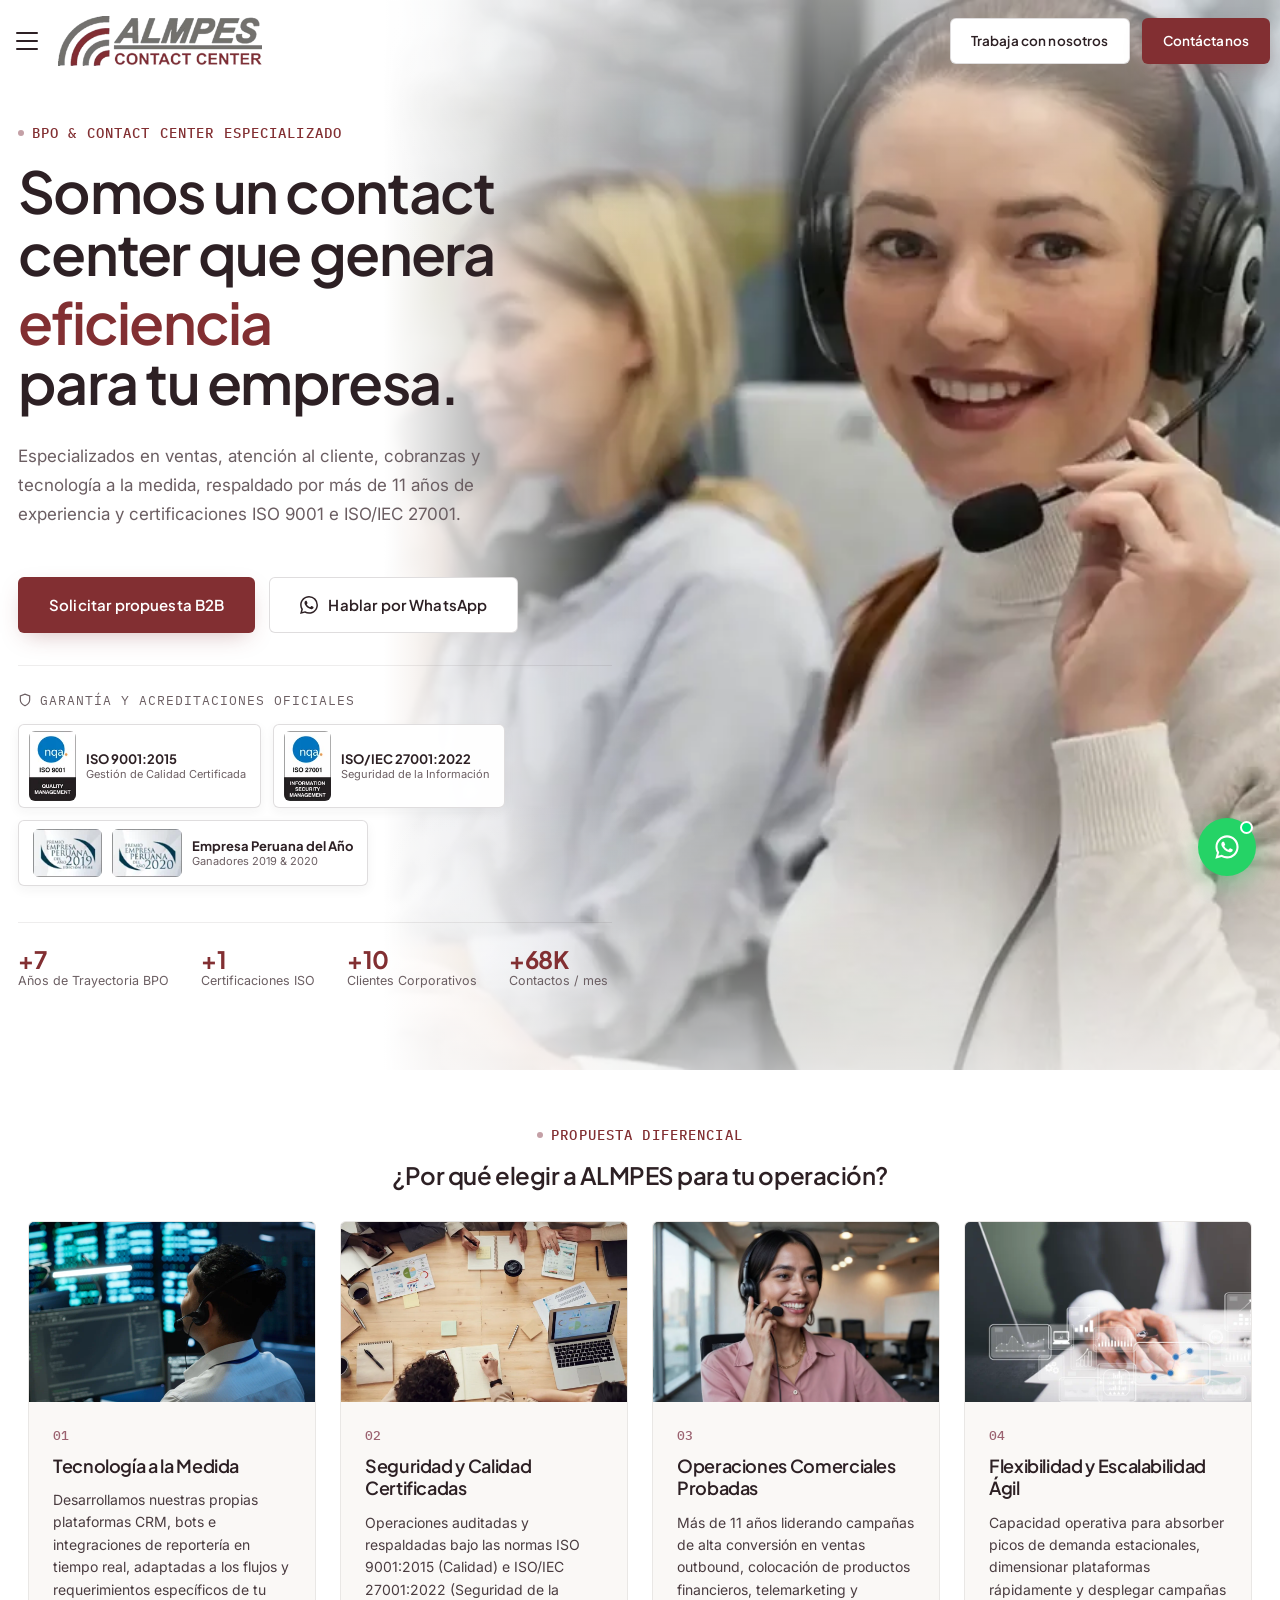
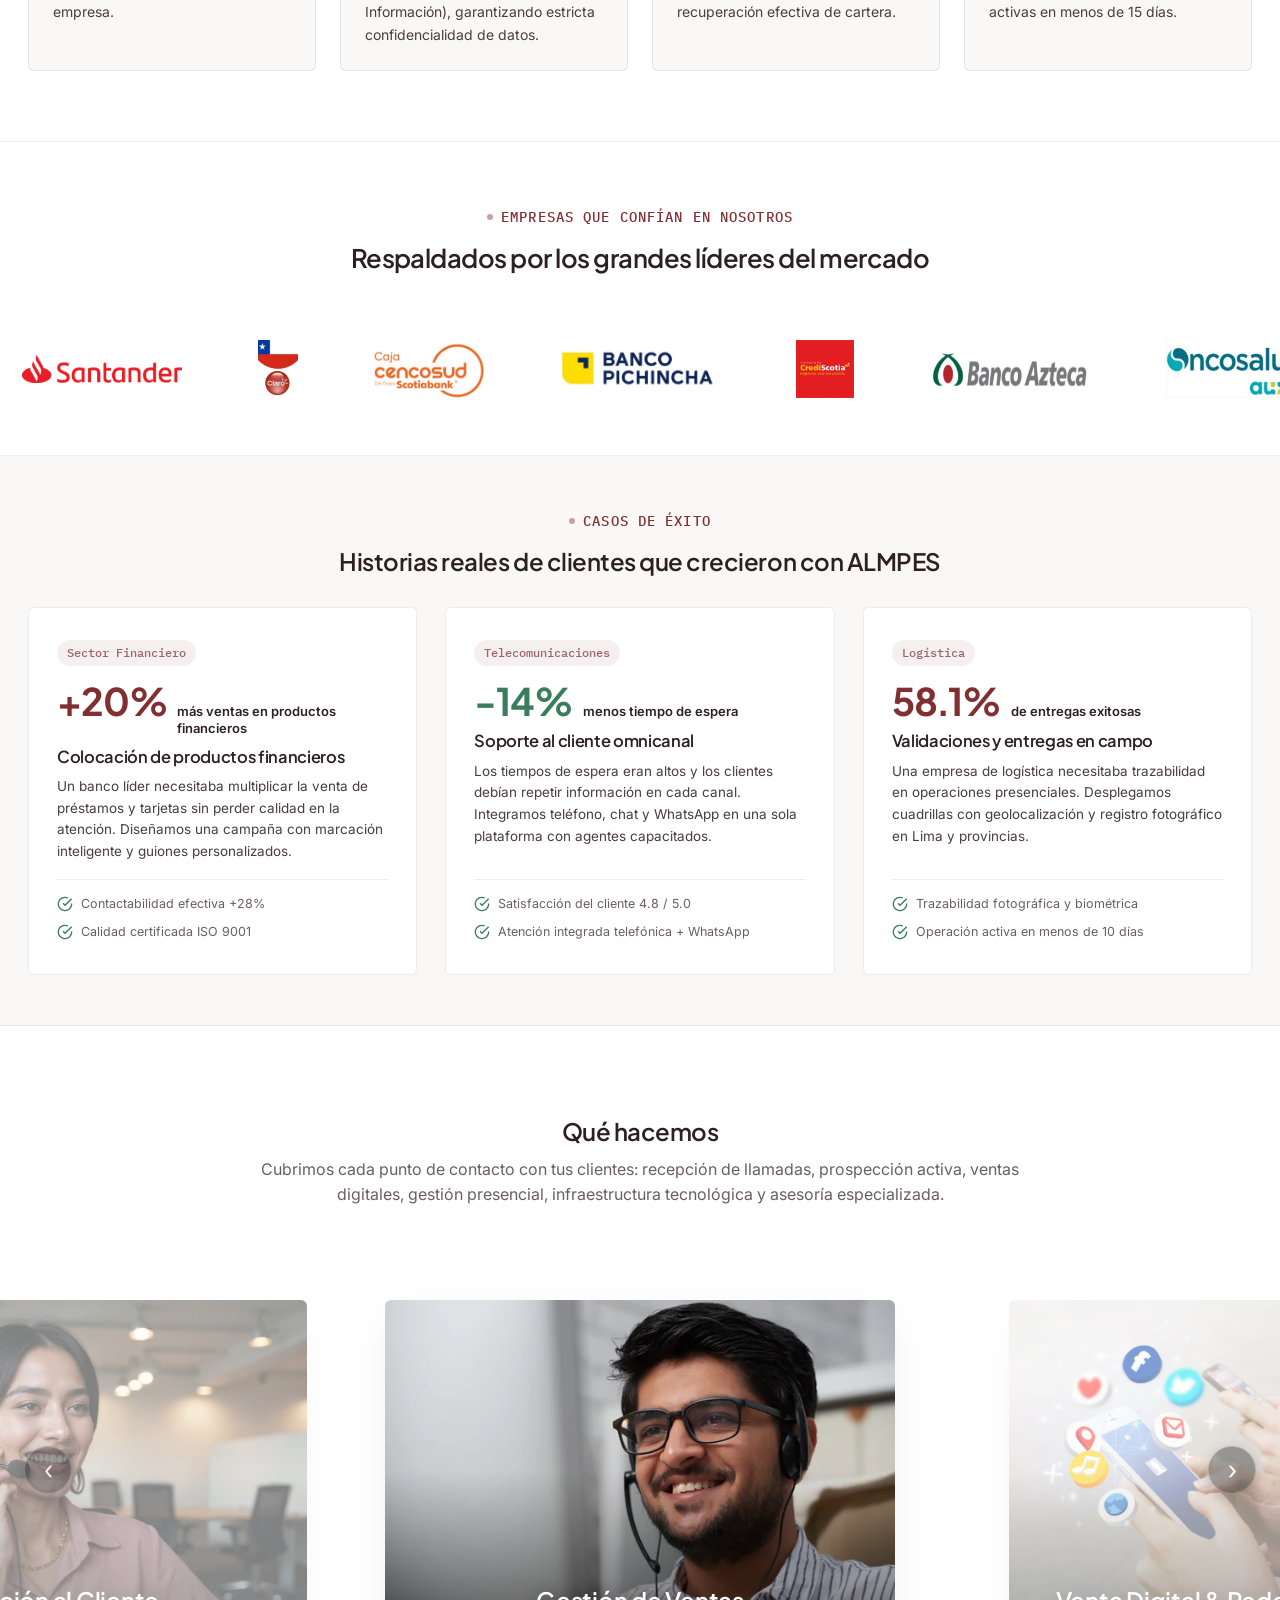
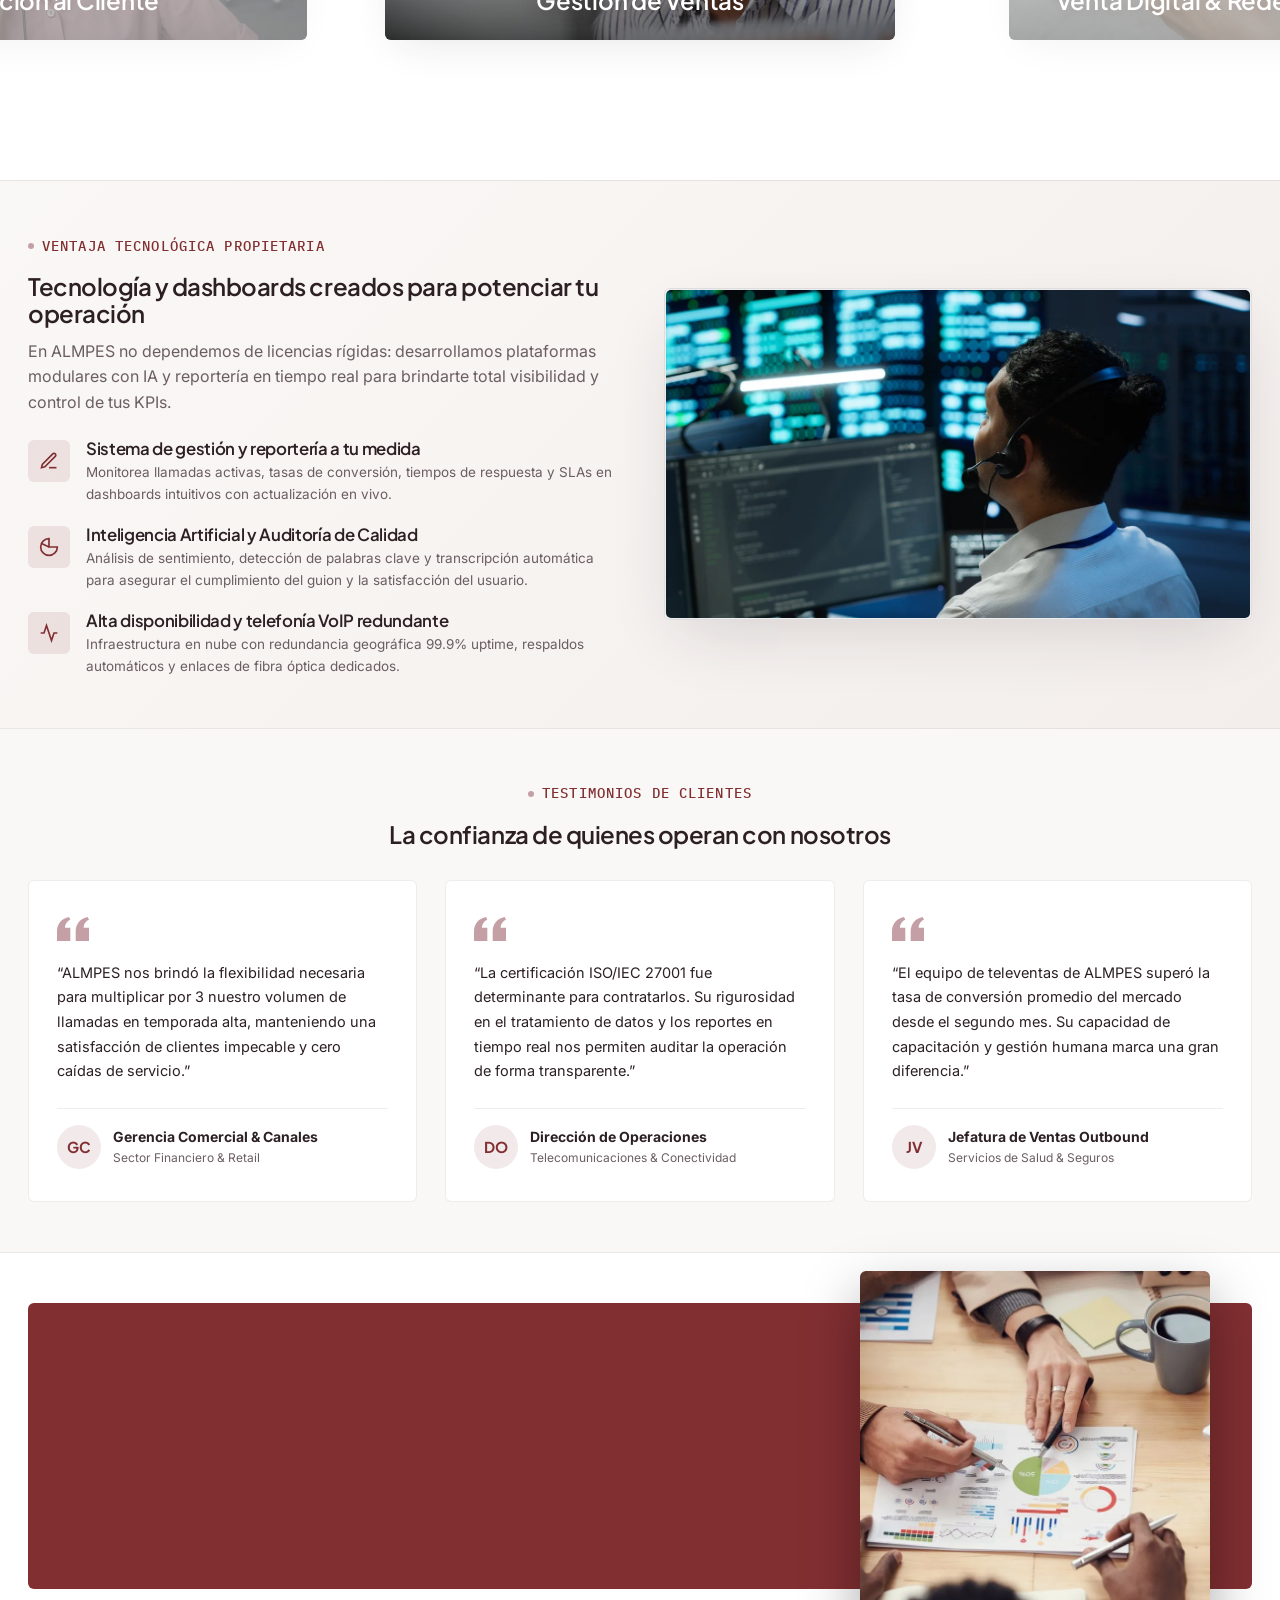
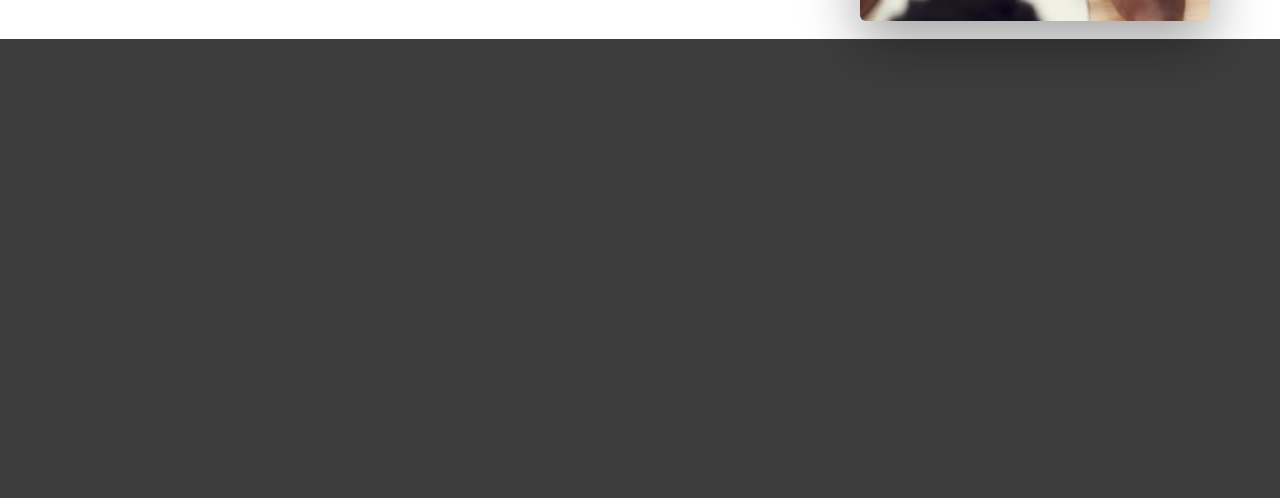
==== index.html @ 541c2ff1 "latin" ====
<!DOCTYPE html>
<html lang="es">
<head>
<meta charset="UTF-8">
<meta name="viewport" content="width=device-width, initial-scale=1.0">
<title>ALMPES Contact Center — BPO y Call Center en Lima, Perú</title>
<meta name="description" content="ALMPES Contact Center: servicios de atención inbound, outbound, consultoría especializada y hosting dedicado para tu operación de call center en Lima, Perú.">
<link rel="icon" href="assets/favicon.ico">
<link rel="stylesheet" href="css/styles.css">
<link rel="preconnect" href="https://fonts.googleapis.com">
<link rel="preconnect" href="https://fonts.gstatic.com" crossorigin>
<link href="https://fonts.googleapis.com/css2?family=Plus+Jakarta+Sans:ital,wght@0,400;0,500;0,600;0,700;1,400&family=Inter:wght@400;500;600;700&family=IBM+Plex+Mono:wght@400;500&display=swap" rel="stylesheet" media="print">
<noscript><link href="https://fonts.googleapis.com/css2?family=Plus+Jakarta+Sans:ital,wght@0,400;0,500;0,600;0,700;1,400&family=Inter:wght@400;500;600;700&family=IBM+Plex+Mono:wght@400;500&display=swap" rel="stylesheet"></noscript>
<meta property="og:type" content="website">
<meta property="og:site_name" content="ALMPES Contact Center">
<meta property="og:locale" content="es_PE">
<meta property="og:image" content="https://www.almpes.com/assets/og-social.webp">
<meta property="og:title" content="ALMPES Contact Center — BPO y Call Center en Lima, Perú">
<meta property="og:description" content="ALMPES Contact Center: servicios de atención inbound, outbound, consultoría especializada y hosting dedicado para tu operación de call center en Lima, Perú.">
<meta property="og:url" content="https://www.almpes.com/">
<meta property="og:image:width" content="1200">
<meta property="og:image:height" content="630">
<meta name="twitter:card" content="summary_large_image">
<link rel="canonical" href="https://www.almpes.com/">
<script type="application/ld+json">
{
  "@context": "https://schema.org",
  "@type": "Organization",
  "name": "ALMPES Contact Center",
  "legalName": "ALMPES PERU INVESTMENTS S.A.C.",
  "url": "https://www.almpes.com",
  "logo": "https://www.almpes.com/assets/logo-almpes.webp",
  "description": "BPO y Contact Center en Lima, Perú. Servicios de atención al cliente, ventas, consultoría e infraestructura.",
  "address": {
    "@type": "PostalAddress",
    "streetAddress": "Calle Bolívar 472",
    "addressLocality": "Miraflores",
    "addressRegion": "Lima",
    "postalCode": "15074",
    "addressCountry": "PE"
  },
  "telephone": "+51-1-748-1008",
  "email": "contactos@almpes.com",
  "sameAs": [
    "https://www.linkedin.com/company/almpes-contact-center/",
    "https://www.instagram.com/almpesperu/",
    "https://www.tiktok.com/@almpescontactcenter"
  ]
}
</script>
</head>
<body>

<header class="site-header" data-od-id="site-header">
  <div class="container nav-wrap">
    <button class="nav-toggle" aria-label="Abrir menú" aria-expanded="false" aria-controls="nav-drawer"><span></span><span></span><span></span></button>
    <a href="index.html" class="brand">
      <img src="assets/logo-almpes.webp" alt="ALMPES Contact Center" width="346" height="85" loading="eager" decoding="async">
    </a>
    <div class="header-actions">
      <a href="trabaja.html" class="btn btn--ghost btn--sm">Trabaja con nosotros</a>
      <a href="contacto.html" class="btn btn--accent btn--sm">Contáctanos</a>
    </div>
  </div>
</header>

<div class="nav-drawer" id="nav-drawer" aria-hidden="true" inert>
  <div class="nav-drawer-head">
    <a href="index.html" class="brand">
      <img src="assets/logo-almpes-white.webp" alt="ALMPES Contact Center" width="346" height="85" loading="eager" decoding="async">
    </a>
    <button class="nav-close" aria-label="Cerrar menú">
      <svg aria-hidden="true" focusable="false" width="24" height="24" viewBox="0 0 24 24" fill="none" stroke="currentColor" stroke-width="2" stroke-linecap="round" stroke-linejoin="round"><line x1="18" y1="6" x2="6" y2="18"/><line x1="6" y1="6" x2="18" y2="18"/></svg>
    </button>
  </div>
  <nav class="nav-main" aria-label="Menú principal">
    <ul>
      <li><a href="index.html" class="active">Inicio</a></li>
      <li class="has-sub">
        <a href="#" role="button">¿Por qué ALMPES?<span class="sub-arrow"></span></a>
        <ul class="sub-menu">
          <li><a href="nosotros.html">Nosotros</a></li>
          <li><a href="politica-sistema-integrado-gestion.html">Política del Sistema Integrado de Gestión</a></li>
          <li><a href="politica-diversidad-inclusion.html">Política de Diversidad e Inclusión</a></li>
        </ul>
      </li>
      <li class="has-sub">
          <a href="#" role="button">Servicios<span class="sub-arrow"></span></a>
          <ul class="sub-menu">
            <li><a href="inbound.html">Atención al Cliente</a></li>
            <li><a href="outbound.html">Gestión de Ventas</a></li>
            <li><a href="venta-digital.html">Venta Digital &amp; Redes Sociales</a></li>
            <li><a href="campo.html">Gestión en Campo</a></li>
            <li><a href="consultoria.html">Asesoría Especializada</a></li>
            <li><a href="hosting.html">Infraestructura Dedicada</a></li>
            <li><a href="servicios.html">Ver todos los servicios</a></li>
          </ul>
        </li>
      <li><a href="preguntas-frecuentes.html">Preguntas Frecuentes</a></li>
    </ul>
  </nav>
  <div class="nav-drawer-foot">
    <a href="trabaja.html" class="btn btn--accent btn--full">Trabaja con nosotros</a>
    <a href="contacto.html" class="btn btn--ghost btn--full">Contáctanos</a>
    <div class="social-links">
      <a href="https://facebook.com/almpes/" target="_blank" rel="noopener" aria-label="Facebook">
        <svg aria-hidden="true" focusable="false" width="18" height="18" viewBox="0 0 24 24" fill="currentColor"><path d="M18 2h-3a5 5 0 0 0-5 5v3H7v4h3v8h4v-8h3l1-4h-4V7a1 1 0 0 1 1-1h3z"/></svg>
      </a>
      <a href="https://www.instagram.com/almpesperu/" target="_blank" rel="noopener" aria-label="Instagram">
        <svg aria-hidden="true" focusable="false" width="18" height="18" viewBox="0 0 24 24" fill="none" stroke="currentColor" stroke-width="2" stroke-linecap="round" stroke-linejoin="round"><rect x="2" y="2" width="20" height="20" rx="5"/><circle cx="12" cy="12" r="5"/><circle cx="17.5" cy="6.5" r="1.5"/></svg>
      </a>
      <a href="https://www.tiktok.com/@almpescontactcenter" target="_blank" rel="noopener" aria-label="TikTok">
        <svg aria-hidden="true" focusable="false" width="18" height="18" viewBox="0 0 24 24" fill="currentColor"><path d="M19.59 6.69a4.83 4.83 0 0 1-3.77-4.25V2h-3.45v13.67a2.89 2.89 0 0 1-2.88 2.5 2.89 2.89 0 0 1-2.89-2.89 2.89 2.89 0 0 1 2.89-2.89c.28 0 .54.04.79.1v-3.5a6.37 6.37 0 0 0-.79-.05A6.34 6.34 0 0 0 3.15 15a6.34 6.34 0 0 0 6.34 6.34 6.34 6.34 0 0 0 6.34-6.34V8.75a8.18 8.18 0 0 0 4.76 1.52V6.81a4.84 4.84 0 0 1-1-.12z"/></svg>
      </a>
      <a href="https://www.linkedin.com/company/almpes-contact-center/" target="_blank" rel="noopener" aria-label="LinkedIn">
        <svg aria-hidden="true" focusable="false" width="18" height="18" viewBox="0 0 24 24" fill="currentColor"><path d="M20.447 20.452h-3.554v-5.569c0-1.328-.027-3.037-1.852-3.037-1.853 0-2.136 1.445-2.136 2.939v5.667H9.351V9h3.414v1.561h.046c.477-.9 1.637-1.85 3.37-1.85 3.601 0 4.267 2.37 4.267 5.455v6.286zM5.337 7.433a2.062 2.062 0 0 1-2.063-2.065 2.064 2.064 0 1 1 2.063 2.065zm1.782 13.019H3.555V9h3.564v11.452zM22.225 0H1.771C.792 0 0 .774 0 1.729v20.542C0 23.227.792 24 1.771 24h20.451C23.2 24 24 23.227 24 22.271V1.729C24 .774 23.2 0 22.222 0h.003z"/></svg>
      </a>
    </div>
  </div>
</div>
<div class="nav-overlay"></div>

<main>

<!-- Hero Section Directo y de Alto Impacto -->
<section class="hero" data-od-id="hero">
  <div class="hero-bg">
    <video class="hero-video" autoplay muted loop playsinline preload="metadata" aria-hidden="true" poster="assets/img/hero-poster.webp">
      <source src="assets/hero_new.mp4" type="video/mp4">
    </video>
    <div class="hero-bg-overlay">
      <span class="hero-bg-sub">BPO · Contact Center</span>
      <strong class="hero-bg-title">+11 años impulsando operaciones B2B</strong>
    </div>
  </div>
  <div class="container hero-grid">
    <div>
      <div class="hero-text-stack">
        <div class="hero-text-slide">
          <span class="eyebrow">BPO &amp; Contact Center Especializado</span>
          <h1>Somos un contact center que genera <span class="hero-rotate"><span class="hero-rotate-word hero-rotate-word--active">resultados</span><span class="hero-rotate-word">eficiencia</span><span class="hero-rotate-word">rentabilidad</span><span class="hero-rotate-word">crecimiento</span></span> <span class="hero-rotate-cta">para tu empresa.</span></h1>
          <p class="hero-lead">Especializados en ventas, atención al cliente, cobranzas y tecnología a la medida, respaldado por más de 11 años de experiencia y certificaciones ISO 9001 e ISO/IEC 27001.</p>
        </div>
      </div>
      <div class="hero-ctas">
        <a href="contacto.html" class="btn btn--accent">Solicitar propuesta B2B</a>
        <a href="https://wa.me/51957250995?text=Hola%20ALMPES%2C%20quisiera%20solicitar%20una%20propuesta%20comercial%20para%20mi%20empresa." class="btn btn--ghost" target="_blank" rel="noopener"><svg aria-hidden="true" focusable="false" width="18" height="18" viewBox="0 0 24 24" fill="currentColor"><path d="M17.472 14.382c-.297-.149-1.758-.867-2.03-.967-.273-.099-.471-.148-.67.15-.197.297-.767.966-.94 1.164-.173.199-.347.223-.644.075-.297-.15-1.255-.463-2.39-1.475-.883-.788-1.48-1.761-1.653-2.059-.173-.297-.018-.458.13-.606.134-.133.298-.347.446-.52.149-.174.198-.298.298-.497.099-.198.05-.371-.025-.52-.075-.149-.669-1.612-.916-2.207-.242-.579-.487-.5-.669-.51-.173-.008-.371-.01-.57-.01-.198 0-.52.074-.792.372-.272.297-1.04 1.016-1.04 2.479 0 1.462 1.065 2.875 1.213 3.074.149.198 2.096 3.2 5.077 4.487.709.306 1.262.489 1.694.625.712.227 1.36.195 1.871.118.571-.085 1.758-.719 2.006-1.413.248-.694.248-1.289.173-1.413-.074-.124-.272-.198-.57-.347m-5.421 7.403h-.004a9.87 9.87 0 01-5.031-1.378l-.361-.214-3.741.982.998-3.648-.235-.374a9.86 9.86 0 01-1.51-5.26c.001-5.45 4.436-9.884 9.888-9.884 2.64 0 5.122 1.03 6.988 2.898a9.825 9.825 0 012.893 6.994c-.003 5.45-4.437 9.884-9.885 9.884m8.413-18.297A11.815 11.815 0 0012.05 0C5.495 0 .16 5.335.157 11.892c0 2.096.547 4.142 1.588 5.945L.057 24l6.305-1.654a11.882 11.882 0 005.683 1.448h.005c6.554 0 11.89-5.335 11.893-11.893a11.821 11.821 0 00-3.48-8.413z"/></svg>Hablar por WhatsApp</a>
      </div>

      <!-- Badges de Certificación Oficiales -->
      <div class="hero-badges-wrap">
        <div class="hero-badges-title">
          <svg aria-hidden="true" focusable="false" width="14" height="14" viewBox="0 0 24 24" fill="none" stroke="currentColor" stroke-width="2"><path d="M12 22s8-4 8-10V5l-8-3-8 3v7c0 6 8 10 8 10z"/></svg>
          Garantía y Acreditaciones Oficiales
        </div>
        <div class="hero-badges-grid">
          <div class="hero-badge-item hero-badge-item--seal">
            <img src="assets/NQA_ISO9001.webp" alt="ISO 9001:2015" class="hero-badge-seal" width="85" height="127" loading="eager" decoding="async">
            <div class="hero-badge-text">
              <b>ISO 9001:2015</b>
              <span>Gestión de Calidad Certificada</span>
            </div>
          </div>
          <div class="hero-badge-item hero-badge-item--seal">
            <img src="assets/NQA_ISO27001_CMYK.webp" alt="ISO/IEC 27001:2022" class="hero-badge-seal" width="85" height="127" loading="eager" decoding="async">
            <div class="hero-badge-text">
              <b>ISO/IEC 27001:2022</b>
              <span>Seguridad de la Información</span>
            </div>
          </div>
          <div class="hero-badge-item">
            <img src="assets/premio2019.webp" alt="Premio Empresa Peruana 2019" class="hero-badge-award" width="97" height="67" loading="eager" decoding="async">
            <img src="assets/premio2020.webp" alt="Premio Empresa Peruana 2020" class="hero-badge-award" width="97" height="67" loading="eager" decoding="async">
            <div class="hero-badge-text">
              <b>Empresa Peruana del Año</b>
              <span>Ganadores 2019 &amp; 2020</span>
            </div>
          </div>
        </div>
      </div>

      <!-- Métricas de Alto Impacto Inmediatas -->
      <div class="hero-stats-row">
        <div class="hero-stat">
          <span class="counter-value" data-target="11" data-prefix="+">+11</span>
          <span class="hero-stat-label">Años de Trayectoria BPO</span>
        </div>
        <div class="hero-stat">
          <span class="counter-value" data-target="2" data-prefix="+">+2</span>
          <span class="hero-stat-label">Certificaciones ISO</span>
        </div>
        <div class="hero-stat">
          <span class="counter-value" data-target="15" data-prefix="+">+15</span>
          <span class="hero-stat-label">Clientes Corporativos</span>
        </div>
        <div class="hero-stat">
          <span class="counter-value" data-target="100" data-prefix="+" data-suffix="K">+100K</span>
          <span class="hero-stat-label">Contactos / mes</span>
        </div>
      </div>
    </div>
  </div>
</section>

<!-- 4 Pilares Estratégicos Diferenciales -->
<section class="section why-section" data-od-id="why-almpes">
  <div class="container">
    <div class="section-head center">
      <span class="eyebrow reveal reveal-left">Propuesta Diferencial</span>
      <h2 class="reveal reveal-delay-1 reveal-left">¿Por qué elegir a ALMPES para tu operación?</h2>
    </div>

    <div class="why-grid">
      <div class="why-card reveal reveal-delay-1">
        <div class="why-card-img">
          <img src="assets/img/colleagues-working-together-call-center-office.webp" alt="Tecnología a la medida ALMPES" width="400" height="225" loading="lazy" decoding="async">
        </div>
        <div class="why-card-body">
          <span class="why-num">01</span>
          <h3>Tecnología a la Medida</h3>
          <p>Desarrollamos nuestras propias plataformas CRM, bots e integraciones de reportería en tiempo real, adaptadas a los flujos y requerimientos específicos de tu empresa.</p>
        </div>
      </div>

      <div class="why-card reveal reveal-delay-2">
        <div class="why-card-img">
          <img src="assets/img/team-call-center.webp" alt="Seguridad y calidad certificadas ALMPES" width="400" height="260" loading="lazy" decoding="async">
        </div>
        <div class="why-card-body">
          <span class="why-num">02</span>
          <h3>Seguridad y Calidad Certificadas</h3>
          <p>Operaciones auditadas y respaldadas bajo las normas ISO 9001:2015 (Calidad) e ISO/IEC 27001:2022 (Seguridad de la Información), garantizando estricta confidencialidad de datos.</p>
        </div>
      </div>

      <div class="why-card reveal reveal-delay-3">
        <div class="why-card-img">
          <img src="assets/img/hispanic_call.webp" alt="Operaciones comerciales probadas ALMPES" width="400" height="260" loading="lazy" decoding="async">
        </div>
        <div class="why-card-body">
          <span class="why-num">03</span>
          <h3>Operaciones Comerciales Probadas</h3>
          <p>Más de 11 años liderando campañas de alta conversión en ventas outbound, colocación de productos financieros, telemarketing y recuperación efectiva de cartera.</p>
        </div>
      </div>

      <div class="why-card reveal reveal-delay-4">
        <div class="why-card-img">
          <img src="assets/img/trabaja-crecimiento.webp" alt="Flexibilidad y escalabilidad ágil ALMPES" width="400" height="225" loading="lazy" decoding="async">
        </div>
        <div class="why-card-body">
          <span class="why-num">04</span>
          <h3>Flexibilidad y Escalabilidad Ágil</h3>
          <p>Capacidad operativa para absorber picos de demanda estacionales, dimensionar plataformas rápidamente y desplegar campañas activas en menos de 15 días.</p>
        </div>
      </div>
    </div>
  </div>
</section>

<!-- Carrusel de Clientes Top (Social Proof) -->
<section class="clients-marquee-section" data-od-id="clients-marquee-section">
  <div class="container">
    <div class="section-head center">
      <span class="eyebrow reveal reveal-left">Empresas que confían en nosotros</span>
      <h2 class="reveal reveal-delay-1 reveal-left">Respaldados por los grandes líderes del mercado</h2>
    </div>
  </div>
  <div class="clients-marquee-track reveal">
    <div class="client-logo-card"><img src="assets/clientes/santander.webp" alt="Santander" class="client-logo-img" width="1534" height="267" loading="lazy" decoding="async"></div>
    <div class="client-logo-card"><img src="assets/clientes/claro.webp" alt="Claro Perú" class="client-logo-img" width="160" height="232" loading="lazy" decoding="async"></div>
    <div class="client-logo-card"><img src="assets/clientes/cencosud.webp" alt="Tarjeta Cencosud / Scotiabank" class="client-logo-img" width="247" height="130" loading="lazy" decoding="async"></div>
    <div class="client-logo-card"><img src="assets/clientes/bancopichincha.webp" alt="Banco Pichincha" class="client-logo-img" width="689" height="196" loading="lazy" decoding="async"></div>
    <div class="client-logo-card"><img src="assets/clientes/crediscotia.webp" alt="CrediScotia" class="client-logo-img" width="300" height="300" loading="lazy" decoding="async"></div>
    <div class="client-logo-card"><img src="assets/clientes/bancoazteca.webp" alt="Banco Azteca" class="client-logo-img" width="276" height="87" loading="lazy" decoding="async"></div>
    <div class="client-logo-card"><img src="assets/clientes/oncosalud.webp" alt="Oncosalud / Auna" class="client-logo-img" width="210" height="88" loading="lazy" decoding="async"></div>
    <div class="client-logo-card"><img src="assets/clientes/baldecash.webp" alt="BaldeCash" class="client-logo-img" width="190" height="152" loading="lazy" decoding="async"></div>
    <div class="client-logo-card"><img src="assets/clientes/mota-engil.webp" alt="Mota-Engil" class="client-logo-img" width="2563" height="1518" loading="lazy" decoding="async"></div>
    <div class="client-logo-card"><img src="assets/clientes/calidda.webp" alt="Cálidda" class="client-logo-img" width="300" height="94" loading="lazy" decoding="async"></div>
    <div class="client-logo-card"><img src="assets/clientes/ideoforma.webp" alt="Ideoforma" class="client-logo-img" width="364" height="112" loading="lazy" decoding="async"></div>
    <div class="client-logo-card"><img src="assets/clientes/quimoleo.webp" alt="Quimoleo" class="client-logo-img" width="258" height="82" loading="lazy" decoding="async"></div>
    <div class="client-logo-card"><img src="assets/clientes/sip.webp" alt="Sip" class="client-logo-img" width="108" height="108" loading="lazy" decoding="async"></div>

    <div class="client-logo-card"><img src="assets/clientes/santander.webp" alt="Santander" class="client-logo-img" width="1534" height="267" loading="lazy" decoding="async"></div>
    <div class="client-logo-card"><img src="assets/clientes/claro.webp" alt="Claro Perú" class="client-logo-img" width="160" height="232" loading="lazy" decoding="async"></div>
    <div class="client-logo-card"><img src="assets/clientes/cencosud.webp" alt="Tarjeta Cencosud / Scotiabank" class="client-logo-img" width="247" height="130" loading="lazy" decoding="async"></div>
    <div class="client-logo-card"><img src="assets/clientes/bancopichincha.webp" alt="Banco Pichincha" class="client-logo-img" width="689" height="196" loading="lazy" decoding="async"></div>
    <div class="client-logo-card"><img src="assets/clientes/crediscotia.webp" alt="CrediScotia" class="client-logo-img" width="300" height="300" loading="lazy" decoding="async"></div>
    <div class="client-logo-card"><img src="assets/clientes/bancoazteca.webp" alt="Banco Azteca" class="client-logo-img" width="276" height="87" loading="lazy" decoding="async"></div>
  </div>
</section>

<!-- Casos de Éxito & Resultados Comprobados -->
<section class="section cases-section" data-od-id="cases-section">
  <div class="container">
    <div class="section-head center">
      <span class="eyebrow reveal reveal-left">Casos de Éxito</span>
      <h2 class="reveal reveal-delay-1 reveal-left">Historias reales de clientes que crecieron con ALMPES</h2>
    </div>

    <div class="cases-grid">
      <div class="case-card reveal reveal-delay-1">
        <span class="case-sector-badge">Sector Financiero</span>
        <div class="case-metric">
          <span class="case-metric-val counter-value" data-target="35" data-prefix="+" data-suffix="%">+35%</span>
          <span class="case-metric-label">más ventas en productos financieros</span>
        </div>
        <h3>Colocación de productos financieros</h3>
        <p>Un banco líder necesitaba multiplicar la venta de préstamos y tarjetas sin perder calidad en la atención. Diseñamos una campaña con marcación inteligente y guiones personalizados.</p>
        <div class="case-results-list">
          <div class="case-result-item">
            <svg aria-hidden="true" focusable="false" width="16" height="16" viewBox="0 0 24 24" fill="none" stroke="currentColor" stroke-width="2"><path d="M22 11.08V12a10 10 0 1 1-5.93-9.14"/><polyline points="22 4 12 14.01 9 11.01"/></svg>
            <span>Contactabilidad efectiva +28%</span>
          </div>
          <div class="case-result-item">
            <svg aria-hidden="true" focusable="false" width="16" height="16" viewBox="0 0 24 24" fill="none" stroke="currentColor" stroke-width="2"><path d="M22 11.08V12a10 10 0 1 1-5.93-9.14"/><polyline points="22 4 12 14.01 9 11.01"/></svg>
            <span>Calidad certificada ISO 9001</span>
          </div>
        </div>
      </div>

      <div class="case-card reveal reveal-delay-2">
        <span class="case-sector-badge">Telecomunicaciones</span>
        <div class="case-metric">
          <span class="case-metric-val counter-value" data-target="25" data-prefix="-" data-suffix="%" style="color:var(--success);">-25%</span>
          <span class="case-metric-label">menos tiempo de espera</span>
        </div>
        <h3>Soporte al cliente omnicanal</h3>
        <p>Los tiempos de espera eran altos y los clientes debían repetir información en cada canal. Integramos teléfono, chat y WhatsApp en una sola plataforma con agentes capacitados.</p>
        <div class="case-results-list">
          <div class="case-result-item">
            <svg aria-hidden="true" focusable="false" width="16" height="16" viewBox="0 0 24 24" fill="none" stroke="currentColor" stroke-width="2"><path d="M22 11.08V12a10 10 0 1 1-5.93-9.14"/><polyline points="22 4 12 14.01 9 11.01"/></svg>
            <span>Satisfacción del cliente 4.8 / 5.0</span>
          </div>
          <div class="case-result-item">
            <svg aria-hidden="true" focusable="false" width="16" height="16" viewBox="0 0 24 24" fill="none" stroke="currentColor" stroke-width="2"><path d="M22 11.08V12a10 10 0 1 1-5.93-9.14"/><polyline points="22 4 12 14.01 9 11.01"/></svg>
            <span>Atención integrada telefónica + WhatsApp</span>
          </div>
        </div>
      </div>

      <div class="case-card reveal reveal-delay-3">
        <span class="case-sector-badge">Logística</span>
        <div class="case-metric">
          <span class="case-metric-val counter-value" data-target="99" data-prefix="" data-suffix=".1%">99.1%</span>
          <span class="case-metric-label">de entregas exitosas</span>
        </div>
        <h3>Validaciones y entregas en campo</h3>
        <p>Una empresa de logística necesitaba trazabilidad en operaciones presenciales. Desplegamos cuadrillas con geolocalización y registro fotográfico en Lima y provincias.</p>
        <div class="case-results-list">
          <div class="case-result-item">
            <svg aria-hidden="true" focusable="false" width="16" height="16" viewBox="0 0 24 24" fill="none" stroke="currentColor" stroke-width="2"><path d="M22 11.08V12a10 10 0 1 1-5.93-9.14"/><polyline points="22 4 12 14.01 9 11.01"/></svg>
            <span>Trazabilidad fotográfica y biométrica</span>
          </div>
          <div class="case-result-item">
            <svg aria-hidden="true" focusable="false" width="16" height="16" viewBox="0 0 24 24" fill="none" stroke="currentColor" stroke-width="2"><path d="M22 11.08V12a10 10 0 1 1-5.93-9.14"/><polyline points="22 4 12 14.01 9 11.01"/></svg>
            <span>Operación activa en menos de 10 días</span>
          </div>
        </div>
      </div>
    </div>
  </div>
</section>

<!-- Slider de Soluciones BPO (Expanding Collection) -->
<section class="section" data-od-id="services-section">
  <div class="container">
    <div class="section-head center">
      <span class="eyebrow reveal reveal-left">Nuestras Soluciones BPO</span>
      <h2 class="reveal reveal-delay-1 reveal-left">Qué hacemos</h2>
      <p class="reveal reveal-delay-2">Cubrimos cada punto de contacto con tus clientes: recepción de llamadas, prospección activa, ventas digitales, gestión presencial, infraestructura tecnológica y asesoría especializada.</p>
    </div>
  </div>

  <div class="expanding-collection" data-od-id="services-slider">
    <div class="swiper">
      <div class="swiper-wrapper">

        <div class="swiper-slide">
          <div class="expanding-collection-container">
            <div class="expanding-collection-content">
              <div class="expanding-collection-content-inner">
                <div class="ec-panel">
                  <p>Recepción de llamadas, resolución de reclamos, soporte técnico multinivel, help desk y atención omnicanal (chat y correo).</p>
                  <a href="inbound.html" class="svc-link">Conocer servicio →</a>
                </div>
              </div>
            </div>
            <div class="expanding-collection-cover">
              <img src="assets/img/svc-atencion-v2.webp" alt="Atención al Cliente" width="600" height="400" loading="lazy" decoding="async">
              <span class="ec-cover-title">Atención al Cliente</span>
            </div>
          </div>
        </div>

        <div class="swiper-slide">
          <div class="expanding-collection-container">
            <div class="expanding-collection-content">
              <div class="expanding-collection-content-inner">
                <div class="ec-panel">
                  <p>Campañas de telemarketing de alta conversión, recuperación de cartera / cobranzas, encuestas de satisfacción y agendamiento de citas.</p>
                  <a href="outbound.html" class="svc-link">Conocer servicio →</a>
                </div>
              </div>
            </div>
            <div class="expanding-collection-cover">
              <img src="assets/img/svc-ventas-v2.webp" alt="Gestión de Ventas" width="600" height="400" loading="lazy" decoding="async">
              <span class="ec-cover-title">Gestión de Ventas</span>
            </div>
          </div>
        </div>

        <div class="swiper-slide">
          <div class="expanding-collection-container">
            <div class="expanding-collection-content">
              <div class="expanding-collection-content-inner">
                <div class="ec-panel">
                  <p>Captación de leads en redes sociales (Facebook/Instagram Ads), nutrición vía WhatsApp/Email y cierre con ejecutivos de ventas.</p>
                  <a href="venta-digital.html" class="svc-link">Conocer servicio →</a>
                </div>
              </div>
            </div>
            <div class="expanding-collection-cover">
              <img src="assets/img/venta-digital-hero.webp" alt="Venta Digital y Redes Sociales" width="2000" height="1549" loading="lazy" decoding="async">
              <span class="ec-cover-title">Venta Digital &amp; Redes Sociales</span>
            </div>
          </div>
        </div>

        <div class="swiper-slide">
          <div class="expanding-collection-container">
            <div class="expanding-collection-content">
              <div class="expanding-collection-content-inner">
                <div class="ec-panel">
                  <p>Ventas presenciales, cobranzas in situ, entrega de documentos contractuales y verificación domiciliaria con geolocalización.</p>
                  <a href="campo.html" class="svc-link">Conocer servicio →</a>
                </div>
              </div>
            </div>
            <div class="expanding-collection-cover">
              <img src="assets/img/campo-hero.webp" alt="Gestión en Campo" width="2000" height="1333" loading="lazy" decoding="async">
              <span class="ec-cover-title">Gestión en Campo</span>
            </div>
          </div>
        </div>

        <div class="swiper-slide">
          <div class="expanding-collection-container">
            <div class="expanding-collection-content">
              <div class="expanding-collection-content-inner">
                <div class="ec-panel">
                  <p>Servidores dedicados administrados, infraestructura en nube, telefonía VoIP corporativa, respaldos y redes VPN seguras.</p>
                  <a href="hosting.html" class="svc-link">Conocer servicio →</a>
                </div>
              </div>
            </div>
            <div class="expanding-collection-cover">
              <img src="assets/img/svc-infra-v2.webp" alt="Infraestructura y Plataforma Tecnológica" width="600" height="400" loading="lazy" decoding="async">
              <span class="ec-cover-title">Infraestructura Dedicada</span>
            </div>
          </div>
        </div>

        <div class="swiper-slide">
          <div class="expanding-collection-container">
            <div class="expanding-collection-content">
              <div class="expanding-collection-content-inner">
                <div class="ec-panel">
                  <p>Dimensionamiento de plataformas in-house, auditorías de calidad, consultoría en telefonía VoIP y sistemas SGSI.</p>
                  <a href="consultoria.html" class="svc-link">Conocer servicio →</a>
                </div>
              </div>
            </div>
            <div class="expanding-collection-cover">
              <img src="assets/img/svc-consultoria-v2.webp" alt="Consultoría BPO" width="600" height="400" loading="lazy" decoding="async">
              <span class="ec-cover-title">Asesoría Especializada</span>
            </div>
          </div>
        </div>

      </div>
    </div>
    <button class="ec-hover-zone ec-hover-zone--prev" type="button" aria-label="Servicio anterior">
      <span class="ec-zone-arrow" aria-hidden="true">&#8249;</span>
    </button>
    <button class="ec-hover-zone ec-hover-zone--next" type="button" aria-label="Siguiente servicio">
      <span class="ec-zone-arrow" aria-hidden="true">&#8250;</span>
    </button>
  </div>
</section>

<!-- Ventaja Tecnológica Propietaria & Mockup Dashboard -->
<section class="section tech-diff-section" data-od-id="tech-diff-section">
  <div class="container">
    <div class="tech-grid">
      <div>
        <span class="eyebrow reveal reveal-left">Ventaja Tecnológica Propietaria</span>
        <h2 class="reveal reveal-delay-1 reveal-left">Tecnología y dashboards creados para potenciar tu operación</h2>
        <p class="reveal reveal-delay-2">En ALMPES no dependemos de licencias rígidas: desarrollamos plataformas modulares con IA y reportería en tiempo real para brindarte total visibilidad y control de tus KPIs.</p>
        
        <div class="tech-features-list">
          <div class="tech-feature-item reveal reveal-delay-1 reveal-left">
            <div class="tech-feature-icon">
              <svg aria-hidden="true" focusable="false" width="20" height="20" viewBox="0 0 24 24" fill="none" stroke="currentColor" stroke-width="2"><path d="M12 20h9"/><path d="M16.5 3.5a2.121 2.121 0 0 1 3 3L7 19l-4 1 1-4L16.5 3.5z"/></svg>
            </div>
            <div class="tech-feature-text">
              <h3>Sistema de gestión y reportería a tu medida</h3>
              <p>Monitorea llamadas activas, tasas de conversión, tiempos de respuesta y SLAs en dashboards intuitivos con actualización en vivo.</p>
            </div>
          </div>

          <div class="tech-feature-item reveal reveal-delay-2 reveal-left">
            <div class="tech-feature-icon">
              <svg aria-hidden="true" focusable="false" width="20" height="20" viewBox="0 0 24 24" fill="none" stroke="currentColor" stroke-width="2"><path d="M12 2a10 10 0 1 0 10 10H12V2z"/><path d="M12 12L2.5 7.5"/></svg>
            </div>
            <div class="tech-feature-text">
              <h3>Inteligencia Artificial y Auditoría de Calidad</h3>
              <p>Análisis de sentimiento, detección de palabras clave y transcripción automática para asegurar el cumplimiento del guion y la satisfacción del usuario.</p>
            </div>
          </div>

          <div class="tech-feature-item reveal reveal-delay-3 reveal-left">
            <div class="tech-feature-icon">
              <svg aria-hidden="true" focusable="false" width="20" height="20" viewBox="0 0 24 24" fill="none" stroke="currentColor" stroke-width="2"><path d="M22 12h-4l-3 9L9 3l-3 9H2"/></svg>
            </div>
            <div class="tech-feature-text">
              <h3>Alta disponibilidad y telefonía VoIP redundante</h3>
              <p>Infraestructura en nube con redundancia geográfica 99.9% uptime, respaldos automáticos y enlaces de fibra óptica dedicados.</p>
            </div>
          </div>
        </div>
      </div>

      <div class="tech-dashboard-mockup reveal reveal-delay-2 reveal-right">
        <div class="mockup-preview-img">
          <img src="assets/img/colleagues-working-together-call-center-office.webp" alt="Dashboard de Operaciones ALMPES" width="1280" height="720" loading="lazy" decoding="async">
        </div>
      </div>
    </div>
  </div>
</section>


<!-- Testimonios Corporativos -->
<section class="section testimonials-section" data-od-id="testimonials-section">
  <div class="container">
    <div class="section-head center">
      <span class="eyebrow reveal reveal-left">Testimonios de Clientes</span>
      <h2 class="reveal reveal-delay-1 reveal-left">La confianza de quienes operan con nosotros</h2>
    </div>

    <div class="testimonials-grid">
      <div class="testimonial-card reveal reveal-delay-1">
        <svg aria-hidden="true" focusable="false" width="32" height="32" viewBox="0 0 24 24" fill="currentColor" class="quote-icon"><path d="M14.017 21v-7.391c0-5.704 3.731-9.57 8.983-10.609l.995 2.151c-2.432.917-3.995 3.638-3.995 5.849h4v10h-9.983zm-14.017 0v-7.391c0-5.704 3.748-9.57 9-10.609l.996 2.151c-2.433.917-3.996 3.638-3.996 5.849h3.983v10h-9.983z"/></svg>
        <p class="testimonial-text">“ALMPES nos brindó la flexibilidad necesaria para multiplicar por 3 nuestro volumen de llamadas en temporada alta, manteniendo una satisfacción de clientes impecable y cero caídas de servicio.”</p>
        <div class="testimonial-author">
          <div class="author-avatar">GC</div>
          <div class="author-info">
            <strong>Gerencia Comercial &amp; Canales</strong>
            <span>Sector Financiero &amp; Retail</span>
          </div>
        </div>
      </div>

      <div class="testimonial-card reveal reveal-delay-2">
        <svg aria-hidden="true" focusable="false" width="32" height="32" viewBox="0 0 24 24" fill="currentColor" class="quote-icon"><path d="M14.017 21v-7.391c0-5.704 3.731-9.57 8.983-10.609l.995 2.151c-2.432.917-3.995 3.638-3.995 5.849h4v10h-9.983zm-14.017 0v-7.391c0-5.704 3.748-9.57 9-10.609l.996 2.151c-2.433.917-3.996 3.638-3.996 5.849h3.983v10h-9.983z"/></svg>
        <p class="testimonial-text">“La certificación ISO/IEC 27001 fue determinante para contratarlos. Su rigurosidad en el tratamiento de datos y los reportes en tiempo real nos permiten auditar la operación de forma transparente.”</p>
        <div class="testimonial-author">
          <div class="author-avatar">DO</div>
          <div class="author-info">
            <strong>Dirección de Operaciones</strong>
            <span>Telecomunicaciones &amp; Conectividad</span>
          </div>
        </div>
      </div>

      <div class="testimonial-card reveal reveal-delay-3">
        <svg aria-hidden="true" focusable="false" width="32" height="32" viewBox="0 0 24 24" fill="currentColor" class="quote-icon"><path d="M14.017 21v-7.391c0-5.704 3.731-9.57 8.983-10.609l.995 2.151c-2.432.917-3.995 3.638-3.995 5.849h4v10h-9.983zm-14.017 0v-7.391c0-5.704 3.748-9.57 9-10.609l.996 2.151c-2.433.917-3.996 3.638-3.996 5.849h3.983v10h-9.983z"/></svg>
        <p class="testimonial-text">“El equipo de televentas de ALMPES superó la tasa de conversión promedio del mercado desde el segundo mes. Su capacidad de capacitación y gestión humana marca una gran diferencia.”</p>
        <div class="testimonial-author">
          <div class="author-avatar">JV</div>
          <div class="author-info">
            <strong>Jefatura de Ventas Outbound</strong>
            <span>Servicios de Salud &amp; Seguros</span>
          </div>
        </div>
      </div>
    </div>
  </div>
</section>


<!-- Sección CTA Comercial -->
<section class="section section--cta-float" data-od-id="cta-section">
  <div class="container">
    <div class="cta-band reveal">
      <div class="cta-band-body">
        <span class="eyebrow eyebrow--rose">Impulsa tu Operación</span>
        <h2>¿Listo para optimizar la atención y ventas de tu empresa?</h2>
        <p>Analizamos tu operación in-house o actual proveedor sin costo y te presentamos una propuesta técnica y comercial a la medida.</p>
        <div class="cta-actions">
          <a href="contacto.html" class="btn btn--accent">Solicitar propuesta B2B</a>
          <a href="https://wa.me/51957250995?text=Hola%20ALMPES%2C%20quiero%20cotizar%20servicios%20BPO%20para%20mi%20empresa." class="btn btn--ghost" target="_blank" rel="noopener">WhatsApp directo</a>
        </div>
      </div>
    </div>
  </div>
  <div class="cta-float-img cta-float-img--right reveal reveal-fade">
    <div class="cta-float-img__inner">
      <img src="assets/img/contacto-team.webp" alt="Equipo de Operaciones ALMPES" width="1260" height="709" loading="lazy" decoding="async">
    </div>
  </div>
</section>

</main>

<footer class="site-footer reveal" data-od-id="footer">
  <div class="container">
    <div class="footer-grid">
      <div class="footer-brand">
        <img src="assets/logo-almpes.webp" alt="ALMPES Contact Center" width="346" height="85" loading="lazy" decoding="async">
        <p>Empresa especializada en soluciones BPO, Contact Center, ventas omnicanal y tecnología para empresas líderes en Perú.</p>
        <div class="social-links">
          <a href="https://facebook.com/almpes/" target="_blank" rel="noopener" aria-label="Facebook">
            <svg aria-hidden="true" focusable="false" width="18" height="18" viewBox="0 0 24 24" fill="currentColor"><path d="M18 2h-3a5 5 0 0 0-5 5v3H7v4h3v8h4v-8h3l1-4h-4V7a1 1 0 0 1 1-1h3z"/></svg>
          </a>
          <a href="https://www.instagram.com/almpesperu/" target="_blank" rel="noopener" aria-label="Instagram">
            <svg aria-hidden="true" focusable="false" width="18" height="18" viewBox="0 0 24 24" fill="none" stroke="currentColor" stroke-width="2" stroke-linecap="round" stroke-linejoin="round"><rect x="2" y="2" width="20" height="20" rx="5"/><circle cx="12" cy="12" r="5"/><circle cx="17.5" cy="6.5" r="1.5"/></svg>
          </a>
          <a href="https://www.tiktok.com/@almpescontactcenter" target="_blank" rel="noopener" aria-label="TikTok">
            <svg aria-hidden="true" focusable="false" width="18" height="18" viewBox="0 0 24 24" fill="currentColor"><path d="M19.59 6.69a4.83 4.83 0 0 1-3.77-4.25V2h-3.45v13.67a2.89 2.89 0 0 1-2.88 2.5 2.89 2.89 0 0 1-2.89-2.89 2.89 2.89 0 0 1 2.89-2.89c.28 0 .54.04.79.1v-3.5a6.37 6.37 0 0 0-.79-.05A6.34 6.34 0 0 0 3.15 15a6.34 6.34 0 0 0 6.34 6.34 6.34 6.34 0 0 0 6.34-6.34V8.75a8.18 8.18 0 0 0 4.76 1.52V6.81a4.84 4.84 0 0 1-1-.12z"/></svg>
          </a>
          <a href="https://www.linkedin.com/company/almpes-contact-center/" target="_blank" rel="noopener" aria-label="LinkedIn">
            <svg aria-hidden="true" focusable="false" width="18" height="18" viewBox="0 0 24 24" fill="currentColor"><path d="M20.447 20.452h-3.554v-5.569c0-1.328-.027-3.037-1.852-3.037-1.853 0-2.136 1.445-2.136 2.939v5.667H9.351V9h3.414v1.561h.046c.477-.9 1.637-1.85 3.37-1.85 3.601 0 4.267 2.37 4.267 5.455v6.286zM5.337 7.433a2.062 2.062 0 0 1-2.063-2.065 2.064 2.064 0 1 1 2.063 2.065zm1.782 13.019H3.555V9h3.564v11.452zM22.225 0H1.771C.792 0 0 .774 0 1.729v20.542C0 23.227.792 24 1.771 24h20.451C23.2 24 24 23.227 24 22.271V1.729C24 .774 23.2 0 22.222 0h.003z"/></svg>
          </a>
        </div>
      </div>
      <div>
        <h3>Enlaces</h3>
        <ul>
          <li><a href="index.html">Inicio</a></li>
          <li><a href="nosotros.html">Nosotros</a></li>
          <li><a href="servicios.html">Servicios</a></li>
          <li><a href="preguntas-frecuentes.html">Preguntas Frecuentes</a></li>
          <li><a href="trabaja.html">Trabaja con nosotros</a></li>
          <li><a href="contacto.html">Contáctanos</a></li>
          <li><a href="politica-privacidad.html">Política de Privacidad</a></li>
        </ul>
      </div>
      <div>
        <h3>Contacto</h3>
        <ul>
          <li><a href="tel:+5117481008">(01) 748-1008</a></li>
          <li><a href="tel:+51957250995">957 250 995</a></li>
          <li><a href="mailto:contactos@almpes.com">contactos@almpes.com</a></li>
          <li><a href="mailto:reclutamiento@almpes.com">reclutamiento@almpes.com</a></li>
        </ul>
      </div>
    </div>
    <div class="footer-bottom">
      <span>© <span id="year"></span> ALMPES Contact Center. Todos los derechos reservados.</span>
      <span>Servicios BPO · Call Center en Miraflores, Lima, Perú</span>
    </div>
  </div>
</footer>


<!-- Botón Flotante de WhatsApp con Estado Online -->
<a href="https://wa.me/51957250995?text=Hola%20ALMPES%2C%20quisiera%20recibir%20informaci%C3%B3n%20sobre%20sus%20servicios%20BPO." class="wa-float" target="_blank" rel="noopener" aria-label="Escríbenos directamente por WhatsApp">
  <span class="wa-online-dot" title="En línea"></span>
  <svg aria-hidden="true" focusable="false" width="28" height="28" viewBox="0 0 24 24" fill="white"><path d="M12.04 2C6.58 2 2.13 6.45 2.13 11.91c0 1.79.47 3.47 1.29 4.93L2 22l5.29-1.39a9.9 9.9 0 0 0 4.75 1.21h.01c5.46 0 9.9-4.45 9.9-9.91C21.96 6.45 17.5 2 12.04 2Zm0 18.02h-.01a8.1 8.1 0 0 1-4.13-1.13l-.3-.18-3.14.82.84-3.06-.19-.31a8.11 8.11 0 0 1-1.24-4.25c0-4.48 3.65-8.12 8.14-8.12 4.48 0 8.12 3.64 8.12 8.12 0 4.48-3.65 8.11-8.09 8.11Zm4.47-6.08c-.24-.12-1.44-.71-1.66-.79-.22-.08-.39-.12-.55.12-.16.24-.63.79-.78.95-.14.16-.28.18-.53.06-.24-.12-1.02-.38-1.95-1.21-.72-.64-1.21-1.44-1.35-1.68-.14-.24-.01-.37.11-.49.11-.11.24-.28.36-.42.12-.14.16-.24.24-.4.08-.16.04-.3-.02-.42-.06-.12-.55-1.33-.76-1.82-.2-.48-.4-.42-.55-.42-.14 0-.3-.01-.46-.01-.16 0-.42.06-.64.3-.22.24-.84.82-.84 2s.86 2.32.98 2.48c.12.16 1.7 2.6 4.12 3.64.58.25 1.03.4 1.38.51.58.18 1.11.16 1.53.1.47-.07 1.44-.59 1.64-1.15.2-.57.2-1.05.14-1.15-.06-.1-.22-.16-.46-.28Z"/></svg>
</a>

<script src="https://cdn.jsdelivr.net/npm/swiper@11.2.10/swiper-bundle.min.js" integrity="sha384-2UI1PfnXFjVMQ7/ZDEF70CR943oH3v6uZrFQGGqJYlvhh4g6z6uVktxYbOlAczav" crossorigin="anonymous"></script>
<script src="js/main.js"></script>
</body>
</html>
---- css/styles.css ----
/* =========================================================
   ALMPES CONTACT CENTER — Corporativo-clean
   Colores extraídos del logo: Burdeos #822F32 + Rosa #9B6270
   Fondo blanco
   ========================================================= */

/* ── Tokens ── */
:root{
  --bg:         #FFFFFF;
  --bg-warm:    #FAF8F6;
  --surface:    #F5F2EF;
  --surface-hi: #EDEAE6;
  --fg:         #2D2024;
  --fg-sub:     #4A3C40;
  --muted:      #6B5E62;
  --muted-lt:   #8E8084;
  --border:     rgba(45,32,36,0.08);
  --border-hi:  rgba(45,32,36,0.15);
  --accent:     #822F32;
  --accent-dk:  #6A2528;
  --accent-lt:  #9B6270;
  --rose:       #9B6270;
  --rose-lt:    #C4A0A6;
  --gray:       #737373;
  --white:      #FFFFFF;
  --ink:        #2D2024;
  --ink-soft:   #5A4D51;
  --success:    #3A7D5C;
  --danger:     #822F32;

  --font-display: 'Plus Jakarta Sans', system-ui, sans-serif;
  --font-body:    'Inter', system-ui, sans-serif;
  --font-mono:    'IBM Plex Mono', monospace;

  --radius:    6px;
  --radius-sm: 6px;
  --radius-xs: 6px;
  --container: 1320px;
  --shadow-sm: 0 2px 8px rgba(45,32,36,0.06);
  --shadow:    0 12px 40px -12px rgba(45,32,36,0.12);
  --shadow-lg: 0 24px 64px -16px rgba(45,32,36,0.16);

  --ease: cubic-bezier(0.22, 1, 0.36, 1);
}

/* ── Scrollbar personalizada ── */
*{ scrollbar-width:thin; scrollbar-color:rgba(130,47,50,0.45) transparent; }
::-webkit-scrollbar{ width:10px; height:10px; }
::-webkit-scrollbar-track{ background:transparent; }
::-webkit-scrollbar-thumb{
  background:rgba(130,47,50,0.4);
  border:2px solid transparent; border-radius:8px;
  background-clip:padding-box;
}
::-webkit-scrollbar-thumb:hover{ background:rgba(130,47,50,0.7); background-clip:padding-box; }

.nav-drawer{ scrollbar-width:thin; scrollbar-color:rgba(255,255,255,0.5) transparent; }
.nav-drawer::-webkit-scrollbar{ width:8px; }
.nav-drawer::-webkit-scrollbar-track{ background:transparent; }
.nav-drawer::-webkit-scrollbar-thumb{
  background:rgba(255,255,255,0.35);
  border:2px solid transparent; border-radius:8px;
  background-clip:padding-box;
}
.nav-drawer::-webkit-scrollbar-thumb:hover{ background:rgba(255,255,255,0.6); background-clip:padding-box; }

/* ── Reset ── */
*,*::before,*::after{ box-sizing:border-box; }
html{ scroll-behavior:smooth; -webkit-text-size-adjust:100%; }
body{
  margin:0;
  background: var(--bg);
  color: var(--fg);
  font-family: var(--font-body);
  font-size: 16px;
  line-height: 1.6;
  -webkit-font-smoothing: antialiased;
  -moz-osx-font-smoothing: grayscale;
  overflow-x: hidden;
  padding-top:74px;
}
@media (min-width:1025px){
  body{ padding-top:82px; }
}
img{ max-width:100%; display:block; }
a{ color:inherit; text-decoration:none; }
ul{ margin:0; padding:0; list-style:none; }
button{ font:inherit; cursor:pointer; }
input,textarea,select{ font:inherit; }
:focus-visible{ outline:2px solid var(--accent); outline-offset:2px; }

h1,h2,h3,h4{
  font-family: var(--font-display);
  color: var(--fg);
  margin: 0 0 0.5em;
  line-height: 1.12;
  font-weight: 600;
  letter-spacing: -0.02em;
}
p{ margin: 0 0 1em; color: var(--muted); }

/* ── Container ── */
.container{
  width:100%; max-width:var(--container);
  margin:0 auto; padding:0 28px;
}

/* ── Eyebrow ── */
.eyebrow{
  display:inline-flex; align-items:center; gap:8px;
  font-family:var(--font-mono); font-size:14px; font-weight:500;
  letter-spacing:0.08em; text-transform:uppercase;
  color:var(--accent); margin-bottom:16px;
}
.eyebrow::before{
  content:""; width:6px; height:6px; border-radius:50%;
  background:var(--rose-lt);
}

/* ── Section ── */
.section{ padding:50px 0; position:relative;}
.section--tight{ padding:72px 0; }
.section--alt{ background:var(--bg-warm); }
.section--dark{ background:var(--accent); color:var(--white); }
.section--dark h2,.section--dark h3,.section--dark h4{ color:var(--white); }
.section--dark p{ color:rgba(255,255,255,0.8); }
.section--dark .eyebrow{ color:var(--rose-lt); }
.section--dark .eyebrow::before{ background:var(--rose-lt); }

.section-head{ max-width:780px; }
.section-head.center{ margin-left:auto; margin-right:auto; text-align:center;     margin-bottom: 2rem;}
.section-head.center p{ margin-left:auto; margin-right:auto; }

/* ── Buttons ── */
.btn{
  display:inline-flex; align-items:center; gap:10px;
  font-family:var(--font-display); font-weight:600; font-size:15px;
  padding:15px 30px; border-radius:6px;
  border:1.5px solid transparent; cursor:pointer;
  transition: all .3s var(--ease);
  letter-spacing: 0.01em;
}
.btn--accent{
  background:var(--accent); color:var(--white);
  box-shadow: 0 8px 24px -8px rgba(130,47,50,0.35);
}
.btn--accent:hover{
  background:var(--accent-dk); transform:translateY(-2px);
  box-shadow: 0 12px 32px -8px rgba(130,47,50,0.45);
}
.btn--ghost{
  border-color:var(--border-hi); color:var(--fg);
  background:transparent;
}
.btn--ghost:hover{
  border-color:var(--accent); color:var(--accent); background:rgba(130,47,50,0.03);
}
.btn--navy{ background:var(--fg); color:var(--white); }
.btn--navy:hover{ background:var(--ink-soft); transform:translateY(-2px); }
.btn--sm{ padding:11px 20px; font-size:13.5px; }
.btn--full{ width:100%; justify-content:center; }

/* ── Header ── */
.site-header{
  position:fixed; top:0; left:0; right:0; z-index:100;
  /*background:linear-gradient(to right, rgba(255,255,255,0.97) 0%, rgba(255,255,255,0.9) 42%, rgba(255,255,255,0.45) 72%, transparent 100%);*/
  border-bottom:1px solid transparent;
  transition:background .3s var(--ease), border-color .3s var(--ease), box-shadow .3s var(--ease);
}
.site-header.scrolled{
  background:rgba(255,255,255,0.92);
  backdrop-filter:blur(16px) saturate(1.4);
  -webkit-backdrop-filter:blur(16px) saturate(1.4);
  border-bottom:1px solid var(--border);
  box-shadow:0 1px 12px rgba(0,0,0,0.04);
}
.nav-wrap{
  display:flex; align-items:center; gap:14px;
  padding:16px 10px;
}
.brand{ display:flex; align-items:center; gap:12px; }
.brand img{ height:40px; width:auto; }
@media (min-width:1025px){
  .brand img{ height:50px; }
}

.nav-main{ display:flex; flex-direction:column; align-items:stretch; }
.nav-main > ul{ display:flex; flex-direction:column; align-items:stretch; gap:26px; width:100%; }
.nav-main a{
  font-family:var(--font-display); font-weight:500; font-size:21px;
  color:var(--muted); position:relative; padding:18px 4px; width:100%;
  letter-spacing:0.01em; line-height:1.4;
  transition: color .25s ease;
}
.nav-main a:hover,.nav-main a.active{ color:var(--accent); }
.nav-main a::after{
  content:""; position:absolute; left:4px; bottom:10px; height:2px; width:0;
  background:var(--accent); transition:width .3s var(--ease);
  border-radius:1px;
}
.nav-main a:hover::after,.nav-main a.active::after{ width:calc(100% - 8px); }

.has-sub{ position:relative; }
.has-sub > a{ position:relative; padding-right:28px; cursor: pointer;}
.has-sub > a .sub-arrow{
  position:absolute; right:0; top:50%; transform:translateY(-50%);
  width:16px; height:16px; flex-shrink:0;
}
.sub-arrow::after{
  content:""; position:absolute; top:50%; left:50%;
  width:8px; height:8px;
  border-right:2px solid currentColor; border-bottom:2px solid currentColor;
  transform:translate(-50%,-70%) rotate(-45deg);
  transition:transform .3s var(--ease);
}
.has-sub.open > a .sub-arrow::after{ transform:translate(-50%,-30%) rotate(45deg); }

.sub-menu{
  display:flex; flex-direction:column; gap:12px; list-style:none;
  margin:0 0 0 10px; padding:0 0 0 20px; overflow:hidden;
  max-height:0; opacity:0; visibility:hidden;
  border-left:1px solid var(--border);
  transition:max-height .45s var(--ease), opacity .35s var(--ease),
             margin .45s var(--ease), padding .45s var(--ease), visibility .45s;
}
.has-sub.open .sub-menu{
  max-height:600px; opacity:1; visibility:visible;
  margin:10px 0 16px 10px; padding:4px 0 6px 20px;
}
.sub-menu li a{ padding:16px 4px; font-size:18px; }
.sub-menu li a::after{ display:none; }

.header-actions{ display:flex; align-items:center; gap:12px; margin-left:auto; }
.header-actions .btn--ghost{ background:#fff; color:var(--fg); border-color:var(--border-hi); }
.header-actions .btn--ghost:hover{ background:var(--accent); color:#fff; border-color:var(--accent); }
.call-status{
  display:flex; align-items:center; gap:8px;
  font-family:var(--font-mono); font-size:11.5px; color:var(--muted-lt);
  letter-spacing:0.02em;
}
.dot-live{
  width:7px; height:7px; border-radius:50%; background:var(--success);
  box-shadow:0 0 0 3px rgba(58,125,92,0.15);
  animation:pulse 2.5s infinite;
}
@keyframes pulse{
  0%{ box-shadow:0 0 0 0 rgba(58,125,92,0.3); }
  70%{ box-shadow:0 0 0 8px rgba(58,125,92,0); }
  100%{ box-shadow:0 0 0 0 rgba(58,125,92,0); }
}

.nav-toggle{
  display:flex; flex-direction:column; align-items:center; justify-content:center;
  background:none; border:0; padding:6px; cursor:pointer;
}
.nav-toggle span{
  display:block; width:22px; height:2px; background:var(--fg);
  margin:3px 0; transition:.3s var(--ease); border-radius:1px;
}

/* ── Drawer (sidebar estilo Atento) ── */
.nav-drawer{
  position:fixed; top:0; left:0; bottom:0; z-index:120;
  width:min(500px,92vw);
  background:linear-gradient(180deg, #5A1C1F 0%, #7A2A2D 40%, #822F32 100%);
  box-shadow:var(--shadow-lg);
  transform:translateX(-100%);
  visibility:hidden;
  transition:transform .4s var(--ease), visibility 0s linear .4s;
  display:flex; flex-direction:column;
  overflow-y:auto; -webkit-overflow-scrolling:touch;
}
.nav-drawer.open{
  transform:translateX(0);
  visibility:visible;
  transition:transform .4s var(--ease), visibility 0s;
}
.nav-drawer-head{
  display:flex; align-items:center; justify-content:center;
  padding:20px 24px; position:relative;
}
.nav-close{
  position:absolute; top:16px; right:16px;
  background:none; border:none; color:rgba(255,255,255,0.8);
  padding:6px; border-radius:var(--radius-sm);
  transition:color .2s, background .2s;
  display:none;
}
.nav-close:hover{ color:#fff; background:rgba(255,255,255,0.12); }
@media (max-width:1024px){
  .nav-close{ display:flex; align-items:center; justify-content:center; }
}
.nav-drawer .nav-main{ padding:28px 24px; flex:1; }
.nav-drawer .nav-main a{ color:rgba(255,255,255,0.94); }
.nav-drawer .nav-main a:hover,
.nav-drawer .nav-main a.active{ color:#fff; }
.nav-drawer .nav-main a::after{ background:rgba(255,255,255,0.7); }
.nav-drawer .has-sub > a .sub-arrow{ color:rgba(255,255,255,0.82); }
.nav-drawer .has-sub.open > a .sub-arrow{ color:#fff; }
.nav-drawer .sub-menu{ border-left-color:rgba(255,255,255,0.28); }
.nav-drawer .sub-menu li a{ color:rgba(255,255,255,0.88); }
.nav-drawer .sub-menu li a:hover{ color:#fff; }
.nav-drawer-foot{
  display:flex; flex-direction:column; gap:12px;
  padding:22px 24px 30px; border-top:1px solid rgba(255,255,255,0.16);
}
.nav-drawer-foot .btn--accent{ background:#fff; color:var(--accent); }
.nav-drawer-foot .btn--accent:hover{ background:var(--accent); color:#fff; border-color:#fff; }
.nav-drawer-foot .btn--ghost{ border-color:rgba(255,255,255,0.6); color:#fff; }
.nav-drawer-foot .btn--ghost:hover{ border-color:#fff; color:#fff; background:rgba(255,255,255,0.12); }
.nav-drawer-foot .social-links{ justify-content:center; margin-top:6px; gap:14px; }
.nav-overlay{
  position:fixed; inset:0; z-index:110;
  background:rgba(0,0,0,0.5);
  opacity:0; visibility:hidden;
  transition:opacity .35s var(--ease), visibility .35s;
}
.nav-overlay.open{ opacity:1; visibility:visible; }
body.nav-locked{ overflow:hidden; }

/* ── Hero ── */
.hero{
  padding:118px 10px 80px; position:relative; overflow:hidden; min-height:520px;
  display:flex; align-items:center;
  margin-top:-74px;
  margin-left:calc(-50vw + 50%);
  margin-right:calc(-50vw + 50%);
  width:100vw;
}
.hero-bg{
  position:absolute; inset:0; z-index:0;
  overflow:hidden;
}
.hero-video{
  width:100%; height:100%; object-fit:cover;
  position:absolute; top:0; left:0;
}
.hero-bg-overlay{
  position:absolute; inset:0;
  background:linear-gradient(135deg, rgba(45,32,36,0.7) 0%, rgba(130,47,50,0.4) 100%);
  display:none; flex-direction:column; align-items:center; justify-content:center;
  z-index:1;
}

/* ── Hero video overlay ── */
.hero-bg-sub, .hero-bg-title{ color:var(--white); text-align:center; }
.hero-bg-sub{ font-family:var(--font-mono); font-size:12px; letter-spacing:.12em; text-transform:uppercase; margin-bottom:8px; }
.hero-bg-title{ font-family:var(--font-display); font-size:clamp(18px,3vw,28px); font-weight:700; }
.hero::before{
  content:""; position:absolute; inset:0; z-index:1;
  background: linear-gradient(to right, #FFFFFF 0%, #FFFFFF 30%, rgba(255,255,255,0.7) 38%, transparent 50%);
  pointer-events:none;
}
.hero::after{
  content:""; position:absolute; inset:0; z-index:1;
  background: linear-gradient(to bottom, rgba(255,255,255,0.5) 0%, transparent 25%, transparent 75%, rgba(255,255,255,0.7) 100%);
  pointer-events:none;
}
.hero .container{
  margin:0;
  padding-left:calc((100vw - var(--container)) / 2 + 28px);
  padding-right:28px;
  max-width:none;
}
.hero .hero-grid{
  position:relative; z-index:2; max-width:50%; margin-right:auto;
}
.hero-text-stack{
  display:flex;
  flex-direction:column;
  transition:opacity .3s ease;
}
.hero-text-slide{
  animation:hero-text-slide-in 0.9s var(--ease) .1s both;
}
@keyframes hero-text-slide-in{
  from{ opacity:0; transform:translateX(-40px); }
  to  { opacity:1; transform:translateX(0); }
}

.hero .hero-grid > div .hero-text-slide > .eyebrow{
  animation:hero-eyebrow-in .65s var(--ease) .2s both;
}
.hero .hero-grid > div .hero-text-slide > h1{
  animation:hero-title-in .85s var(--ease) .3s both;
}
.hero .hero-grid > div .hero-text-slide > .hero-lead{
  animation:hero-lead-in .7s var(--ease) .45s both;
}
.hero .hero-grid > div > .hero-ctas{
  animation:hero-ctas-in .65s var(--ease) .75s both;
}
.hero .hero-grid > div > .hero-badges-wrap{
  animation:hero-badges-in .8s var(--ease) 1s both;
}
.hero .hero-grid > div > .hero-stats-row{
  animation:hero-stats-in .7s var(--ease) 1.2s both;
}
@keyframes hero-eyebrow-in{
  from{ opacity:0; transform:translateX(-40px); }
  to  { opacity:1; transform:translateX(0); }
}
@keyframes hero-title-in{
  from{ opacity:0; transform:translateX(-45px); }
  to  { opacity:1; transform:translateX(0); }
}
@keyframes hero-lead-in{
  from{ opacity:0; transform:translateX(-35px); }
  to  { opacity:1; transform:translateX(0); }
}
@keyframes hero-ctas-in{
  from{ opacity:0; transform:translateY(25px); }
  to  { opacity:1; transform:translateY(0); }
}
@keyframes hero-badges-in{
  from{ opacity:0; transform:translateX(40px); }
  to  { opacity:1; transform:translateX(0); }
}
@keyframes hero-stats-in{
  from{ opacity:0; transform:translateY(20px); }
  to  { opacity:1; transform:translateY(0); }
}
.hero h1,
.hero h2{
  font-size:clamp(2.6rem, 4.5vw, 3.8rem);
  line-height:1.08; letter-spacing:-0.03em;
}
.hero h1 em,
.hero h2 em{
  font-style:normal; color:var(--accent);
  text-decoration:underline; text-decoration-color:rgba(130,47,50,0.25);
  text-underline-offset:6px; text-decoration-thickness:3px;
}
.hero-lead{ font-size:17px; color:var(--muted); max-width:48ch; line-height:1.7; }

/* ── Hero rotating text (Atento-style slide) ── */
.hero-rotate{
  display:inline-block;
  position:relative;
  vertical-align:bottom;
  overflow:hidden;
  height:1.15em;
  min-width:16ch;
  text-align:left;
}
.hero-rotate-word{
  display:block;
  position:absolute;
  top:6px; left:0;
  width:100%;
  color:var(--accent);
  opacity:0;
  transform:translateY(100%);
  transition:opacity .45s ease, transform .45s ease;
  white-space:nowrap;
}
.hero-rotate-word--active{
  opacity:1;
  transform:translateY(0);
}
.hero-rotate-word--exit{
  opacity:0;
  transform:translateY(-100%);
}

/* ── Hero parallax opacity on scroll ── */
.hero-text-stack.hero-text-stack--faded{
  opacity:1;
}

.hero-ctas{ display:flex; gap:14px; margin-top:32px; flex-wrap:wrap; }
.hero-ctas .btn--ghost{ background:#fff; color:var(--fg); }
.hero-ctas .btn--ghost:hover{ background:var(--accent); color:#fff; border-color:var(--accent); }

.hero-stats-row{
  display:flex; gap:32px; margin-top:36px; padding-top:24px;
  border-top:1px solid var(--border); flex-wrap:wrap;
}
.hero-stat{
  display:flex; flex-direction:column; gap:2px; min-width:100px;
}
.hero-stat .counter-value{
  font-family:var(--font-display); font-size:24px; font-weight:700;
  color:var(--accent); letter-spacing:-0.02em; line-height:1;
}
.hero-stat-label{
  font-size:12.5px; color:var(--muted); line-height:1.3;
}

/* ── Services grid ── */
.services-grid{ display:grid; grid-template-columns:repeat(4,1fr); gap:20px; }
.services-grid--2{ grid-template-columns:repeat(2,1fr); }
.services-grid--3{ grid-template-columns:repeat(3,1fr); }
.service-card{
  background:var(--white); border-radius:var(--radius);
  padding:32px 28px; border:1px solid var(--border);
  transition: all .4s var(--ease);
  position:relative; overflow:hidden;
  display:flex; flex-direction:column;
}
.service-card::after{
  content:""; position:absolute; inset:0;
  background:linear-gradient(to top, rgba(130,47,50,0.04) 0%, transparent 40%);
  opacity:0; transition:opacity .4s var(--ease);
  pointer-events:none; border-radius:var(--radius);
}
.service-card:hover::after{ opacity:1; }
.service-card:hover{
  transform:translateY(-4px);
  box-shadow:var(--shadow);
  border-color:var(--border-hi);
  background:linear-gradient(135deg, var(--white) 0%, rgba(130,47,50,0.02) 100%);
}
.service-card .icon-wrap{
  width:48px; height:48px; border-radius:6px;
  background:rgba(130,47,50,0.07);
  display:flex; align-items:center; justify-content:center;
  margin-bottom:20px; color:var(--accent);
  transition: all .4s var(--ease);
}
.service-card:hover .icon-wrap{
  background:var(--accent); color:var(--white);
  transform:scale(1.1) translateY(-2px);
  box-shadow:0 8px 20px -6px rgba(130,47,50,0.35);
}
.service-card .icon-wrap svg{ width:22px; height:22px; }
.service-card .tag{
  font-family:var(--font-mono); font-size:11px; letter-spacing:.06em;
  color:var(--rose); text-transform:uppercase; font-weight:500;
  margin-bottom:12px; display:block;
}
.service-card h3{ font-size:20px; margin-bottom:10px; }
.service-card p{ font-size:14px; color:var(--muted); margin-bottom:0; line-height:1.6; }
.service-card .go{
  display:inline-flex; align-items:center; gap:6px; margin-top:18px;
  font-size:13px; font-weight:600; color:var(--accent);
  font-family:var(--font-display);
  transition: gap .25s ease;
}
.service-card:hover .go{ gap:10px; }

/* ── Mission / Vision ── */
.mv-grid{ display:grid; grid-template-columns:1fr 1fr; gap:24px; margin-bottom:20px;}
.mv-card{
  background:var(--white); border-radius:var(--radius);
  padding:40px; border:1px solid var(--border);
  position:relative; overflow:hidden;
}
.mv-card::after{
  content:""; position:absolute; bottom:-20px; right:-20px;
  width:120px; height:120px; border-radius:50%;
  background:radial-gradient(circle, rgba(155,98,112,0.06) 0%, transparent 70%);
  pointer-events:none;
}
.mv-card .eyebrow{ margin-bottom:12px; }
.mv-card h3{ font-size:18px; margin-bottom:12px; }
.mv-card p{ margin:0; font-size:15px; line-height:1.7; }
.mv-card .sede-address{ font-weight:600; color:var(--fg); margin-bottom:8px; }
.mv-card .sede-desc{ color:var(--fg-sub); margin-bottom:20px; }
.mv-card .sede-img{ margin:-40px -40px 20px; overflow:hidden; border-radius:var(--radius) var(--radius) 0 0; position:relative; }
.sede-slider{ display:flex; transition:transform .55s var(--ease); }
.sede-slide{ min-width:100%; }
.sede-slide img{ width:100%; height:280px; object-fit:cover; display:block; }
.sede-dots{ position:absolute; bottom:12px; left:50%; transform:translateX(-50%); display:flex; gap:8px; }
.sede-dot{ width:10px; height:10px; border-radius:50%; background:rgba(255,255,255,0.5); cursor:pointer; transition:background .25s; }
.sede-dot.active{ background:#fff; }

/* ── Why choose us ── */
.section--why-bg{
  position:relative;
  background: url('../assets/img/why-bg.webp') center center / cover no-repeat;
  padding:80px 0;
  overflow:hidden;
}
.section--why-bg::before{
  content:""; position:absolute; inset:0;
  background: linear-gradient(135deg, rgba(255,255,255,0.80) 0%, rgba(250,248,246,0.68) 100%);
  backdrop-filter: blur(1px);
  -webkit-backdrop-filter: blur(1px);
  z-index:0;
}
.section--why-bg .container{ position:relative; z-index:1; }
.section--why-bg .why-item{
  background: rgba(255,255,255,0.96);
  backdrop-filter: blur(16px);
  -webkit-backdrop-filter: blur(16px);
  border: 1px solid rgba(45,32,36,0.15);
  box-shadow: 0 12px 32px -8px rgba(45,32,36,0.12);
  transition: all .4s var(--ease);
}
.section--why-bg .why-item:hover{
  transform: translateY(-4px);
  border-color: var(--accent);
  box-shadow: 0 16px 40px -12px rgba(130,47,50,0.18);
}
.why-grid{ display:grid; grid-template-columns:repeat(auto-fit, minmax(260px, 1fr)); gap:24px; margin-bottom:20px; justify-items:center; }
.why-item{
  padding:32px; background:var(--white); border-radius:var(--radius);
  border:1px solid var(--border); text-align:center;
}
.why-item .num{
  font-family:var(--font-mono); color:var(--accent); font-size:13px;
  letter-spacing:0.04em; font-weight:500;
}
.why-item h3{ margin:10px 0 8px; font-size:18px; }
.why-item p{ color:var(--muted); font-size:14.5px; margin:0; line-height:1.65; }

/* ── Clients carousel ── */
.clients-track-wrapper{
  overflow:hidden; padding:20px 0;
  -webkit-mask-image:linear-gradient(to right, transparent 0%, black 8%, black 92%, transparent 100%);
  mask-image:linear-gradient(to right, transparent 0%, black 8%, black 92%, transparent 100%);
}
.clients-track{
  display:flex; gap:40px; width:max-content;
  animation:scroll-clients 38s linear infinite;
}
.clients-track:hover{ animation-play-state:paused; }
.client-logo{
  flex-shrink:0; height:56px; min-width:160px;
  display:flex; align-items:center; justify-content:center;
  padding:0 28px; border-radius:var(--radius-sm);
  background:var(--white); border:1px solid var(--border);
  transition:all .35s ease;
}
.client-logo:hover{ border-color:var(--border-hi); box-shadow:var(--shadow-sm); }
.client-logo span{
  font-family:var(--font-display); font-size:14px; font-weight:600;
  color:var(--muted-lt); letter-spacing:0.02em; white-space:nowrap;
}
@keyframes scroll-clients{
  0%{ transform:translateX(0); }
  100%{ transform:translateX(calc(-50% - 20px)); }
}

/* ── CTA band ── */
.cta-band{
  background:var(--accent);
  border-radius:var(--radius); padding:56px 60px;
  display:flex; align-items:center; justify-content:space-between;
  gap:32px; flex-wrap:wrap;
  color:var(--white);
  content-visibility:auto;
  contain-intrinsic-size:auto 200px;
}
.cta-band h2{ color:var(--white); margin-bottom:8px; }
.cta-band p{ color:rgba(255,255,255,0.8); margin:0; }
.cta-actions{ display:flex; gap:14px; flex-wrap:wrap; margin-top: 15px;}
.cta-actions .btn--ghost{ border-color:rgba(255,255,255,0.4); color:var(--white); }
.cta-actions .btn--ghost:hover{ border-color:var(--white); background:rgba(255,255,255,0.1); color:var(--white); }
.cta-band-body{ flex:1; min-width:240px; }

.section--cta-float{ position:relative; overflow:visible; }
.cta-float-img{
  position:absolute; z-index:2;
  top:50%; transform:translateY(-50%);
  pointer-events:none;
}
.cta-float-img--right{ right:max(70px,calc((100vw - var(--container)) / 2 + 50px)); }
.cta-float-img--left{ left:max(20px,calc((100vw - var(--container)) / 2 + 50px)); }
.section--cta-float-left .cta-band-body{ padding-left:350px; }
.cta-float-img__inner{
  width:350px; height:350px;
  border-radius:6px; overflow:hidden;
  box-shadow:0 24px 56px rgba(0,0,0,0.35);
  animation:cta-float 5.5s ease-in-out infinite;
}
.cta-float-img__inner img{ width:100%; height:100%; object-fit:cover; display:block; }
.cta-float-img--left .cta-float-img__inner{ animation-delay:-2.75s; }
.cta-float-img.reveal-fade.visible{ transform: translateY(-50%); opacity:1; }
@keyframes cta-float{
  0%,100%{ transform:translateY(0); }
  50%{ transform:translateY(-12px); }
}

/* ── Service blocks (detail page) ── */
.service-block{
  display:grid; grid-template-columns:.85fr 1.15fr; gap:56px; align-items:start;
  padding:68px 0; border-bottom:1px solid var(--border);
  scroll-margin-top:100px;
}
.service-block:last-child{ border-bottom:0; }
.service-block .num-mark{
  font-family:var(--font-display); font-size:72px; font-weight:700;
  color:transparent; -webkit-text-stroke:1.5px var(--accent);
  line-height:1; letter-spacing:-0.03em;
}
.service-block h2{ font-size:28px; margin-bottom:12px; }
.service-block ul{ margin-top:20px; display:grid; gap:10px; }
.service-block li{
  display:flex; gap:10px; align-items:flex-start; font-size:14.5px; color:var(--muted);
}
.service-block li::before{
  content:"→"; color:var(--accent); font-weight:700; flex-shrink:0;
  font-family:var(--font-mono);
}

/* ── Values (about page) ── */
.values-grid{ display:grid; grid-template-columns:repeat(4,1fr); gap:16px; margin-top:24px; }
.value-card{
  background:var(--white); border:1px solid var(--border); border-radius:var(--radius);
  padding:28px; text-align:center;
  transition:all .35s var(--ease);
}
.value-card:hover{ border-color:var(--border-hi); transform:translateY(-4px); box-shadow:var(--shadow-sm); }
.value-card .val-icon{
  width:44px; height:44px; border-radius:6px;
  background:rgba(130,47,50,0.07); color:var(--accent);
  display:flex; align-items:center; justify-content:center;
  margin:0 auto 16px;
}
.value-card .val-icon svg{ width:20px; height:20px; }
.value-card b{
  display:block; font-family:var(--font-display); color:var(--fg);
  font-size:16px; margin-bottom:6px; font-weight:600;
}
.value-card span{ font-size:13px; color:var(--muted); }

.history-box{
  background:var(--white); border-radius:var(--radius);
  padding:28px 32px; font-size:14.5px; color:var(--muted);
  border-left:3px solid var(--accent); line-height:1.7;
}

/* ── Contact ── */
.contact-grid{ display:grid; grid-template-columns:.9fr 1.1fr; gap:44px; }
.contact-grid > div:last-child > .contact-card{ margin-bottom:24px; }
.contact-card{
  background:var(--white); border-radius:var(--radius); padding:32px;
  border:1px solid var(--border);
}
.contact-row{
  display:flex; gap:14px; padding:18px 0;
  border-bottom:1px solid var(--border);
}
.contact-row:last-child{ border-bottom:0; }
.contact-row .ic{
  width:40px; height:40px; border-radius:6px;
  background:rgba(130,47,50,0.07);
  display:flex; align-items:center; justify-content:center;
  flex-shrink:0; color:var(--accent);
}
.contact-row b{ display:block; font-size:13.5px; color:var(--fg); margin-bottom:2px; font-weight:600; }
.contact-row span,.contact-row a{ font-size:13.5px; color:var(--muted); }
.contact-row a:hover{ color:var(--accent); }

.office-card{
  background:var(--white); border-radius:var(--radius); padding:24px;
  border:1px solid var(--border); margin-bottom:24px;
}
.office-card .contact-row{ border-bottom:0; padding:0 0 16px; }
.office-card .contact-row .ic{ width:40px; height:40px; border-radius:6px; background:rgba(130,47,50,0.07); display:flex; align-items:center; justify-content:center; flex-shrink:0; color:var(--accent); }
.office-card .map-frame{ border:0; }
.office-card .map-frame iframe{ border-radius:var(--radius-sm); }
.map-frame{ border-radius:var(--radius); overflow:hidden; border:1px solid var(--border); }
.map-frame iframe{ width:100%; height:320px; border:0; display:block; }

.form-card{
  background:var(--white); border-radius:var(--radius); padding:36px;
  border:1px solid var(--border);
}
.field-row{ display:grid; grid-template-columns:1fr 1fr; gap:16px; }

/* ── Form validation ── */
.form-hp{ position:absolute; left:-9999px; opacity:0; height:0; overflow:hidden; }
.field{ position:relative; margin-bottom:18px; }
.field-label{ display:flex; justify-content:space-between; align-items:baseline; margin-bottom:6px; }
.field-label label{ font-size:13px; font-weight:600; color:var(--fg); }
.field-label .field-hint{ font-size:11.5px; color:var(--muted-lt); font-weight:400; }
.field input,.field textarea,.field select{
  width:100%; padding:13px 16px; border-radius:var(--radius-sm);
  border:1.5px solid var(--border-hi); font-size:14.5px;
  background:var(--bg-warm); color:var(--fg);
  transition:border-color .25s ease, box-shadow .25s ease;
}
.field input::placeholder,.field textarea::placeholder{ color:var(--muted-lt); }
.field input:focus,.field textarea:focus,.field select:focus{
  outline:none; border-color:var(--accent);
  box-shadow:0 0 0 3px rgba(130,47,50,0.08);
}
.field--error input,
.field--error textarea,
.field--error select,
.field--error input[type="file"]{
  border-color:var(--danger) !important;
  background:rgba(130,47,50,0.02);
}
.field--error input:focus,
.field--error textarea:focus,
.field--error select:focus{
  box-shadow:0 0 0 3px rgba(130,47,50,0.12) !important;
}
.field-msg{
  font-size:12px; color:var(--danger); font-weight:600;
  margin-top:6px; line-height:1.3; min-height:18px;
}
.form-error{
  font-size:13px; color:var(--danger); font-weight:600;
  text-align:center; margin-bottom:12px; min-height:0;
  padding:10px 16px; border-radius:var(--radius-sm);
  background:rgba(130,47,50,0.05);
}
.form-error:empty{ display:none; padding:0; margin:0; }
.field input[type="file"]{
  width:100%; padding:12px 16px; border-radius:var(--radius-sm);
  border:1.5px dashed var(--border-hi); background:var(--bg-warm);
  font-size:13.5px; color:var(--muted); cursor:pointer;
  transition:border-color .25s ease;
}
.field input[type="file"]:hover{ border-color:var(--accent); }
.field input[type="file"]::file-selector-button{
  font-family:var(--font-display); font-weight:600; font-size:13px;
  padding:8px 16px; border-radius:var(--radius-xs);
  border:1px solid var(--border-hi); background:var(--white);
  color:var(--fg); cursor:pointer; margin-right:12px;
  transition:all .25s ease;
}
.field input[type="file"]::file-selector-button:hover{
  background:var(--accent); color:var(--white); border-color:var(--accent);
}

/* ── Stats strip ── */
.stats-strip{
  display:grid; grid-template-columns:repeat(4,1fr); gap:20px;
  padding:48px 0;
}
.stat-item{
  text-align:center; padding:24px;
  background:var(--white); border-radius:var(--radius-sm);
  border:1px solid var(--border);
}
.stat-item .stat-num{
  font-family:var(--font-display); font-size:36px; font-weight:700;
  color:var(--accent); letter-spacing:-0.02em;
}
.stat-item .stat-label{ font-size:13px; color:var(--muted); margin-top:4px; }

/* ── KPIs ── */
.kpis-grid{
  display:grid; grid-template-columns:repeat(4,1fr); gap:24px;
}
.kpi-card{
  text-align:center; padding:36px 20px;
  background:var(--bg-warm); border-radius:var(--radius);
  border:1px solid var(--border);
}
.kpi-number{
  display:block; font-family:var(--font-display);
  font-size:clamp(32px,4vw,48px); font-weight:700;
  color:var(--accent); line-height:1; margin-bottom:8px;
}
.kpi-label{
  display:block; font-size:14px; font-weight:500;
  color:var(--fg-sub);
}

/* ── Process / flow ── */
.process-flow{
  display:flex; align-items:stretch; gap:0;
  justify-content:center; margin-top:12px;
}
.process-step{
  flex:1; max-width:300px; text-align:center;
  padding:32px 24px; background:var(--white); border-radius:var(--radius);
  border:1px solid var(--border); position:relative;
  display:flex; flex-direction:column; align-items:center;
}
.process-step .step-circle{
  width:48px; height:48px; border-radius:50%;
  background:var(--accent); color:#fff;
  font-family:var(--font-mono); font-size:15px; font-weight:600;
  display:flex; align-items:center; justify-content:center;
  margin-bottom:20px; flex-shrink:0;
}
.process-step h3{ font-size:17px; margin-bottom:8px; }
.process-step p{ font-size:14px; margin:0; line-height:1.65; color:var(--muted); flex:1; }
.process-flow .process-step:nth-child(1){ transition-delay:0s; }
.process-flow .process-step:nth-child(3){ transition-delay:.15s; }
.process-flow .process-step:nth-child(5){ transition-delay:.3s; }
.process-arrow{
  display:flex; align-items:center; justify-content:center;
  flex-shrink:0; width:48px;
  color:var(--rose-lt);
}

/* ── Footer ── */
.site-footer{
  background:#3D3D3D; color:rgba(255,255,255,0.65);
  padding:64px 0 28px;
  content-visibility:auto;
  contain-intrinsic-size:auto 400px;
}
.footer-grid{ display:grid; grid-template-columns:1.5fr 1fr 1fr; gap:44px; margin-bottom:44px; }
.footer-brand img{ height:36px; width:auto; margin-bottom:16px; filter:brightness(0) invert(1); opacity:.8; }
.footer-brand p{ font-size:13.5px; max-width:34ch; line-height:1.6; color:var(--white); }
.social-links{ display:flex; gap:12px; margin-top:16px; }
.social-links a{
  width:36px; height:36px; border-radius:50%;
  background:rgba(255,255,255,0.08); color:rgba(255,255,255,0.6);
  display:flex; align-items:center; justify-content:center;
  transition:all .25s ease;
}
.social-links a:hover{ background:rgba(255,255,255,0.15); color:var(--white); }
.site-footer h3{
  font-family:var(--font-mono); font-size:11px; letter-spacing:.08em;
  text-transform:uppercase; color:#fff; margin-bottom:18px; font-weight:700;
}
.site-footer ul li{ margin-bottom:10px; }
.site-footer ul li a,.site-footer ul li span{ font-size:13.5px; transition:color .25s; }
.site-footer ul li a:hover{ color:var(--white); }
.footer-bottom{
  border-top:1px solid rgba(255,255,255,0.1); padding-top:24px;
  display:flex; justify-content:space-between; font-size:12px;
  color:rgba(255,255,255,0.65); flex-wrap:wrap; gap:10px;
}

/* ── WhatsApp float ── */
.wa-float{
  position:fixed; right:24px; bottom:24px; z-index:200;
  background:#25D366; color:#fff; width:56px; height:56px; border-radius:50%;
  display:flex; align-items:center; justify-content:center;
  box-shadow:0 8px 24px -6px rgba(37,211,102,0.45);
  transition:transform .3s var(--ease);
}
.wa-float:hover{ transform:scale(1.08); }

/* ── Reveal animation ── */
.reveal{
  opacity:0; transform:translateY(30px);
  transition:opacity .9s cubic-bezier(.25,.46,.45,.94), transform .9s cubic-bezier(.25,.46,.45,.94);
  transition-delay:.5s;
}
.reveal.visible{ opacity:1; transform:translateY(0); }
.reveal-delay-1{ transition-delay:.12s; }
.reveal-delay-2{ transition-delay:.24s; }
.reveal-delay-3{ transition-delay:.36s; }
.reveal-delay-4{ transition-delay:.48s; }

/* directional variants */
.reveal-left{ transform:translateX(-30px); }
.reveal-left.visible{ transform:translateX(0); }
.reveal-right{ transform:translateX(30px); }
.reveal-right.visible{ transform:translateX(0); }
.reveal-scale{ transform:translateY(20px) scale(.95); }
.reveal-scale.visible{ transform:translateY(0) scale(1); }
.reveal-fade{ transform:none; }

/* stagger for grid children */
.services-grid .reveal:nth-child(2){ transition-delay:.08s; }
.services-grid .reveal:nth-child(3){ transition-delay:.16s; }
.services-grid .reveal:nth-child(4){ transition-delay:.24s; }
.why-grid .reveal:nth-child(2){ transition-delay:.1s; }
.why-grid .reveal:nth-child(3){ transition-delay:.2s; }

/* footer & wa-float entrance */
.site-footer.reveal{ transition-duration:1s; transition-delay:.1s; }
.wa-float.reveal{ transform:translateX(40px); transition-duration:.6s; transition-delay:.4s; }
.wa-float.reveal.visible{ transform:translateX(0); }

/* header entrance */
.site-header{
  animation:header-in .6s var(--ease) both;
}
@keyframes header-in{
  from{ opacity:0; transform:translateY(-12px); }
  to{ opacity:1; transform:none; }
}

/* footer entrance */
.site-footer{
  animation:footer-in .7s var(--ease) both;
}
@keyframes footer-in{
  from{ opacity:0; }
  to{ opacity:1; }
}

/* ── Utility: no inline styles ── */
.page-hero{ max-width:22ch; font-size:clamp(2rem,3.8vw,3rem); }
.page-hero.h1--narrow{ max-width:16ch; }
.page-hero-lead{ max-width:48ch; font-size:17px; }
.page-hero-lead--wide{ max-width:50ch; }
.eyebrow--accent{ color:var(--accent); }
.eyebrow--rose{ color:var(--rose-lt); }
.eyebrow--gray{ color:var(--gray); }
.cta-band--dark{ background:var(--fg); }
.section--compact-bottom{ padding-bottom:20px; }
.section--compact-top{ padding-top:20px; }
.form-card h2{ font-size:22px; }
.form-hint{ font-size:12px; color:var(--muted); margin-top:12px; text-align:center; }
.plan-features{ margin-top:16px; display:grid; gap:8px; list-style:none; padding:0; }
.policy-content{ max-width:72ch; font-size:16px; line-height:1.8; }
.policy-content p{ margin-bottom:20px; }
.policy-content ul{ padding-left:24px; margin-bottom:24px; }
.policy-content li{ margin-bottom:12px; line-height:1.7; }
.policy-date{ font-size:14px; color:var(--muted); font-style:italic; }
.cert-view{ display:inline-block; margin-top:12px; font-size:13px; font-weight:600; color:var(--accent); cursor:pointer; }
.cert-view:hover{ color:var(--accent-hover); }
.modal-overlay{ position:fixed; inset:0; z-index:200; background:rgba(0,0,0,0.75); display:flex; align-items:center; justify-content:center; opacity:0; visibility:hidden; transition:opacity .35s, visibility .35s; padding:20px; }
.modal-overlay.open{ opacity:1; visibility:visible; }
.modal-wrap{ position:relative; max-width:90vw; max-height:90vh; background:var(--white); border-radius:var(--radius); padding:16px; box-shadow:var(--shadow-lg); }
.modal-img{ display:block; max-width:100%; max-height:85vh; height:auto; width:auto; border-radius:4px; }
.modal-close{ position:absolute; top:-14px; right:-14px; width:36px; height:36px; border-radius:50%; border:0; background:var(--fg); color:var(--white); font-size:22px; line-height:1; cursor:pointer; display:flex; align-items:center; justify-content:center; transition:background .25s; }
.modal-close:hover{ background:var(--accent); }
.policy-card{ display:block; text-decoration:none; color:inherit; transition:border-color .25s, transform .25s; }
.policy-card:hover{ border-color:var(--accent); transform:translateY(-3px); }
.policy-card-icon{ display:flex; width:48px; height:48px; border-radius:10px; background:var(--surface); align-items:center; justify-content:center; margin-bottom:16px; }
.policy-card-icon svg{ width:24px; height:24px; color:var(--accent); }
.policy-card h3{ font-size:17px; margin-bottom:10px; }
.policy-card p{ margin:0 0 16px; font-size:14px; line-height:1.6; color:var(--fg-sub); }
.policy-card-link{ font-size:14px; font-weight:600; color:var(--accent); }
.plan-features li{ display:flex; gap:8px; align-items:flex-start; font-size:14px; color:var(--muted); }
.plan-features .arrow{ color:var(--accent); font-weight:700; flex-shrink:0; }
.plan-features + .btn,
.plan-cta{ margin-top:20px; align-self:flex-start; }
.contact-card--mt{ margin-top:24px; }
.mt-lg{ margin-top:32px; margin-bottom:32px; }


/* ── Hero split (text + image) ── */
.hero-split{
  display:grid; grid-template-columns:1fr 1fr; gap:48px; align-items:center;
}

/* ── Page hero section (fondo integrado con la cabecera) ── */
.page-hero-sec{
  position:relative; overflow:hidden;
  display:flex; align-items:center; min-height:520px;
  margin-top:-74px; padding:120px 10px 80px;
}
.page-hero-sec-bg{
  position:absolute; inset:0; z-index:0;
  width:100%; height:100%; object-fit:cover; object-position:right center;
}
.page-hero-sec-overlay{
  position:absolute; inset:0; z-index:1;
  background:linear-gradient(to right, #FFFFFF 0%, #FFFFFF 30%, rgba(255,255,255,0.7) 40%, transparent 55%);
  pointer-events:none;
}
.page-hero-sec .container{ position:relative; z-index:2; }
@media (min-width:1025px){
  .hero{ margin-top:-82px; }
  .page-hero-sec{ margin-top:-82px; padding-top:130px; }
}

.hero-img{
  border-radius:var(--radius);
  box-shadow:var(--shadow); position:relative;
}
.hero-img img{
  width:100%; height:100%; object-fit:cover;
  display:block; aspect-ratio:4/3;
  border-radius:var(--radius);
}

/* ── Hero image fade-in ── */
.hero-img{
  opacity:0;
  transition:opacity 1s var(--ease) .4s;
}
.hero-img.reveal.visible{
  opacity:1;
}

/* ── Service card thumbnail ── */
.service-card .card-img{
  width:100%; aspect-ratio:16/10; object-fit:cover;
  border-radius:var(--radius-sm); margin-bottom:20px;
  transition: filter .4s var(--ease);
}
.service-card:hover .card-img{
  filter:brightness(0.92);
}

/* ── Why item image ── */
.why-item .why-img{
  width:100%; aspect-ratio:16/9; object-fit:cover;
  border-radius:var(--radius-sm); margin-bottom:16px;
}

/* ── Contact photo ── */
.contact-photo{
  border-radius:var(--radius); overflow:hidden; margin-top:20px;
}
.contact-photo img{
  width:100%; object-fit:cover; display:block; aspect-ratio:16/9;
}

/* ── Responsive ── */
@media (max-width:1024px){
  .hero{ padding-top:92px; padding-bottom:52px; min-height:400px; }
  .hero-ctas{ margin-top:24px; }
  .hero-badges-wrap{ margin-top:24px; padding-top:16px; }
  .hero-stats-row{ margin-top:24px; padding-top:16px; }
  .hero .hero-grid{ max-width:70%; }
  .hero-rotate-cta{ display:block; margin-top:4px; }

.hero::before{
    background:linear-gradient(to right, #FFFFFF 0%, #FFFFFF 30%, rgba(255,255,255,0.6) 40%, transparent 52%);
  }
  .services-grid{ grid-template-columns:repeat(2,1fr); }
  .why-grid{ grid-template-columns:repeat(2,1fr); }
  .stats-strip{ grid-template-columns:repeat(2,1fr); }
}
@media (max-width:768px){
  .section{ padding:48px 0; }
  .hero{
    min-height:auto; padding:0;
    flex-direction:column; align-items:stretch;
  }
  .hero::before,
  .hero::after{
    display:none;
  }
  .hero .hero-bg{
    position:relative; height:260px; min-height:50vw;
    overflow:hidden;
  }
  .hero-bg-overlay{
    display:flex; flex-direction:column;
    justify-content:center; align-items:center;
    position:absolute; inset:0; z-index:2;
    background:linear-gradient(180deg, rgba(0,0,0,0.15) 0%, rgba(0,0,0,0.45) 50%, rgba(0,0,0,0.6) 100%);
    pointer-events:none;
    color:#fff; text-align:center; padding:20px;
  }
  .hero-bg-sub,
  .hero-bg-title{
    text-shadow:0 1px 12px rgba(0,0,0,0.45);
  }
  .hero-bg-sub{
    font-family:var(--font-mono); font-size:12px;
    text-transform:uppercase; letter-spacing:0.08em;
    margin-bottom:4px; opacity:0.9;
  }
  .hero-bg-title{
    font-size:18px; font-weight:600;
    max-width:260px;
  }
  .hero .container{
    padding:32px 28px; max-width:none;
    background:var(--bg);
  }
  .hero .hero-grid{
    max-width:100%; position:relative; z-index:2;
  }
  .hero h1, .hero h2{ font-size:clamp(1.8rem, 7vw, 2.4rem); }
  .hero-lead{ font-size:15px; }
  .site-header{ background:rgba(255,255,255,0.95); border-bottom:1px solid var(--border); }
  .nav-drawer{ width:100vw; background:#822F32; }
  .header-actions .btn--ghost{ display:none; }
  .hero{ margin-top:0; }
  .page-hero-sec{
    min-height:auto; margin-top:0; padding:0;
    flex-direction:column; align-items:stretch;
  }
  .page-hero-sec-bg{
    position:relative; height:240px; min-height:46vw;
    width:100%; object-position:center;
  }
  .page-hero-sec-overlay{ display:none; }
  .page-hero-sec .container{
    padding:32px 28px; max-width:none;
    background:var(--bg);
  }
  .call-status{ display:none; }
  .services-grid{ grid-template-columns:1fr; }
  .mv-grid{ grid-template-columns:1fr; }
  .why-grid{ grid-template-columns:1fr; }
  .stats-strip{ grid-template-columns:1fr 1fr; }
  .clients-track{ gap:20px; }
  .client-logo{ min-width:130px; height:48px; padding:0 20px; }
  .kpis-grid{ grid-template-columns:repeat(2,1fr); gap:16px; }
  .process-flow{ flex-direction:column; align-items:center; }
  .process-step{ max-width:100%; }
  .process-arrow{ transform:rotate(90deg); padding-top:0; width:auto; height:40px; }
  .service-block{ grid-template-columns:1fr; gap:20px; }
  .values-grid{ grid-template-columns:1fr 1fr; }
  .contact-grid{ grid-template-columns:1fr; }
  .footer-grid{ grid-template-columns:1fr; }
  .cta-band{ flex-direction:column; align-items:flex-start; padding:40px 28px; }
  .field-row{ grid-template-columns:1fr; }
  .hero-split{ grid-template-columns:1fr; gap:32px; }
  .hero-img{ order:-1; }
  .about-teaser-grid{ grid-template-columns:1fr; gap:32px; }
  .about-teaser-img{ order:0; }
  .clients-marquee-track.reveal,
  .clients-marquee-track.reveal.visible {
    opacity: 1;
  }
}

@media(max-width:1200px){
  .cta-float-img{ display:none; }
  .section--cta-float-left .cta-band-body{ padding-left:0; }
}

@media (max-width: 480px) {
  .values-grid { grid-template-columns: 1fr; }
  .stats-strip { grid-template-columns: 1fr; }
  .hero-ctas { flex-direction: column; }
  .hero-ctas .btn { width: 100%; justify-content: center; }
  .hero-stat { min-width: 80px; }
  .page-hero { max-width: 100%; }
  .services-grid--2 { grid-template-columns: 1fr; }
  .cta-actions .btn { width: 100%; justify-content: center; }
  .hero-badge-seal { height: 50px; }
  .hero-badge-award { height: 40px; }
  .client-logo { min-width: 100px; padding: 0 14px; }
  .why-img { max-height: 180px; }
}

/* ── Mobile: bump small font sizes for readability ── */
@media (max-width:768px){
  .hero-stat-label{ font-size:13px; }
  .hero-badges-title{ font-size:13px; }
  .service-card .tag{ font-size:12px; }
  .step-circle{ width:40px; height:40px; font-size:13px; }
  .site-footer h3{ font-size:12px; }
  .cert-body{ font-size:12px; }
  .hero-badge-text span{ font-size:12px; }
  .mockup-stat-box span{ font-size:12px; }
  .vacante-status{ font-size:12px; }
  .svc-framework-tag{ font-size:12px; }
  .field-label .field-hint{ font-size:12px; }
  .case-sector-badge{ font-size:12px; }
  .field-msg{ font-size:13px; }
  .form-hint{ font-size:13px; }
  .footer-bottom{ font-size:13px; }
  .vacante-tag{ font-size:13px; }
  .author-info span{ font-size:13px; }
  .mockup-title{ font-size:13px; }
  .hero-bg-sub{ font-size:13px; }
  .case-result-item{ font-size:13px; }
  .vacante-salary{ font-size:13px; }
  .privacy-checkbox-label{ font-size:13px; }
  .hero-badge-text b{ font-size:12px; }
}

/* ── Reduced motion ── */
@media(prefers-reduced-motion:reduce){
  .hero-video{ animation:none; }
  .hero .hero-grid > div > *{ animation:none; opacity:1; transform:none; }
  .hero-text-stack{ display:block; }
  .hero-text-slide{ opacity:1; animation:none; }
  .reveal{ animation:none; opacity:1; transform:none; transition:none; }
  .hero-img{ transition:none; opacity:1; }
  .site-header{ animation:none; }
  .site-footer{ animation:none; }
}

/* =========================================================
   PROPUESATAS DESTACADAS — ALMPES CONTACT CENTER
   1. Hero Badges (ISO 9001, ISO 27001, Premio Empresa Peruana)
   2. Cifras Clave (Stats Counter Animado)
   3. Grid Interactivo de 6 Servicios con Filtros
   4. Diferenciador Tecnológico (CRM/ERP + OpenAI IA)
   5. Carrusel Infinito de Clientes Top
   6. Bloque de Seguridad y Certificaciones ISO
   ========================================================= */

/* ── Hero Badges ── */
.hero-badges-wrap {
  margin-top: 32px;
  padding-top: 24px;
  border-top: 1px solid var(--border);
}
.hero-badges-title {
  font-family: var(--font-mono);
  font-size: 12.5px;
  text-transform: uppercase;
  letter-spacing: 0.08em;
  color: var(--muted);
  margin-bottom: 14px;
  display: flex;
  align-items: center;
  gap: 8px;
}
.hero-badges-grid {
  display: flex;
  flex-wrap: wrap;
  gap: 12px;
}
.hero-badge-item {
  display: inline-flex;
  align-items: center;
  gap: 10px;
  background: rgba(255, 255, 255, 0.95);
  border: 1px solid var(--border-hi);
  padding: 8px 14px;
  border-radius: 6px;
  box-shadow: 0 4px 12px rgba(45, 32, 36, 0.05);
  transition: transform 0.3s var(--ease), border-color 0.3s var(--ease), box-shadow 0.3s var(--ease);
}
.hero-badge-item:hover {
  transform: translateY(-2px);
  border-color: var(--accent);
  box-shadow: 0 8px 20px rgba(130, 47, 50, 0.12);
}
.hero-badge-item--seal {
  padding: 6px 14px 6px 10px;
}
.hero-badge-seal {
  display: block;
  height: 70px;
  width: auto;
  flex-shrink: 0;
  border-radius: 6px;
}
.hero-badge-award {
  display: block;
  height: 48px;
  width: auto;
  flex-shrink: 0;
  border-radius: 6px;
}
.hero-badge-text b {
  display: block;
  font-family: var(--font-display);
  font-size: 13px;
  font-weight: 700;
  color: var(--fg);
  line-height: 1.2;
}
.hero-badge-text span {
  display: block;
  font-size: 11px;
  color: var(--muted);
  line-height: 1.2;
}

/* ── Service card background images ── */
.service-card[class*="card-bg--"]::before{
  content:""; position:absolute; inset:0; z-index:0;
  background: linear-gradient(180deg, rgba(0,0,0,0.45) 0%, rgba(0,0,0,0.75) 100%), var(--card-img) center/cover;
  border-radius:var(--radius);
  transition: transform 0.4s ease;
}
.service-card[class*="card-bg--"]:hover::before{
  transform: scale(1.06);
}
.service-card[class*="card-bg--"] > *,
.service-card[class*="card-bg--"] .tag,
.service-card[class*="card-bg--"] .go{
  position:relative; z-index:1;
}
.service-card[class*="card-bg--"]{
  color: var(--white); background: transparent;
}
.service-card[class*="card-bg--"] .icon-wrap{
  background: rgba(255,255,255,0.15); color: var(--white);
}
.service-card[class*="card-bg--"]:hover .icon-wrap{
  background: var(--accent); color: var(--white);
}
.service-card[class*="card-bg--"] h3{ color: var(--white); }
.service-card[class*="card-bg--"] p{ color: rgba(255,255,255,0.75); }
.service-card[class*="card-bg--"] .go{ color: var(--white); }
.service-card[class*="card-bg--"] .tag{ color: var(--rose-lt); }
.service-card[class*="card-bg--"]:hover{ border-color: rgba(255,255,255,0.25); background: transparent; }

.card-bg--atencion{ --card-img: url('../assets/img/svc-atencion-v2.webp'); }
.card-bg--ventas{ --card-img: url('../assets/img/svc-ventas-v2.webp'); }
.card-bg--digital{ --card-img: url('../assets/img/venta-digital-hero.webp'); }
.card-bg--campo{ --card-img: url('../assets/img/campo-hero.webp'); }
.card-bg--hosting{ --card-img: url('../assets/img/svc-infra-v2.webp'); }
.card-bg--consultoria{ --card-img: url('../assets/img/svc-consultoria-v2.webp'); }

/* ── Service carousel (other services at bottom of service pages) ── */
.svc-carousel{ position:relative; padding:0 32px; }
.svc-carousel-track{
  display:flex; gap:24px;
  overflow-x:auto; scroll-snap-type:x mandatory;
  scroll-behavior:smooth; -webkit-overflow-scrolling:touch;
  padding:8px 4px 16px;
  scrollbar-width:none;
}
.svc-carousel-track::-webkit-scrollbar{ display:none; }
.svc-carousel-track .service-card{
  flex:0 0 calc(33.333% - 16px);
  min-width:280px; scroll-snap-align:start;
  position:relative; overflow:hidden;
}
.svc-carousel-btn{
  position:absolute; top:50%; transform:translateY(-50%);
  z-index:5; width:48px; height:48px; border-radius:50%;
  border:2px solid var(--border-hi); background:var(--white);
  display:flex; align-items:center; justify-content:center;
  cursor:pointer; box-shadow:var(--shadow);
  transition:all .25s var(--ease);
}
.svc-carousel-btn:hover:not(:disabled){
  background:var(--accent); color:var(--white);
  border-color:var(--accent); box-shadow:0 6px 20px rgba(130,47,50,0.3);
}
.svc-carousel-btn:disabled{ opacity:.35; cursor:default; }
.svc-carousel-prev{ left:-28px; }
.svc-carousel-next{ right:-28px; }
.svc-other-card{
  flex:0 0 calc(33.333% - 16px); min-width:280px;
  background:var(--white); border:1px solid var(--border);
  border-radius:var(--radius); overflow:hidden;
  text-decoration:none; color:var(--fg);
  transition:transform .3s var(--ease), box-shadow .3s var(--ease), border-color .3s var(--ease);
}
.svc-other-card:hover{
  transform:translateY(-6px);
  box-shadow:var(--shadow);
  border-color:var(--border-hi);
}
.svc-other-card .svc-other-img{
  width:100%; height:180px; overflow:hidden;
  background:var(--surface);
}
.svc-other-card .svc-other-img img{
  width:100%; height:100%; object-fit:cover;
  transition:transform .45s var(--ease);
}
.svc-other-card:hover .svc-other-img img{ transform:scale(1.06); }
.svc-other-card .svc-other-body{ padding:24px 24px 20px; }
.svc-other-card .svc-other-tag{
  display:inline-block; font-family:'IBM Plex Mono',monospace;
  font-size:11px; font-weight:500; letter-spacing:.5px; text-transform:uppercase;
  color:var(--rose); margin-bottom:10px;
}
.svc-other-card h3{ font-size:18px; margin:0 0 8px; color:var(--fg); }
.svc-other-card p{ font-size:14px; color:var(--fg-sub); margin:0 0 16px; line-height:1.65; }
.svc-other-card .svc-other-link{
  display:inline-flex; align-items:center; gap:6px;
  font-size:13px; font-weight:600; color:var(--accent);
  transition:gap .25s var(--ease);
}
.svc-other-card:hover .svc-other-link{ gap:10px; }

/* ── Card bg: image full color, white translucent boxes, guinda on hover ── */
.service-card.card-bg-var--e{ background: transparent; }
.service-card.card-bg-var--e::before{
  background: var(--card-img) center/cover;
}
.service-card.card-bg-var--e::after{
  background: linear-gradient(180deg, rgba(130,47,50,0.55) 0%, rgba(130,47,50,0.9) 100%);
}
.service-card.card-bg-var--e .icon-wrap{
  background: rgba(255,255,255,0.7); color: var(--accent);
  box-shadow: 0 4px 12px rgba(0,0,0,0.12);
}
.service-card.card-bg-var--e .tag{
  background: rgba(255,255,255,0.65); color: var(--rose);
  padding: 6px 10px; border-radius: 6px; width: fit-content;
  box-shadow: 0 4px 12px rgba(0,0,0,0.12);
}
.service-card.card-bg-var--e h3{
  background: rgba(255,255,255,0.65); color: var(--fg);
  padding: 6px 12px; border-radius: 6px; width: fit-content;
  box-shadow: 0 4px 12px rgba(0,0,0,0.12);
}
.service-card.card-bg-var--e p{
  background: rgba(255,255,255,0.65); color: var(--fg);
  padding: 10px 12px; border-radius: 6px;
  box-shadow: 0 4px 12px rgba(0,0,0,0.12);
}
.service-card.card-bg-var--e .go{
  background: rgba(255,255,255,0.7); color: var(--accent);
  padding: 8px 12px; border-radius: 6px; width: fit-content;
  box-shadow: 0 4px 12px rgba(0,0,0,0.12);
}
.service-card.card-bg-var--e .icon-wrap,
.service-card.card-bg-var--e .tag,
.service-card.card-bg-var--e h3,
.service-card.card-bg-var--e p,
.service-card.card-bg-var--e .go{
  transition: background 0.4s ease, color 0.4s ease, box-shadow 0.4s ease;
}

.service-card.card-bg-var--e:hover{ background: transparent; border-color: transparent; }
.service-card.card-bg-var--e:hover .icon-wrap,
.service-card.card-bg-var--e:hover .tag,
.service-card.card-bg-var--e:hover h3,
.service-card.card-bg-var--e:hover p,
.service-card.card-bg-var--e:hover .go{
  background: transparent; box-shadow: none;
}
.service-card.card-bg-var--e:hover h3{ color: var(--white); }
.service-card.card-bg-var--e:hover p{ color: rgba(255,255,255,0.85); }
.service-card.card-bg-var--e:hover .go{ color: var(--white); }
.service-card.card-bg-var--e:hover .tag{ color: var(--rose-lt); }
.service-card.card-bg-var--e:hover .icon-wrap{ background: rgba(255,255,255,0.15); color: var(--white); }

/* ── Swiper core (self-contained) ── */
.swiper{ margin-left:auto; margin-right:auto; position:relative; overflow:hidden; list-style:none; padding:0; z-index:1; display:block; }
.swiper-horizontal{ touch-action:pan-y; }
.swiper-wrapper{ position:relative; width:100%; height:100%; z-index:1; display:flex; transition-property:transform; box-sizing:content-box; transform:translateZ(0); }
.swiper-slide{ flex-shrink:0; width:100%; height:100%; position:relative; transition-property:transform; display:block; }

/* ── Expanding Collection Slider (Servicios) ── */
.expanding-collection{
  overflow-x:clip; overflow-y:visible; position:relative; box-sizing:border-box;
  width:100%; max-width:1440px; margin:-50px auto -20px;
}
.expanding-collection .swiper{
  width:100%; height:560px;
  transform-style:preserve-3d; transform:translateZ(0);
}
.expanding-collection .swiper-slide{
  justify-content:center; align-items:center; display:flex;
  width:560px; max-width:calc(100% - 32px);
}
.expanding-collection-initialized .expanding-collection-content,
.expanding-collection-initialized .expanding-collection-cover{
  transition-duration:.3s;
}
.expanding-collection-container{
  max-width:calc(100% - 32px); position:relative;
  -webkit-touch-callout:none; -webkit-tap-highlight-color:rgba(0,0,0,0);
}
.expanding-collection-cover{
  opacity:.5; position:relative;
  border-radius:var(--radius);
  box-shadow:var(--shadow);
}
.expanding-collection-cover img{
  width:100%; height:340px; object-fit:cover;
  border-radius:var(--radius); display:block; position:relative; z-index:1;
}
.expanding-collection-cover::after{
  content:""; position:absolute; inset:0; z-index:2;
  border-radius:var(--radius); pointer-events:none;
  background:linear-gradient(180deg, rgba(0,0,0,0) 50%, rgba(0,0,0,0.5) 100%);
}
.ec-cover-title{
  position:absolute; z-index:3;
  left:0; right:0; bottom:20px;
  text-align:center;
  font-family:var(--font-display); font-size:24px; font-weight:600; letter-spacing:-0.01em;
  color:var(--white); padding:0 24px;
  text-shadow:0 2px 14px rgba(45,32,36,0.5);
}
.swiper-slide.swiper-slide-active .expanding-collection-cover{
  opacity:1; cursor:pointer;
}
.swiper-slide:not(.swiper-slide-active) .expanding-collection-content{ opacity:0; }
.expanding-collection-content{
  position:absolute; box-sizing:border-box;
  left:calc(-1 * var(--ec-content-offset, 16px));
  right:calc(-1 * var(--ec-content-offset, 16px));
  top:0; z-index:0;
  padding-top:calc(var(--expanding-collection-cover-height, 340px) - var(--ec-content-offset, 20px));
  border-radius:var(--radius);
  border:1px solid var(--border);
  background:var(--bg-warm);
  transform:scaleX(var(--expanding-collection-scale-x, 1)) scaleY(var(--expanding-collection-scale-y, 1));
  transform-origin:center top;
}
.expanding-collection-content-inner{
  padding:20px 24px 24px; box-sizing:border-box;
}
.expanding-collection-opened .expanding-collection-cover{
  transform:translateY(var(--ec-open-offset, -64px));
  opacity:1; box-shadow:var(--shadow-sm);
}
.expanding-collection-opened .expanding-collection-content{
  transform:scale(1) translateY(calc(var(--ec-open-offset, -64px) + var(--ec-content-offset, 20px)));
  opacity:1;
}
/* Panel content */
.ec-panel p{
  font-size:14px; line-height:1.6; color:var(--muted); margin:0 0 18px;
}
.ec-panel .svc-link{
  font-family:var(--font-display); font-size:14px; font-weight:600;
  color:var(--accent); display:inline-flex; align-items:center; gap:6px;
  transition:gap .25s ease;
}
.ec-panel .svc-link:hover{ gap:10px; }

/* Hover zones de navegación */
.ec-hover-zone{
  position:absolute; top:0; bottom:0; z-index:6;
  width:88px; border:0; padding:0; background:transparent; cursor:pointer;
  display:flex; align-items:center; justify-content:center;
}
.ec-hover-zone--prev{ left:8px; }
.ec-hover-zone--next{ right:8px; }
.ec-zone-arrow{
  width:48px; height:48px; border-radius:50%;
  background:rgba(17,22,21,.45); border:1px solid rgba(255,255,255,.25);
  display:flex; align-items:center; justify-content:center;
  font-size:26px; line-height:1; color:var(--white); opacity:.8;
  box-shadow:0 4px 14px rgba(0,0,0,.25); pointer-events:none;
  transition:opacity .25s ease, background .25s ease, transform .25s ease;
}
.ec-hover-zone--prev .ec-zone-arrow{ transform:translateX(-4px); }
.ec-hover-zone--next .ec-zone-arrow{ transform:translateX(4px); }
.ec-hover-zone:hover .ec-zone-arrow, .ec-hover-zone:focus-visible .ec-zone-arrow{
  background:var(--accent); opacity:1; transform:translateX(0);
}

@media (max-width:768px){
  .expanding-collection .swiper-slide{ width:80vw; }
  .expanding-collection-cover img{ height:300px; }
  .ec-cover-title{ font-size:20px; bottom:16px; }
  .expanding-collection-content-inner{ padding:16px 20px 20px; }
  .ec-zone-arrow{ width:54px; height:54px; font-size:28px; }
  .expanding-collection .swiper { height: 520px;}
}

/* ── Tech Differentiator Section ── */
.tech-diff-section {
  background: linear-gradient(135deg, #FAF8F6 0%, #F3EEEC 100%);
  border-top: 1px solid var(--border);
  border-bottom: 1px solid var(--border);
}
.tech-grid {
  display: grid;
  grid-template-columns: 1fr 1fr;
  gap: 48px;
  align-items: center;
}
.tech-visual-img {
  border-radius: 6px;
  overflow: hidden;
  box-shadow: var(--shadow);
}
.tech-visual-img img {
  width: 100%;
  height: auto;
  display: block;
}

.tech-features-list {
  display: flex;
  flex-direction: column;
  gap: 20px;
  margin-top: 24px;
}
.tech-feature-item {
  display: flex;
  gap: 16px;
}
.tech-feature-icon {
  width: 42px;
  height: 42px;
  border-radius: 6px;
  background: rgba(130, 47, 50, 0.1);
  color: var(--accent);
  display: flex;
  align-items: center;
  justify-content: center;
  flex-shrink: 0;
}
.tech-feature-text h3 {
  font-size: 1.05rem;
  margin-bottom: 4px;
}
.tech-feature-text p {
  font-size: 13.5px;
  margin: 0;
}

/* ── About Teaser (Index) ── */
.about-teaser-grid {
  display: grid;
  grid-template-columns: 1fr 1fr;
  gap: 60px;
  align-items: center;
}
.about-teaser-grid h2 {
  font-size: 1.65rem;
  margin-bottom: 20px;
}
.about-teaser-grid p {
  font-size: 15px;
  color: var(--fg-sub);
  margin-bottom: 16px;
  line-height: 1.7;
}
.about-teaser-grid .btn {
  margin-top: 8px;
}
.about-teaser-img {
  order: 1;
}
.about-teaser-img img {
  width: 100%;
  height: auto;
  display: block;
  border-radius: 6px;
}

/* ── Client Logo Carousel ── */
.clients-marquee-section {
  padding: 60px 0 50px;
  background: var(--bg);
  border-bottom: 1px solid var(--border);
  overflow: hidden;
}
.clients-marquee-section .container{ margin-bottom:60px; }
.clients-marquee-section .section-head{ margin-bottom:0; }
.clients-marquee-section .section-head h2{ font-size:1.6rem; margin:0; }
.clients-marquee-track {
  display: flex;
  align-items: center;
  gap: 32px;
  width: max-content;
  animation: marquee-scroll 40s linear infinite;
}
.clients-marquee-track:hover {
  animation-play-state: paused;
}
@keyframes marquee-scroll {
  0% { transform: translateX(0); }
  100% { transform: translateX(-50%); }
}
.client-logo-card {
  display: flex;
  align-items: center;
  justify-content: center;
  padding: 6px 22px;
  height: 72px;
  flex-shrink: 0;
}
.client-logo-img {
  display: block;
  max-height: 58px;
  max-width: 160px;
  width: auto;
  height: auto;
  object-fit: contain;
}

/* ── Security & ISO Certifications Section ── */

/* ── Certifications Section (Nosotros) ── */
.cert-grid {
  display: grid;
  grid-template-columns: repeat(3, 1fr);
  gap: 28px;
}
.cert-card {
  display: flex;
  flex-direction: column;
  align-items: center;
  text-align: center;
  background: var(--white);
  border: 1px solid var(--border);
  border-radius: 6px;
  padding: 32px 24px 28px;
  transition: transform 0.35s var(--ease), box-shadow 0.35s var(--ease);
}
.cert-card:hover {
  transform: translateY(-4px);
  box-shadow: 0 12px 28px rgba(45, 32, 36, 0.08);
}
.cert-seal {
  display: block;
  height: 100px;
  width: auto;
  margin-bottom: 20px;
}
.cert-award {
  display: inline-block;
  height: 72px;
  width: auto;
  margin: 0 4px 16px;
}
.cert-info {
  display: flex;
  flex-direction: column;
  gap: 4px;
}
.cert-code {
  font-family: var(--font-display);
  font-size: 16px;
  font-weight: 700;
  color: var(--accent);
}
.cert-title {
  font-size: 13px;
  color: var(--fg);
  font-weight: 500;
}
.cert-body {
  font-size: 11px;
  color: var(--muted);
  margin-top: 2px;
}

@media (max-width: 900px) {
  .cert-grid { grid-template-columns: 1fr; max-width: 400px; margin: 0 auto; }
}

/* Responsive tweaks for new components */
@media (max-width: 768px) {
  .tech-grid { grid-template-columns: 1fr; gap: 32px; }
}
@media (max-width: 900px) {
  .about-teaser-grid { grid-template-columns: 1fr; gap: 32px; }
  .about-teaser-img { order: 0; }
}

/* =========================================================
   NUEVOS COMPONENTES ESTRATÉGICOS (CONSOLIDADOS 2026)
   ========================================================= */

/* ── 4 Pilares Diferenciales (¿Por qué ALMPES?) ── */
.why-section {
  background: var(--bg);
  border-bottom: 1px solid var(--border);
}
.why-grid {
  display: grid;
  grid-template-columns: repeat(auto-fit, minmax(260px, 1fr));
  gap: 24px;
}
.why-card {
  background: var(--bg-warm);
  border: 1px solid var(--border);
  border-radius: var(--radius);
  overflow: hidden;
  display: flex;
  flex-direction: column;
  position: relative;
  transition: transform .35s var(--ease), box-shadow .35s var(--ease), border-color .35s var(--ease);
}
.why-card:hover {
  transform: translateY(-4px);
  box-shadow: var(--shadow);
  border-color: rgba(130, 47, 50, 0.25);
  background: var(--white);
}
.why-card-img {
  width: 100%;
  height: 180px;
  overflow: hidden;
}
.why-card-img img {
  width: 100%;
  height: 100%;
  object-fit: cover;
  transition: transform .4s var(--ease);
}
.why-card:hover .why-card-img img {
  transform: scale(1.05);
}
.why-card-body {
  padding: 24px;
  display: flex;
  flex-direction: column;
  flex: 1;
}
.why-card-top {
  display: flex;
  align-items: center;
  justify-content: space-between;
  margin-bottom: 16px;
}
.why-icon {
  width: 44px;
  height: 44px;
  border-radius: 50%;
  background: rgba(130, 47, 50, 0.1);
  display: flex;
  align-items: center;
  justify-content: center;
  color: var(--rose);
  flex-shrink: 0;
}
.why-card-top .why-num {
  margin-bottom: 0;
}
/* trabaja.html variant: cards without .why-card-body need explicit padding */
.why-card:not(:has(.why-card-img)) {
  padding: 28px;
}
.why-num {
  font-family: var(--font-mono);
  font-size: 13px;
  font-weight: 500;
  color: var(--rose);
  margin-bottom: 8px;
}
.why-card h3 {
  font-size: 18px;
  line-height: 1.25;
  margin-bottom: 12px;
}
.why-card p {
  font-size: 14px;
  color: var(--fg-sub);
  margin: 0;
  line-height: 1.6;
}

/* ── Casos de Éxito & Resultados Comprobados ── */
.cases-section {
  background: var(--bg-warm);
  border-bottom: 1px solid var(--border);
}
.cases-grid {
  display: grid;
  grid-template-columns: repeat(3, 1fr);
  gap: 28px;
}
.case-card {
  background: var(--white);
  border: 1px solid var(--border);
  border-radius: var(--radius);
  padding: 32px 28px;
  display: flex;
  flex-direction: column;
  position: relative;
  transition: transform .35s var(--ease), box-shadow .35s var(--ease);
}
.case-card:hover {
  transform: translateY(-4px);
  box-shadow: var(--shadow);
  border-color: var(--border-hi);
}
.case-sector-badge {
  display: inline-flex;
  align-items: center;
  gap: 6px;
  font-family: var(--font-mono);
  font-size: 11.5px;
  color: var(--rose);
  background: rgba(155, 98, 112, 0.1);
  padding: 4px 10px;
  border-radius: 20px;
  width: max-content;
  margin-bottom: 16px;
  font-weight: 500;
}
.case-metric {
  display: flex;
  align-items: baseline;
  gap: 10px;
  margin-bottom: 12px;
}
.case-metric-val {
  font-family: var(--font-display);
  font-size: 38px;
  font-weight: 700;
  color: var(--accent);
  line-height: 1;
  letter-spacing: -0.03em;
}
.case-metric-label {
  font-size: 13px;
  font-weight: 600;
  color: var(--fg);
  line-height: 1.25;
}
.case-card h3 {
  font-size: 16.5px;
  margin-bottom: 10px;
}
.case-card p {
  font-size: 13.5px;
  color: var(--fg-sub);
  margin-bottom: 16px;
  line-height: 1.6;
}
.case-results-list {
  border-top: 1px solid var(--border);
  padding-top: 14px;
  margin-top: auto;
  display: flex;
  flex-direction: column;
  gap: 8px;
}
.case-result-item {
  display: flex;
  align-items: center;
  gap: 8px;
  font-size: 12.5px;
  color: var(--muted);
}
.case-result-item svg {
  color: var(--success);
  flex-shrink: 0;
}

/* ── Demostración Tecnológica & Mockup Dashboard ── */
.tech-dashboard-mockup {
  background: var(--white);
  border: 1px solid var(--border-hi);
  border-radius: var(--radius);
  box-shadow: var(--shadow-lg);
  overflow: hidden;
}
.mockup-topbar {
  background: var(--surface);
  border-bottom: 1px solid var(--border);
  padding: 12px 18px;
  display: flex;
  align-items: center;
  justify-content: space-between;
}
.mockup-dots {
  display: flex;
  gap: 6px;
}
.mockup-dots span {
  width: 10px;
  height: 10px;
  border-radius: 50%;
  background: rgba(45, 32, 36, 0.15);
}
.mockup-title {
  font-family: var(--font-mono);
  font-size: 12px;
  color: var(--muted);
  font-weight: 500;
}
.mockup-body {
  padding: 24px;
  display: grid;
  grid-template-columns: repeat(3, 1fr);
  gap: 16px;
  background: #FCFBFA;
}
.mockup-stat-box {
  background: var(--white);
  border: 1px solid var(--border);
  border-radius: 6px;
  padding: 14px 16px;
}
.mockup-stat-box span {
  display: block;
  font-size: 11px;
  color: var(--muted);
  font-weight: 500;
  text-transform: uppercase;
  letter-spacing: 0.04em;
}
.mockup-stat-box strong {
  display: block;
  font-family: var(--font-display);
  font-size: 22px;
  color: var(--accent);
  margin-top: 4px;
}
.mockup-preview-img {
  grid-column: 1 / -1;
  border-radius: 6px;
  border: 1px solid var(--border);
  overflow: hidden;
}
.mockup-preview-img img {
  width: 100%;
  height: auto;
  object-fit: cover;
}

/* ── Video Corporativo Preview ── */
.video-preview-section {
  background: var(--bg);
  border-bottom: 1px solid var(--border);
}
.video-preview-card {
  position: relative;
  border-radius: var(--radius);
  overflow: hidden;
  box-shadow: var(--shadow-lg);
  aspect-ratio: 16 / 9;
  max-height: 480px;
  background: #2D2024;
}
.video-preview-card img {
  width: 100%;
  height: 100%;
  object-fit: cover;
  opacity: 0.85;
  transition: transform .6s var(--ease), opacity .3s;
}
.video-preview-card:hover img {
  transform: scale(1.03);
  opacity: 0.95;
}
.video-preview-overlay {
  position: absolute;
  inset: 0;
  background: linear-gradient(180deg, rgba(45,32,36,0.3) 0%, rgba(45,32,36,0.7) 100%);
  display: flex;
  flex-direction: column;
  align-items: center;
  justify-content: center;
  gap: 16px;
  padding: 32px;
  text-align: center;
}
.video-play-btn {
  width: 72px;
  height: 72px;
  border-radius: 50%;
  background: var(--accent);
  color: var(--white);
  border: 4px solid rgba(255, 255, 255, 0.4);
  display: flex;
  align-items: center;
  justify-content: center;
  box-shadow: 0 0 0 0 rgba(130, 47, 50, 0.6);
  animation: play-pulse 2.2s infinite;
  transition: transform .3s var(--ease), background .3s;
}
.video-play-btn:hover {
  transform: scale(1.1);
  background: var(--accent-dk);
}
.video-play-btn svg {
  margin-left: 4px;
}
@keyframes play-pulse {
  0% { box-shadow: 0 0 0 0 rgba(130, 47, 50, 0.5); }
  70% { box-shadow: 0 0 0 20px rgba(130, 47, 50, 0); }
  100% { box-shadow: 0 0 0 0 rgba(130, 47, 50, 0); }
}
.video-preview-title {
  color: var(--white);
  font-family: var(--font-display);
  font-size: 22px;
  font-weight: 600;
  text-shadow: 0 2px 10px rgba(0,0,0,0.5);
  margin: 0;
}
.video-preview-sub {
  color: rgba(255, 255, 255, 0.85);
  font-size: 14px;
  margin: 0;
}

/* Modal de Video */
.video-modal {
  position: fixed;
  inset: 0;
  z-index: 200;
  background: rgba(0, 0, 0, 0.85);
  display: flex;
  align-items: center;
  justify-content: center;
  padding: 24px;
  opacity: 0;
  visibility: hidden;
  transition: opacity .35s var(--ease), visibility .35s;
}
.video-modal.open {
  opacity: 1;
  visibility: visible;
}
.video-modal-dialog {
  width: 100%;
  max-width: 900px;
  background: #000;
  border-radius: var(--radius);
  overflow: hidden;
  position: relative;
  box-shadow: 0 24px 60px rgba(0,0,0,0.6);
}
.video-modal-close {
  position: absolute;
  top: 12px;
  right: 12px;
  z-index: 10;
  background: rgba(255,255,255,0.2);
  border: 0;
  color: #fff;
  width: 38px;
  height: 38px;
  border-radius: 50%;
  display: flex;
  align-items: center;
  justify-content: center;
  transition: background .2s;
}
.video-modal-close:hover {
  background: var(--accent);
}
.video-modal-media {
  position: relative;
  padding-bottom: 56.25%;
  height: 0;
}
.video-modal-media iframe,
.video-modal-media video {
  position: absolute;
  top: 0;
  left: 0;
  width: 100%;
  height: 100%;
  border: 0;
}

/* ── Testimonios Corporativos ── */
.testimonials-section {
  background: var(--bg-warm);
  border-bottom: 1px solid var(--border);
}
.testimonials-grid {
  display: grid;
  grid-template-columns: repeat(3, 1fr);
  gap: 28px;
}
.testimonial-card {
  background: var(--white);
  border: 1px solid var(--border);
  border-radius: var(--radius);
  padding: 32px 28px;
  display: flex;
  flex-direction: column;
  position: relative;
}
.quote-icon {
  color: var(--rose-lt);
  margin-bottom: 16px;
}
.testimonial-text {
  font-size: 14.5px;
  line-height: 1.7;
  color: var(--fg);
  margin-bottom: 24px;
  font-style: normal;
  flex: 1;
}
.testimonial-author {
  display: flex;
  align-items: center;
  gap: 12px;
  border-top: 1px solid var(--border);
  padding-top: 16px;
}
.author-avatar {
  width: 44px;
  height: 44px;
  border-radius: 50%;
  background: rgba(130, 47, 50, 0.1);
  color: var(--accent);
  font-family: var(--font-display);
  font-weight: 700;
  display: flex;
  align-items: center;
  justify-content: center;
  font-size: 15px;
}
.author-info strong {
  display: block;
  font-size: 14px;
  color: var(--fg);
}
.author-info span {
  display: block;
  font-size: 12px;
  color: var(--muted);
}

/* ── Preguntas Frecuentes (FAQ) ── */
.faq-section {
  background: var(--bg);
  border-bottom: 1px solid var(--border);
}
.faq-wrap {
  max-width: 860px;
  margin: 0 auto;
}
.faq-accordion {
  display: flex;
  flex-direction: column;
  gap: 14px;
}
.faq-item {
  background: var(--bg-warm);
  border: 1px solid var(--border);
  border-radius: var(--radius);
  overflow: hidden;
  transition: border-color .25s var(--ease), background .25s var(--ease);
}
.faq-item.open {
  border-color: rgba(130, 47, 50, 0.3);
  background: var(--white);
  box-shadow: var(--shadow-sm);
}
.faq-question {
  width: 100%;
  text-align: left;
  background: transparent;
  border: 0;
  padding: 20px 24px;
  display: flex;
  align-items: center;
  justify-content: space-between;
  gap: 16px;
  font-family: var(--font-display);
  font-size: 16.5px;
  font-weight: 600;
  color: var(--fg);
  cursor: pointer;
}
.faq-question:hover {
  color: var(--accent);
}
.faq-icon-arrow {
  width: 24px;
  height: 24px;
  flex-shrink: 0;
  border-radius: 50%;
  background: rgba(45, 32, 36, 0.06);
  display: flex;
  align-items: center;
  justify-content: center;
  color: var(--fg);
  transition: transform .3s var(--ease), background .3s, color .3s;
}
.faq-item.open .faq-icon-arrow {
  transform: rotate(180deg);
  background: var(--accent);
  color: var(--white);
}
.faq-answer {
  max-height: 0;
  overflow: hidden;
  transition: max-height .4s var(--ease), padding .4s var(--ease);
  padding: 0 24px;
}
.faq-item.open .faq-answer {
  max-height: 300px;
  padding: 0 24px 22px;
}
.faq-answer p {
  font-size: 14.5px;
  line-height: 1.7;
  color: var(--fg-sub);
  margin: 0;
}

/* ── Módulo de Vacantes en Trabaja con Nosotros ── */
/* ── Checkbox de Privacidad en Formularios (Ley 29733) ── */
.field--checkbox {
  display: flex;
  align-items: flex-start;
  gap: 10px;
  margin-top: 6px;
}
.field--checkbox input[type="checkbox"] {
  width: 18px;
  height: 18px;
  margin-top: 2px;
  accent-color: var(--accent);
  cursor: pointer;
  flex-shrink: 0;
}
.field--checkbox label {
  font-size: 12.5px;
  color: var(--fg-sub);
  line-height: 1.5;
  cursor: pointer;
}
.field--checkbox a {
  color: var(--accent);
  text-decoration: underline;
  font-weight: 500;
}
.field--checkbox a:hover {
  color: var(--accent-dk);
}

/* ── Rediseño de Misión y Visión (Nosotros) ── */
.mv-hero-grid {
  display: grid;
  grid-template-columns: 1fr 1fr;
  gap: 32px;
}
.mv-hero-card {
  background: var(--white);
  border: 1px solid var(--border);
  border-radius: var(--radius);
  padding: 40px 32px;
  display: flex;
  flex-direction: column;
  position: relative;
  overflow: hidden;
  box-shadow: var(--shadow-sm);
  transition: transform .35s var(--ease), box-shadow .35s var(--ease);
}

.mv-hero-card:hover {
  transform: translateY(-4px);
  box-shadow: var(--shadow);
}
.mv-icon-badge {
  width: 52px;
  height: 52px;
  border-radius: 8px;
  background: rgba(130, 47, 50, 0.08);
  color: var(--accent);
  display: flex;
  align-items: center;
  justify-content: center;
  margin-bottom: 20px;
}
.mv-hero-card--vision .mv-icon-badge {
  background: rgba(155, 98, 112, 0.1);
  color: var(--rose);
}
.mv-hero-card h2 {
  font-size: 24px;
  margin-bottom: 14px;
}
.mv-hero-card p {
  font-size: 15.5px;
  line-height: 1.7;
  color: var(--fg-sub);
  margin: 0;
}

/* ── Framework Comercial en Servicios (Problema / Solución / KPIs) ── */
.svc-framework-grid {
  display: grid;
  grid-template-columns: repeat(4, 1fr);
  gap: 20px;
  margin-top: 32px;
  justify-items: center;
}
.svc-framework-card {
  background: var(--white);
  border: 1px solid var(--border);
  border-radius: var(--radius);
  padding: 24px 20px;
  display: flex;
  flex-direction: column;
}
.svc-framework-tag {
  font-family: var(--font-mono);
  font-size: 11px;
  font-weight: 500;
  text-transform: uppercase;
  color: var(--rose);
  margin-bottom: 8px;
}
.svc-framework-card h3 {
  font-size: 16px;
  margin-bottom: 8px;
}
.svc-framework-card p {
  font-size: 13px;
  line-height: 1.6;
  color: var(--fg-sub);
  margin: 0;
}
.svc-framework-icon{ width:40px; height:40px; border-radius:var(--radius); display:flex; align-items:center; justify-content:center; margin-bottom:12px; }
.svc-framework-icon--problem{ background:rgba(130,47,50,0.08); color:var(--accent); }
.svc-framework-icon--solution{ background:rgba(58,125,92,0.08); color:var(--success); }
.svc-framework-icon--kpis{ background:rgba(155,98,112,0.08); color:var(--rose); }
.svc-framework-icon--impact{ background:rgba(45,32,36,0.08); color:var(--fg); }

/* ── Botón WhatsApp Flotante Mejorado ── */
.wa-float {
  position: fixed;
  bottom: 24px;
  right: 24px;
  z-index: 99;
  width: 58px;
  height: 58px;
  border-radius: 50%;
  background: #25D366;
  display: flex;
  align-items: center;
  justify-content: center;
  box-shadow: 0 8px 24px rgba(37, 211, 102, 0.35);
  transition: transform .3s var(--ease), box-shadow .3s;
}
.wa-float:hover {
  transform: scale(1.08) translateY(-2px);
  box-shadow: 0 12px 30px rgba(37, 211, 102, 0.5);
}
.wa-online-dot {
  position: absolute;
  top: 3px;
  right: 3px;
  width: 13px;
  height: 13px;
  border-radius: 50%;
  background: #00E676;
  border: 2px solid #fff;
}

/* ── Media Queries Responsive para Nuevos Bloques ── */
@media (max-width: 1024px) {
  .why-grid { grid-template-columns: repeat(2, 1fr); }
  .cases-grid { grid-template-columns: repeat(2, 1fr); }
  .testimonials-grid { grid-template-columns: repeat(2, 1fr); }
  .svc-framework-grid { grid-template-columns: repeat(2, 1fr); }
}
@media (max-width: 768px) {
  .why-grid { grid-template-columns: 1fr; }
  .why-card-img { height: 160px; }
  .cases-grid { grid-template-columns: 1fr; }
  .testimonials-grid { grid-template-columns: 1fr; }
  .mv-hero-grid { grid-template-columns: 1fr; }
  .svc-framework-grid { grid-template-columns: 1fr; }
  .mockup-body { grid-template-columns: 1fr; }
  .video-play-btn { width: 56px; height: 56px; }
  .video-preview-title { font-size: 18px; }
}

/* ── Carousel responsive ── */
@media(max-width:900px){
  .svc-carousel-track .service-card,
  .svc-carousel-track .svc-other-card{ flex:0 0 calc(50% - 12px); min-width:260px; }
  .svc-carousel{ padding:0 24px; }
  .svc-carousel-prev{ left:-4px; }
  .svc-carousel-next{ right:-4px; }
}
@media(max-width:600px){
  .svc-carousel-track .service-card,
  .svc-carousel-track .svc-other-card{ flex:0 0 100%; min-width:0; }
  .svc-carousel{ padding:0 8px; }
  .svc-carousel-btn{ width:40px; height:40px; }
  .svc-carousel-prev{ left:-4px; }
  .svc-carousel-next{ right:-4px; }
}
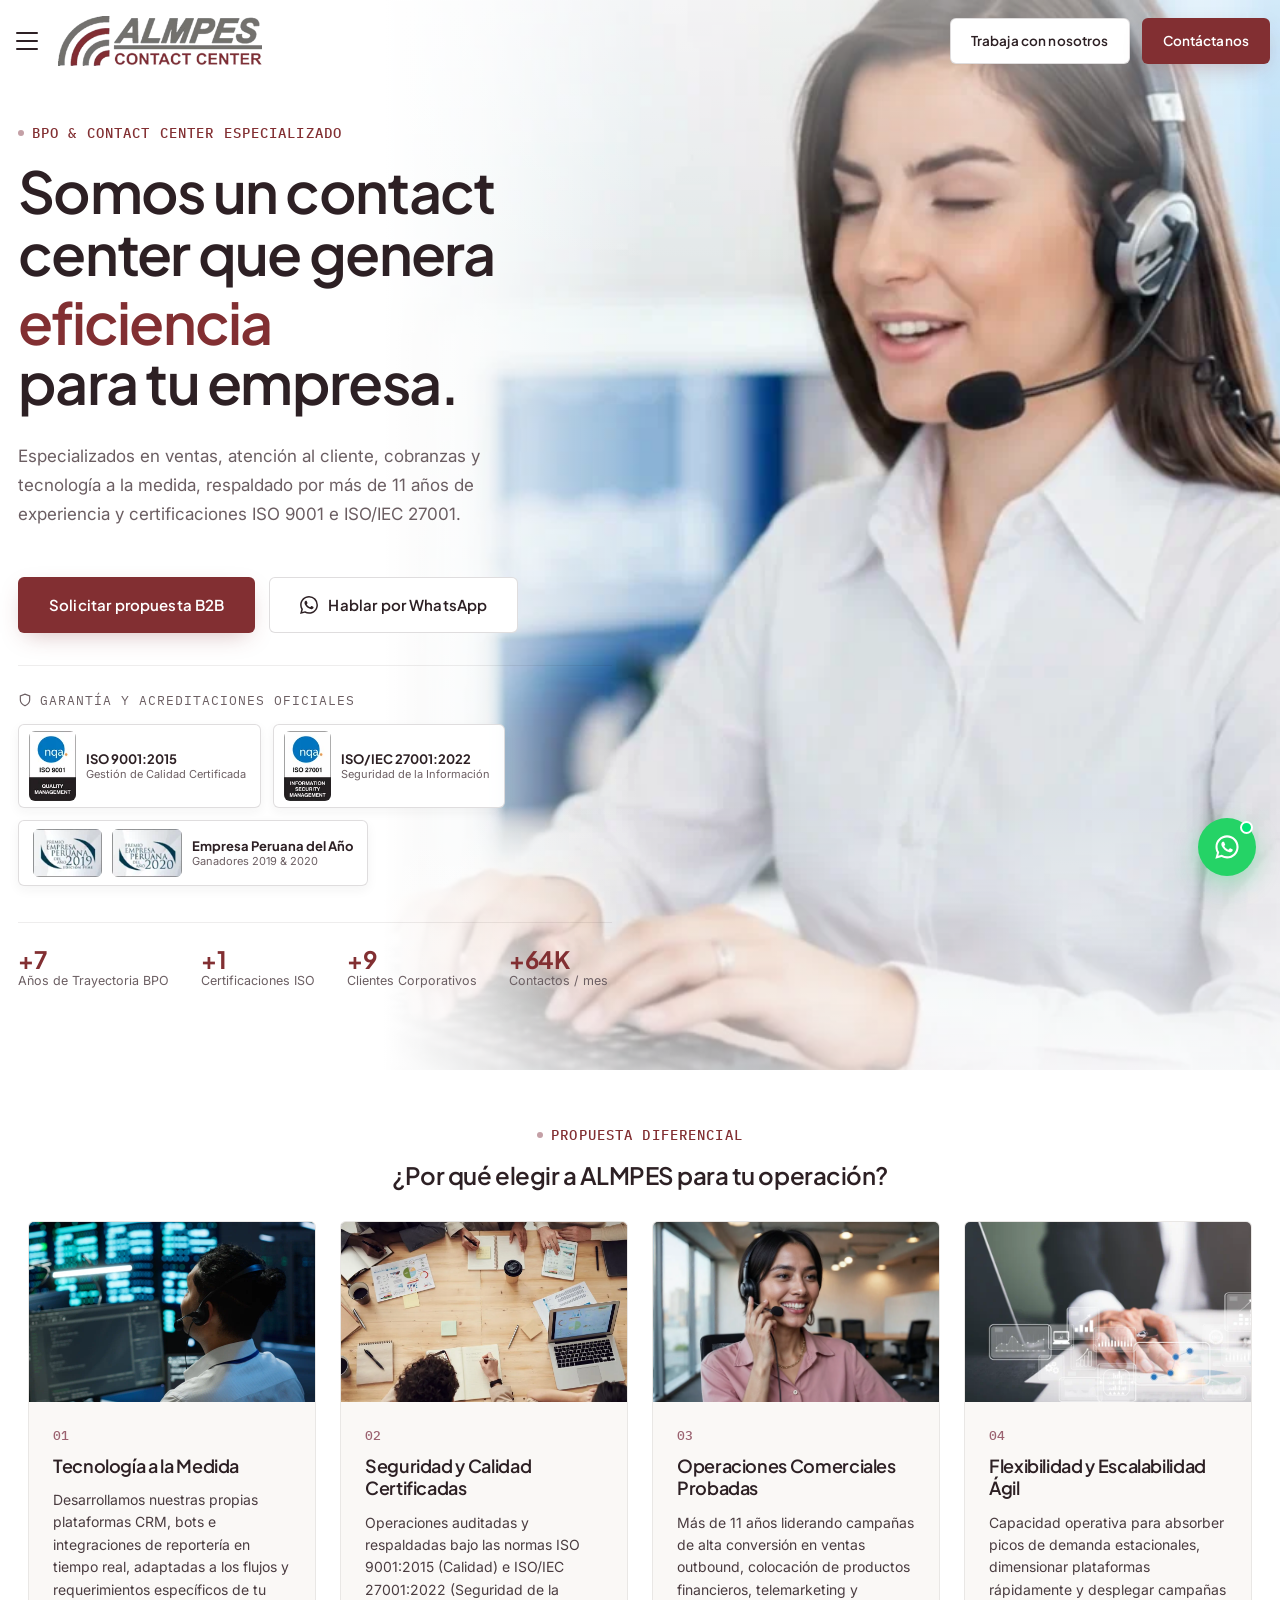
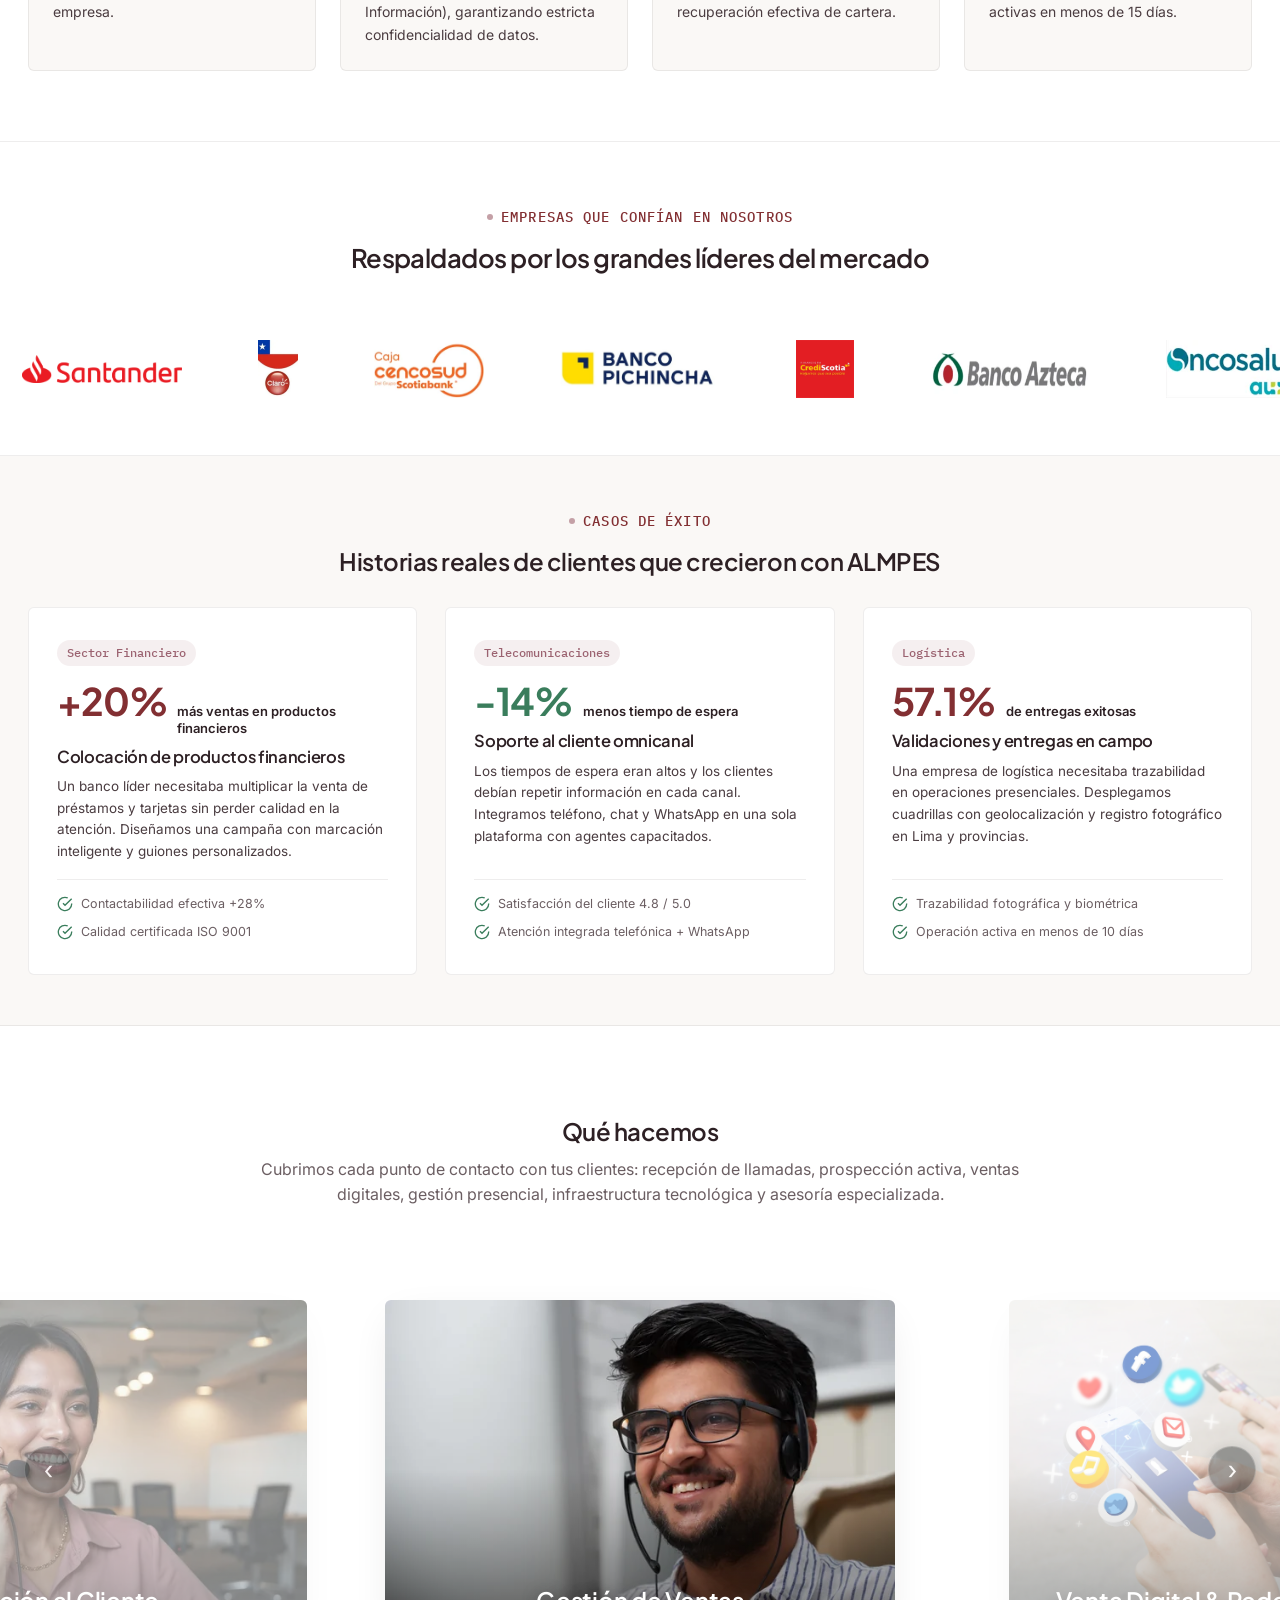
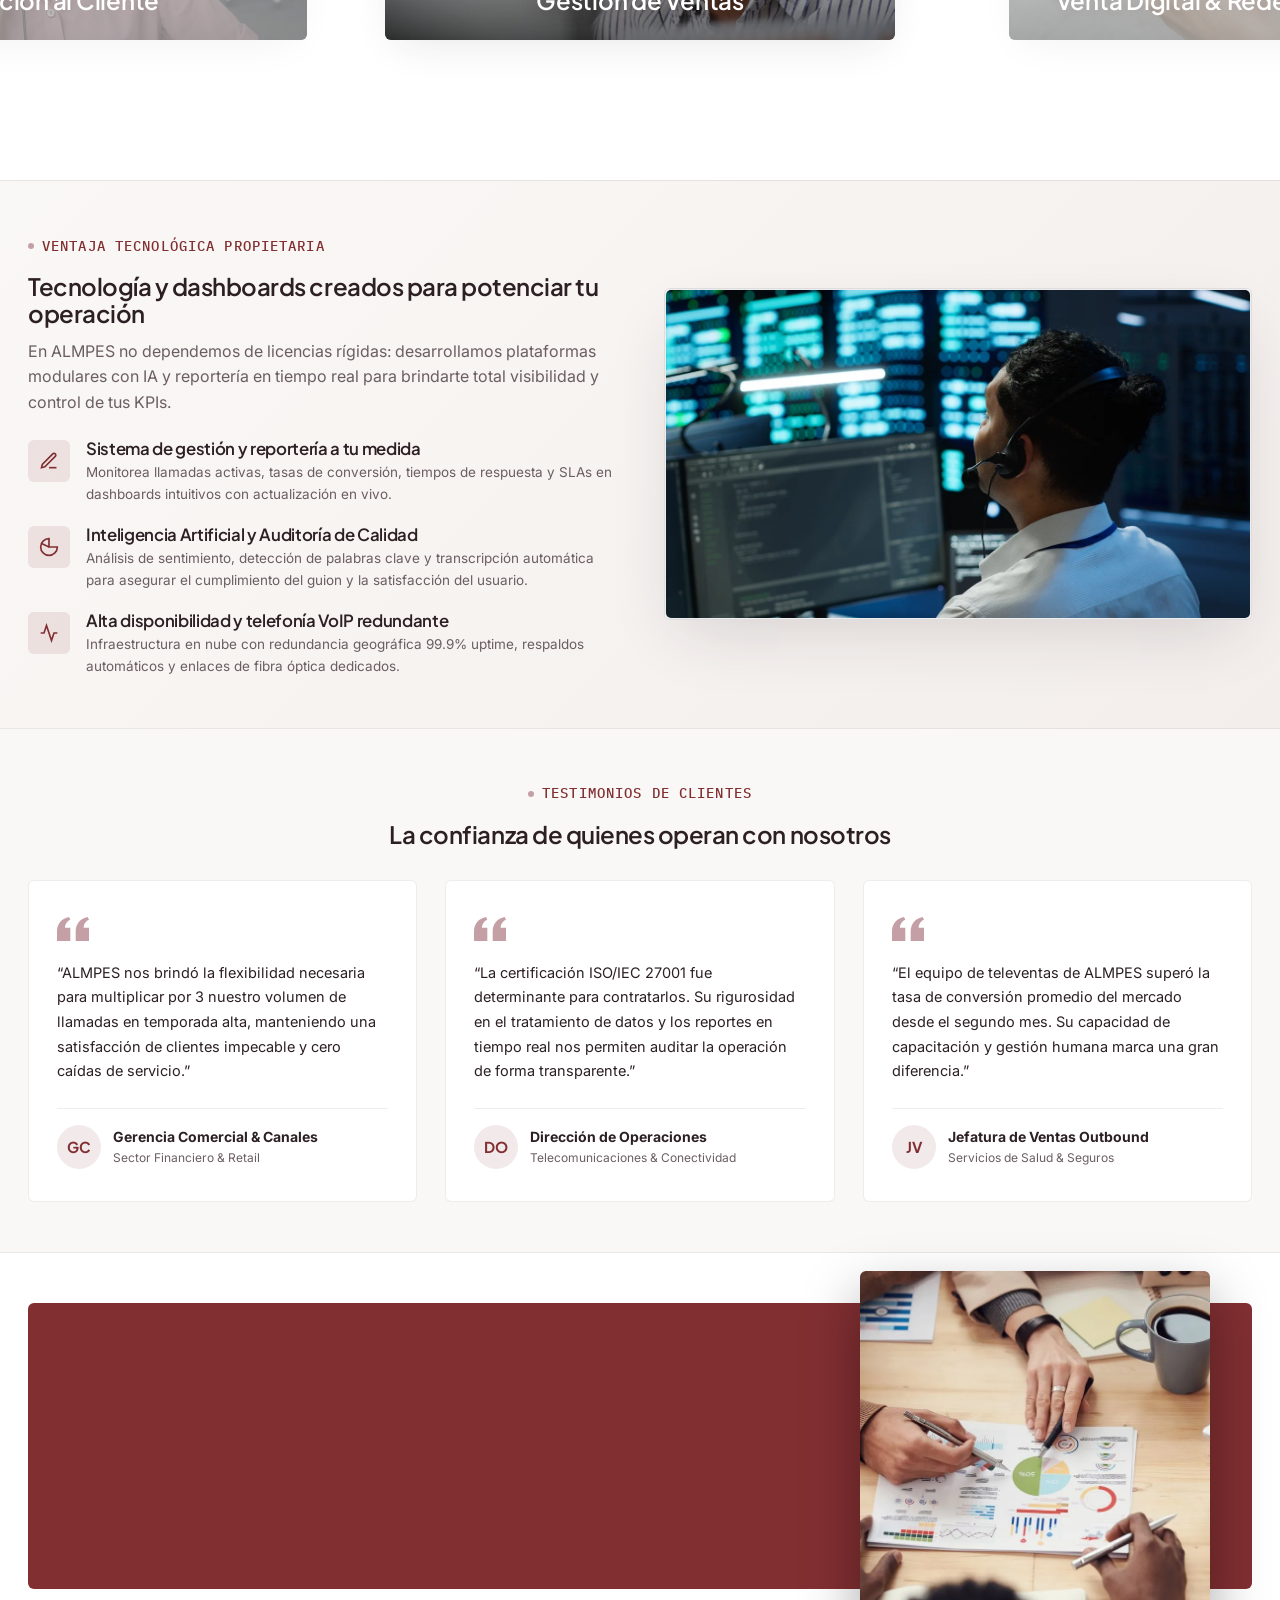
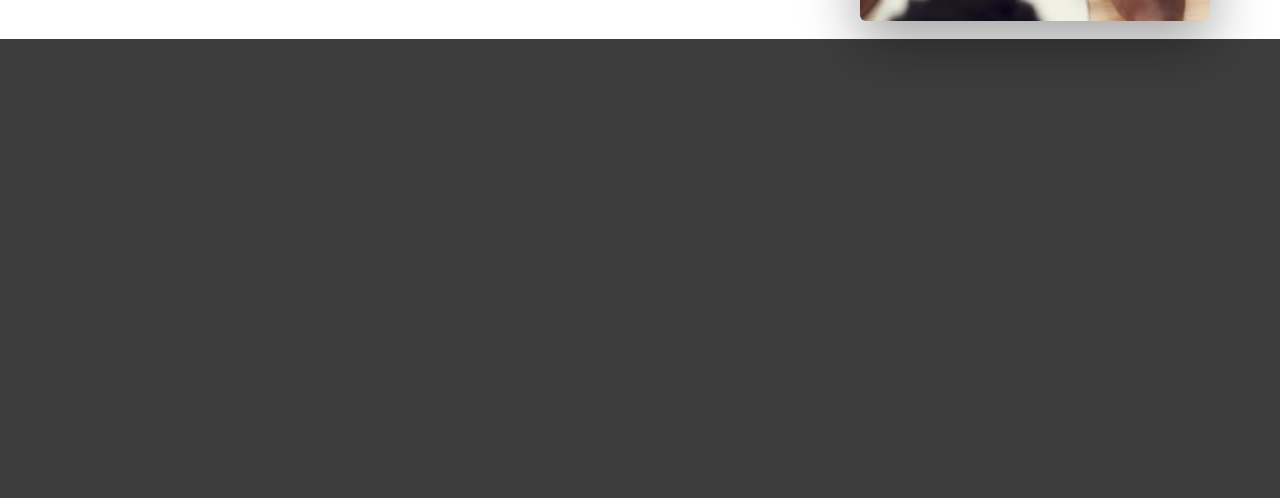
==== commit 432b0d1e: "hero" ====
--- a/index.html
+++ b/index.html
@@ -126,7 +126,7 @@
 <section class="hero" data-od-id="hero">
   <div class="hero-bg">
     <video class="hero-video" autoplay muted loop playsinline preload="metadata" aria-hidden="true" poster="assets/img/hero-poster.webp">
-      <source src="assets/hero_new.mp4" type="video/mp4">
+      <source src="assets/videoheroAlmpes.mp4" type="video/mp4">
     </video>
     <div class="hero-bg-overlay">
       <span class="hero-bg-sub">BPO · Contact Center</span>
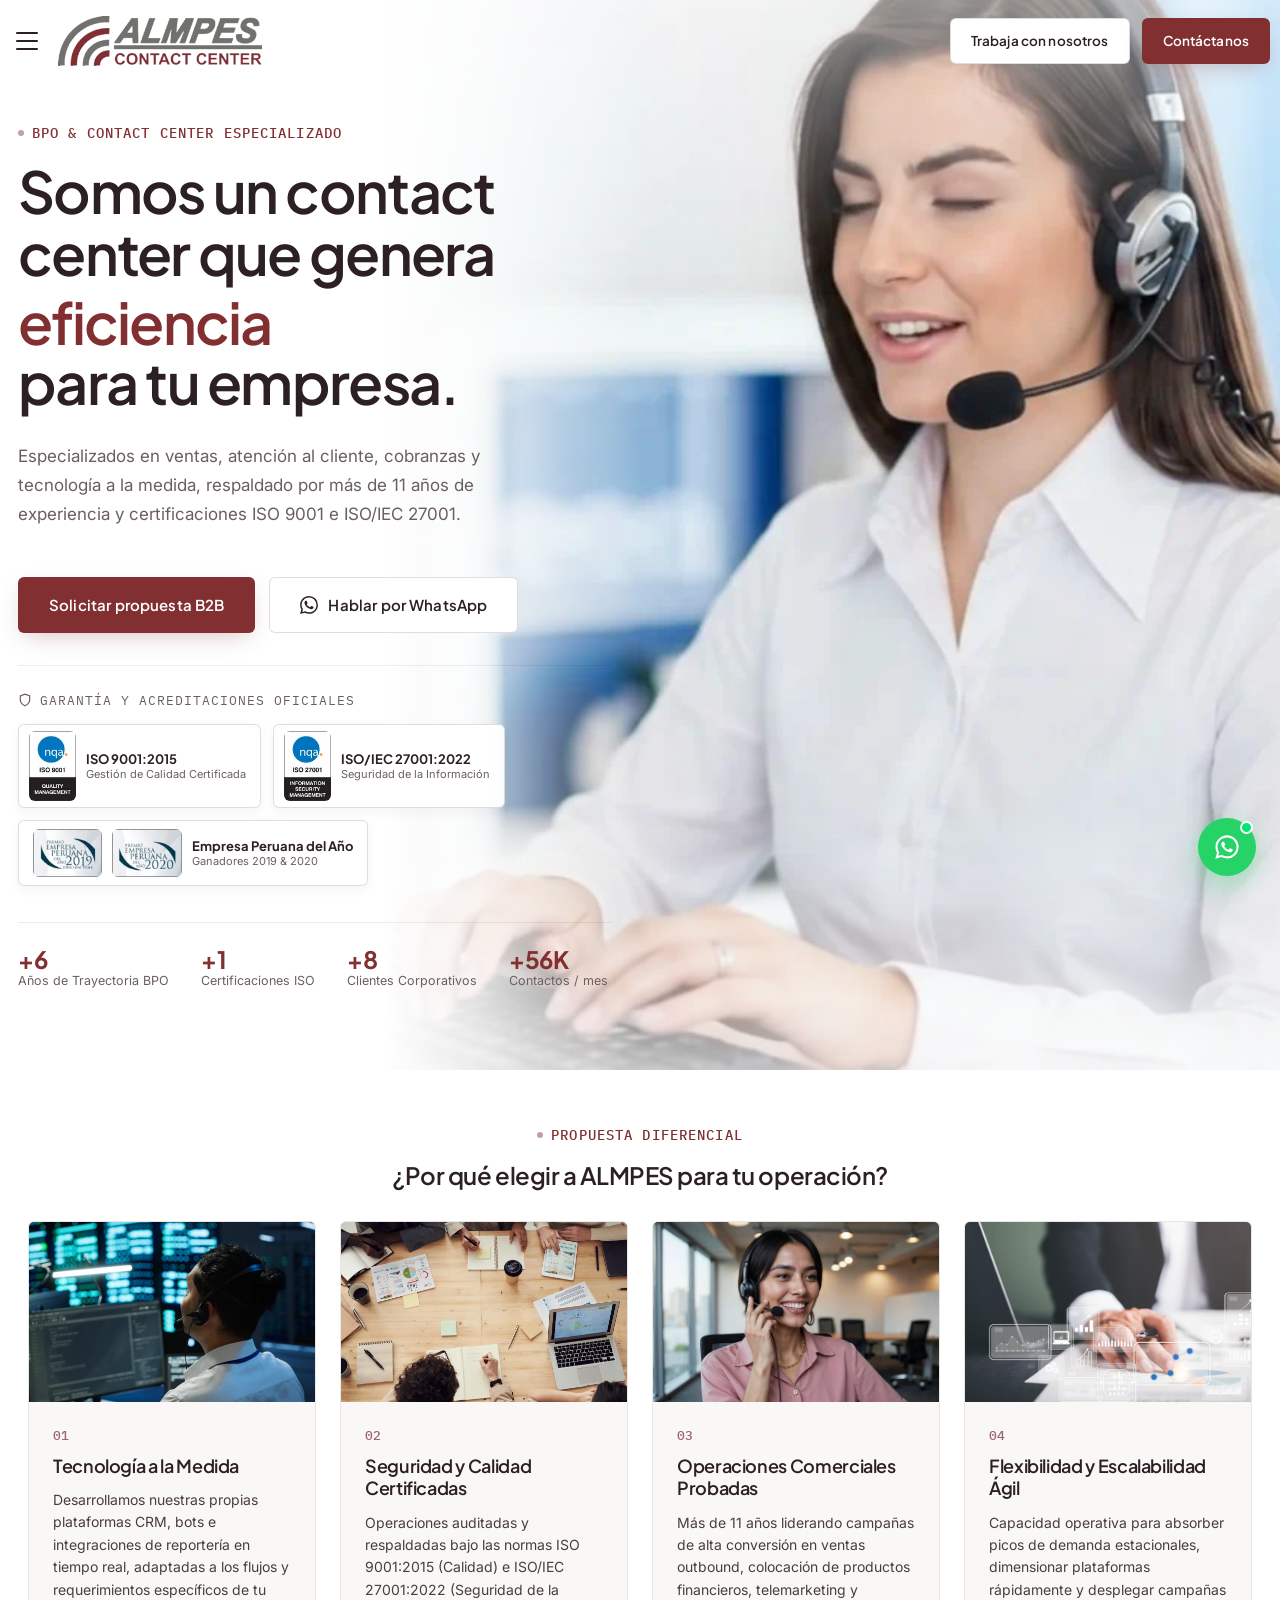
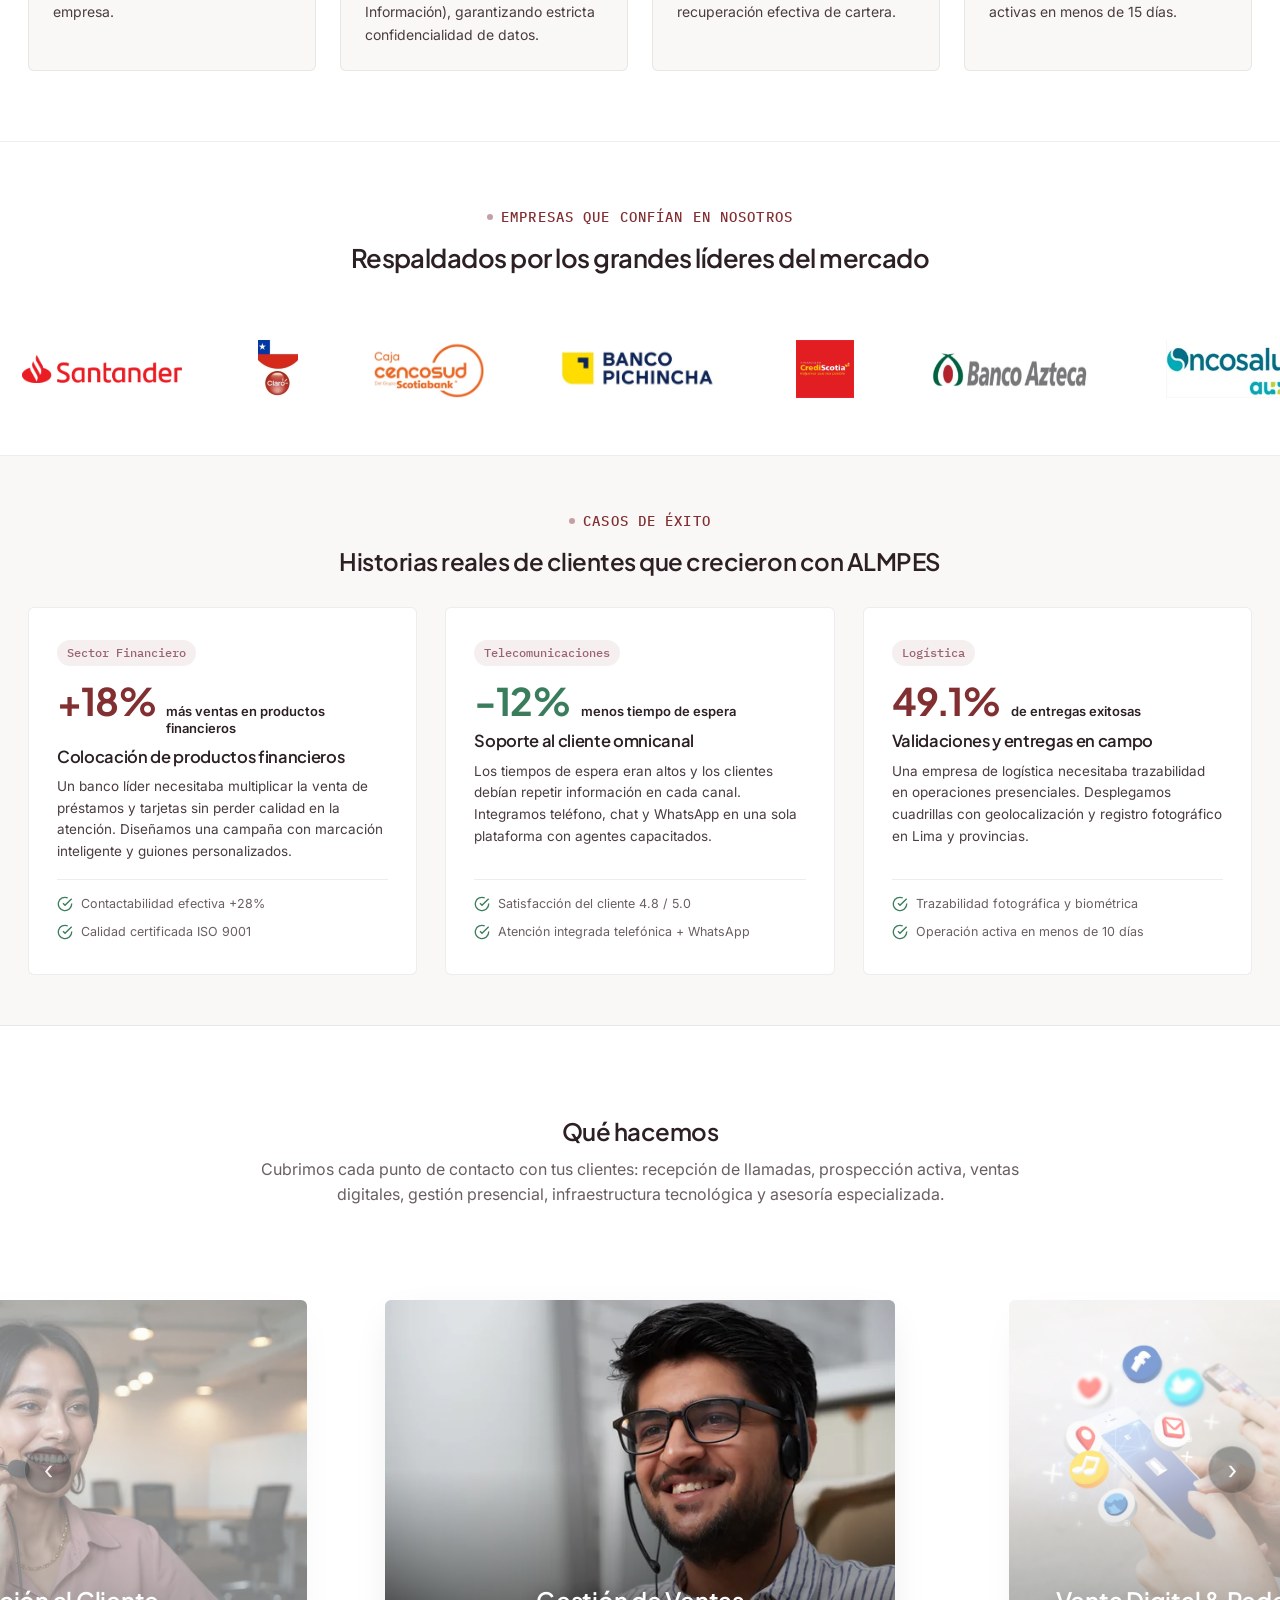
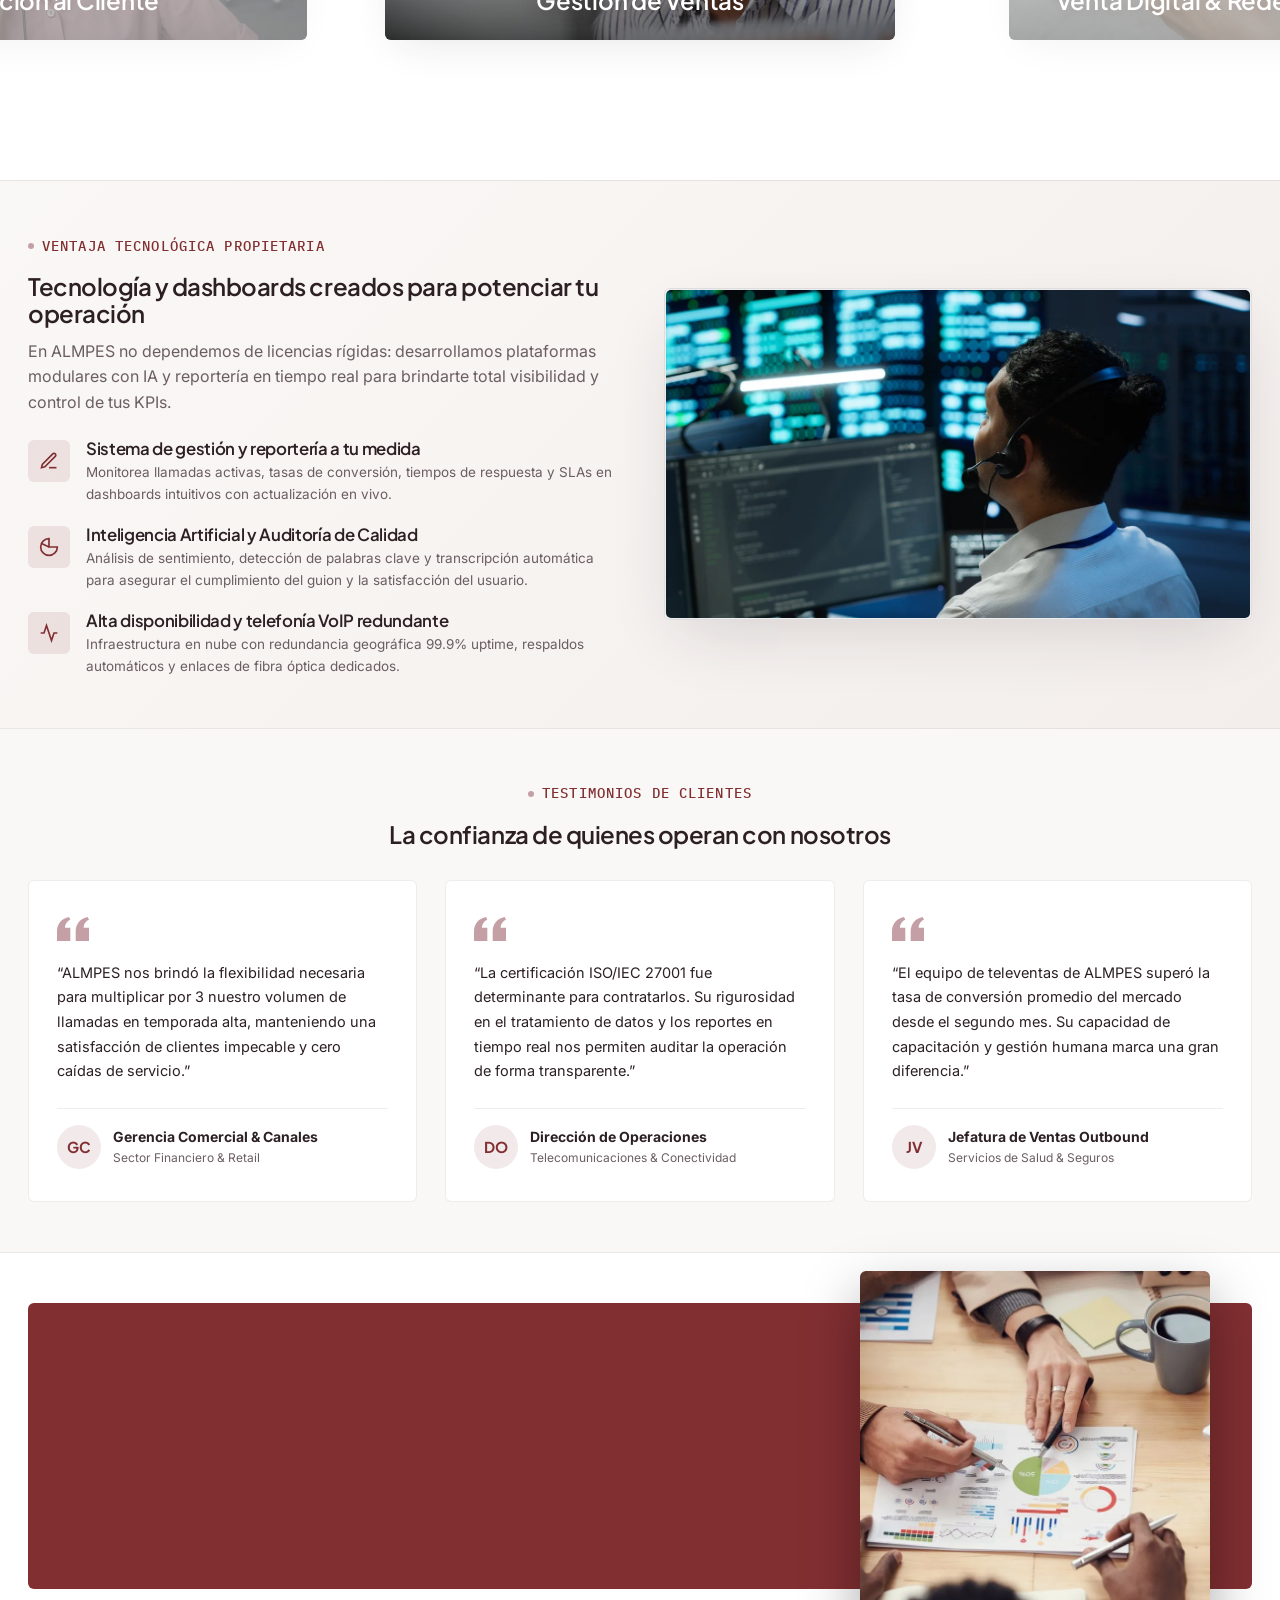
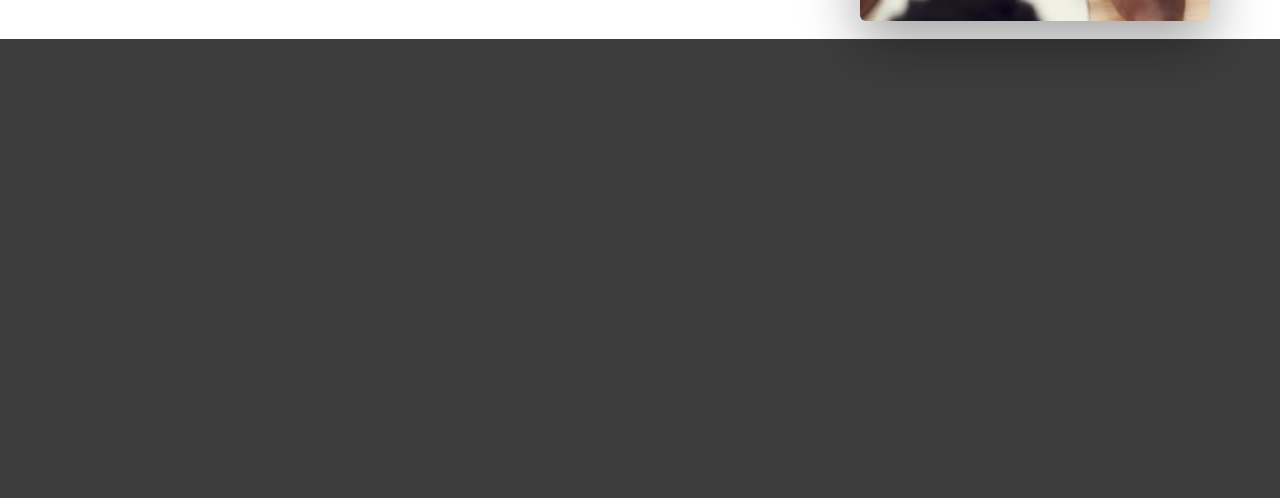
==== commit 0905a938: "Update index.html" ====
--- a/index.html
+++ b/index.html
@@ -125,7 +125,7 @@
 <!-- Hero Section Directo y de Alto Impacto -->
 <section class="hero" data-od-id="hero">
   <div class="hero-bg">
-    <video class="hero-video" autoplay muted loop playsinline preload="metadata" aria-hidden="true" poster="assets/img/hero-poster.webp">
+    <video class="hero-video" autoplay muted loop playsinline preload="metadata" aria-hidden="true" poster="assets/img/hero-poster.webp?v=20260915">
       <source src="assets/videoheroAlmpes.mp4" type="video/mp4">
     </video>
     <div class="hero-bg-overlay">
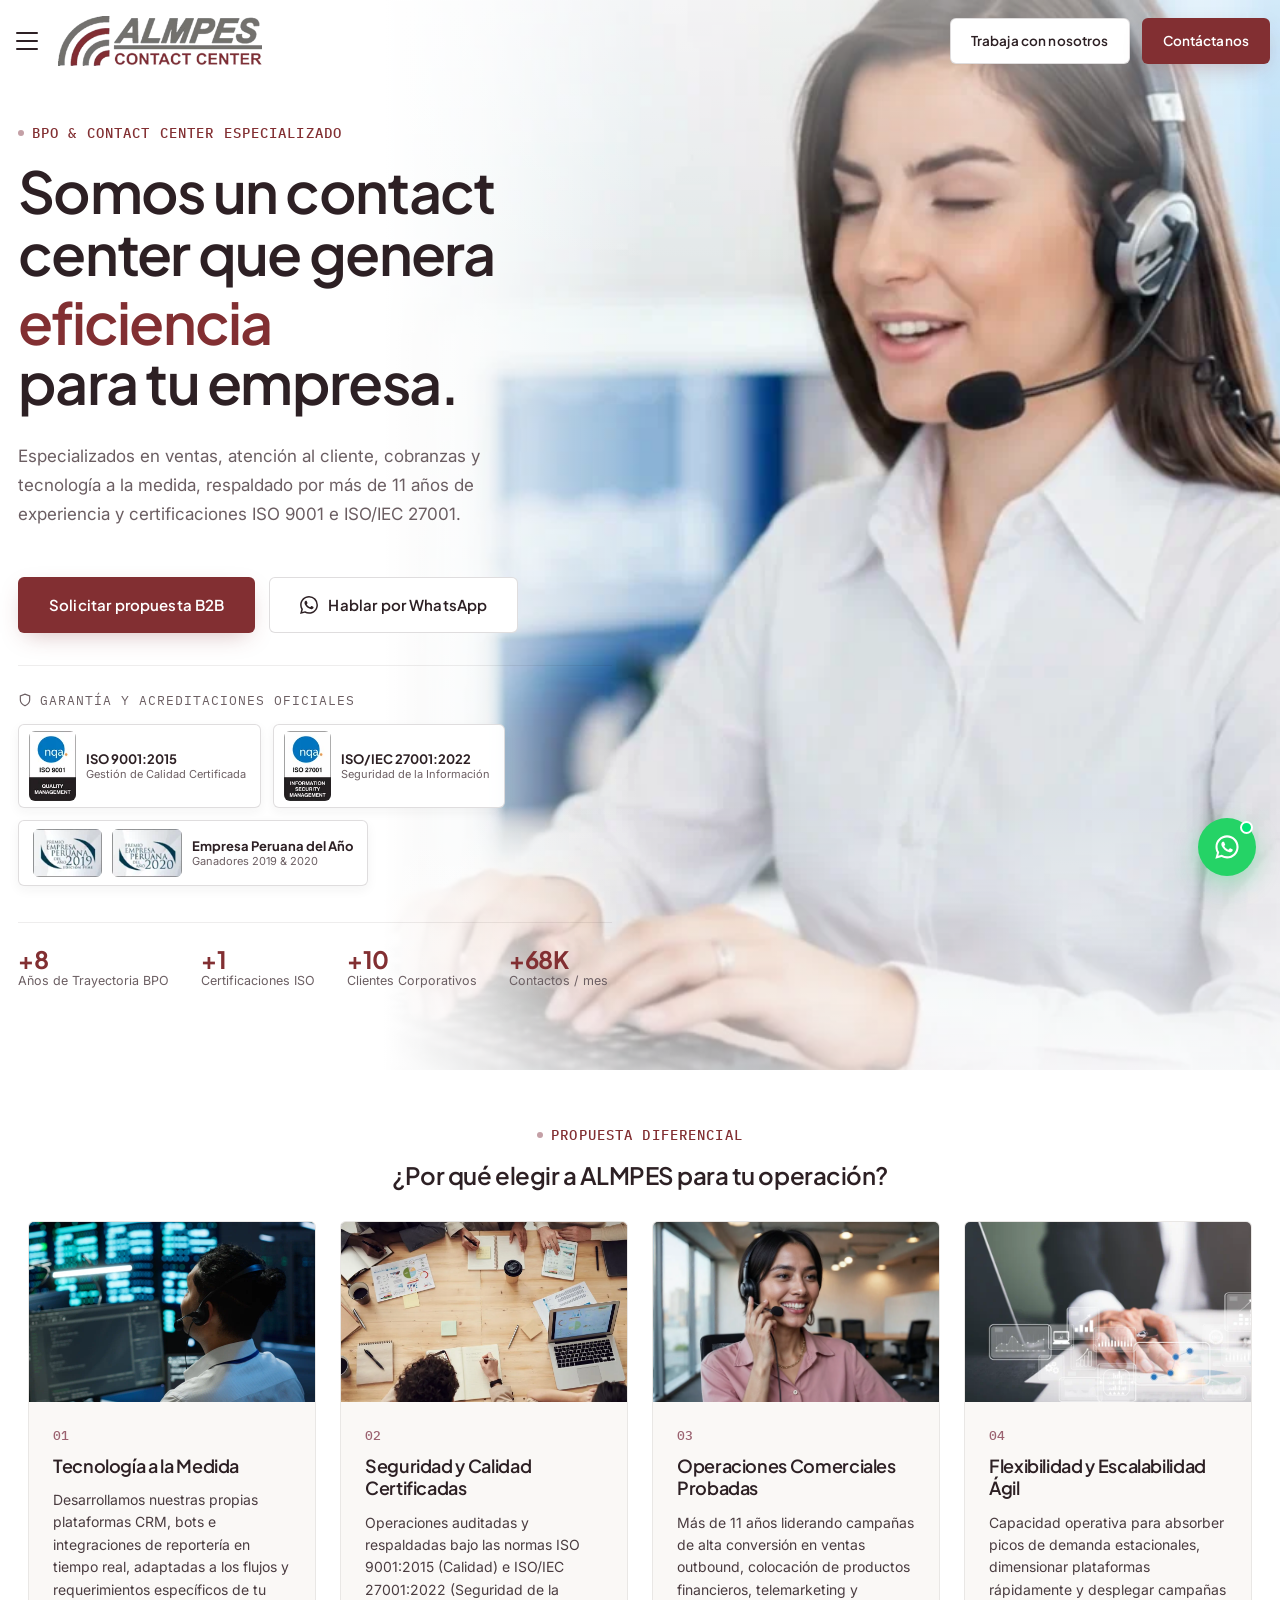
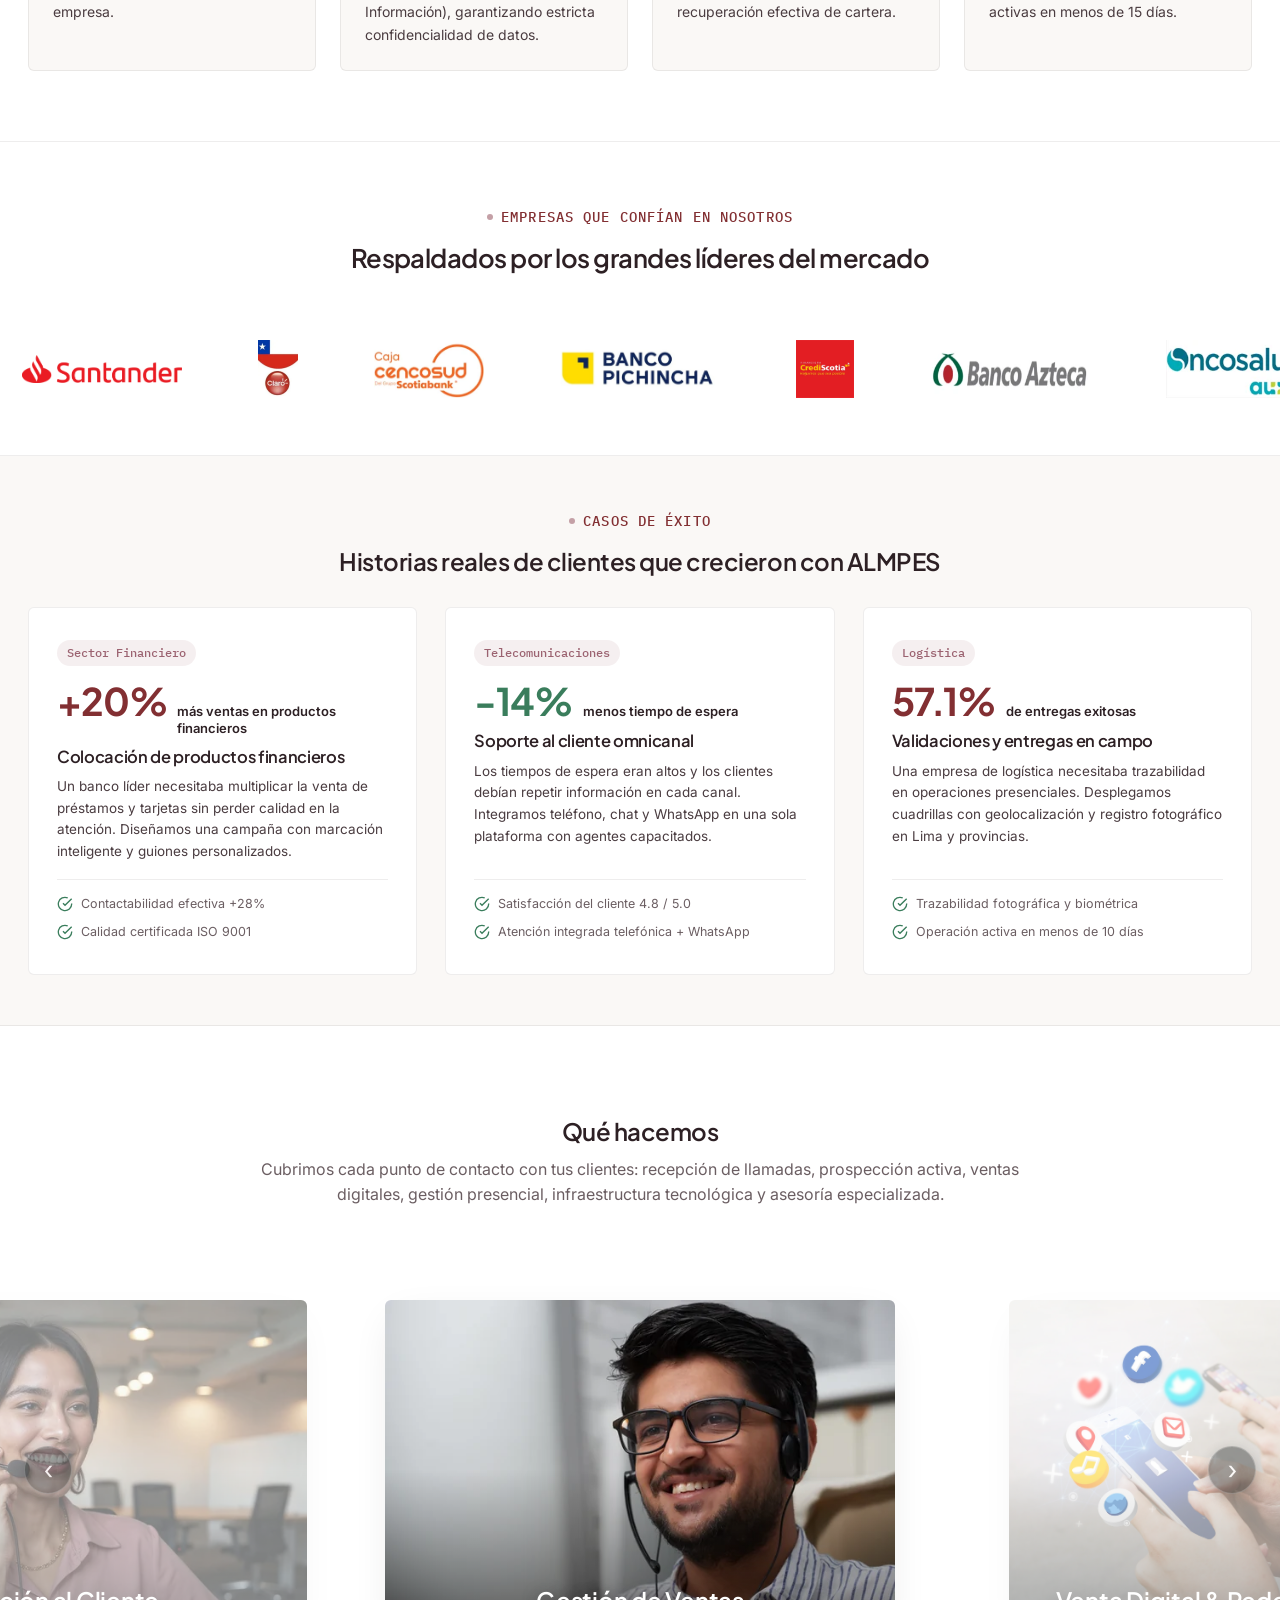
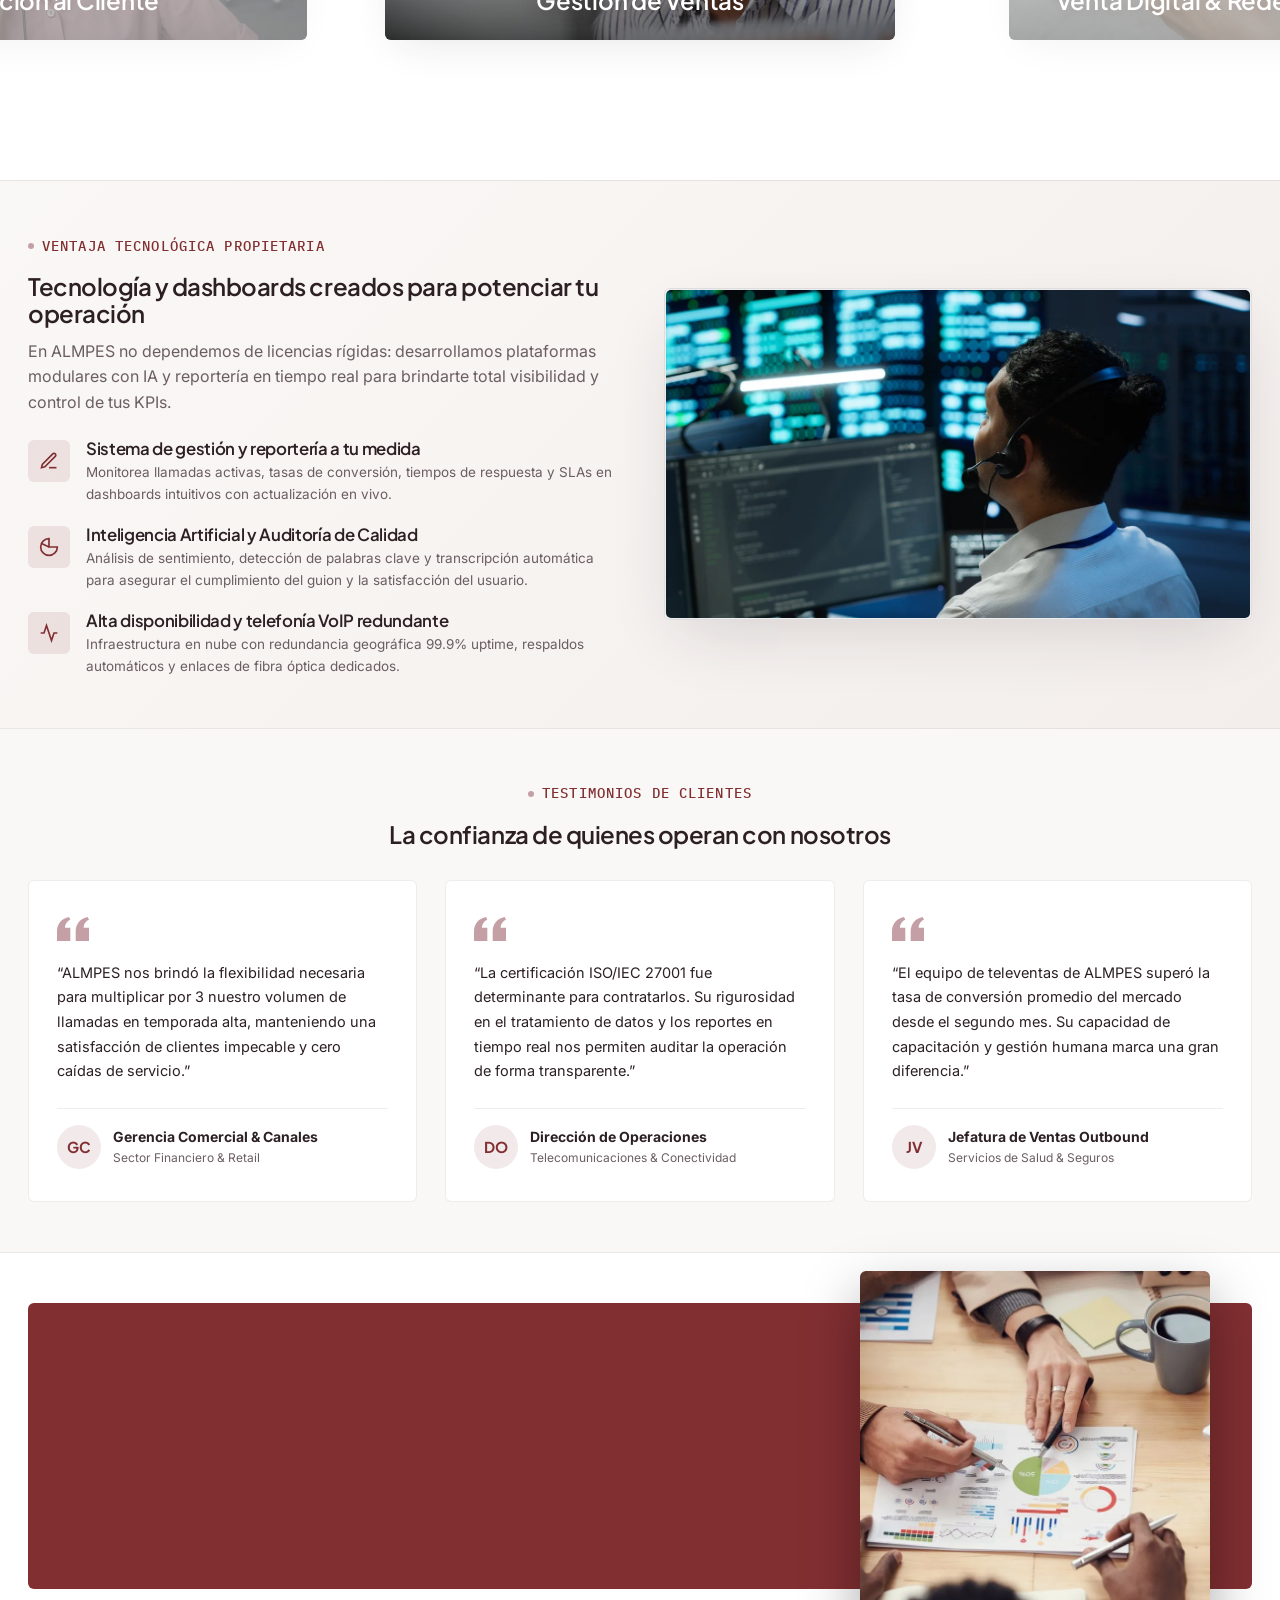
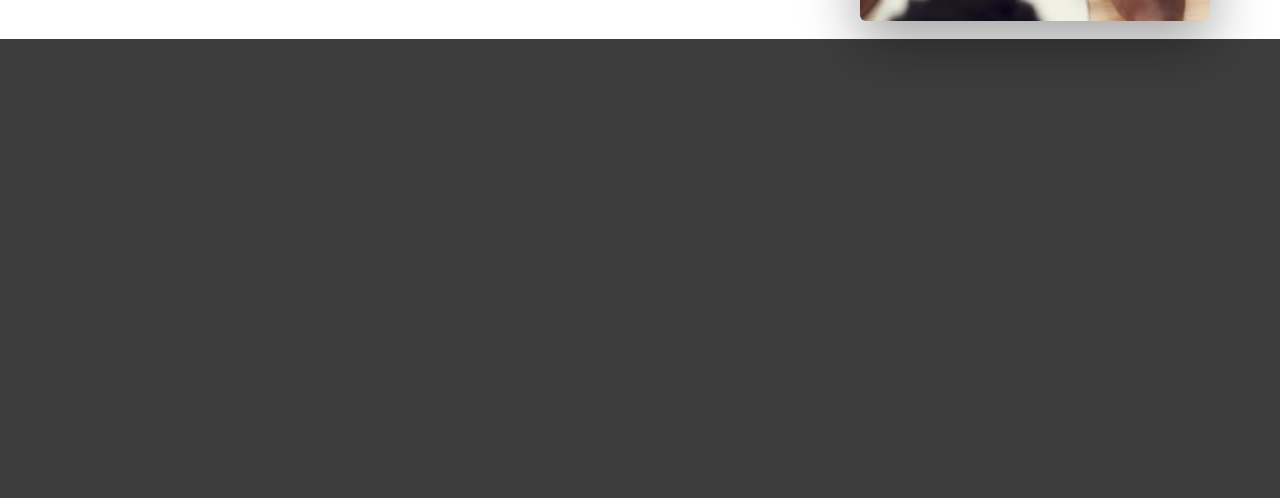
==== commit 8de5a623: "hero" ====
--- a/index.html
+++ b/index.html
@@ -125,7 +125,7 @@
 <!-- Hero Section Directo y de Alto Impacto -->
 <section class="hero" data-od-id="hero">
   <div class="hero-bg">
-    <video class="hero-video" autoplay muted loop playsinline preload="metadata" aria-hidden="true" poster="assets/img/hero-poster.webp?v=20260915">
+    <video class="hero-video" autoplay muted loop playsinline preload="metadata" aria-hidden="true" poster="assets/img/hero-poster-almpes.webp">
       <source src="assets/videoheroAlmpes.mp4" type="video/mp4">
     </video>
     <div class="hero-bg-overlay">
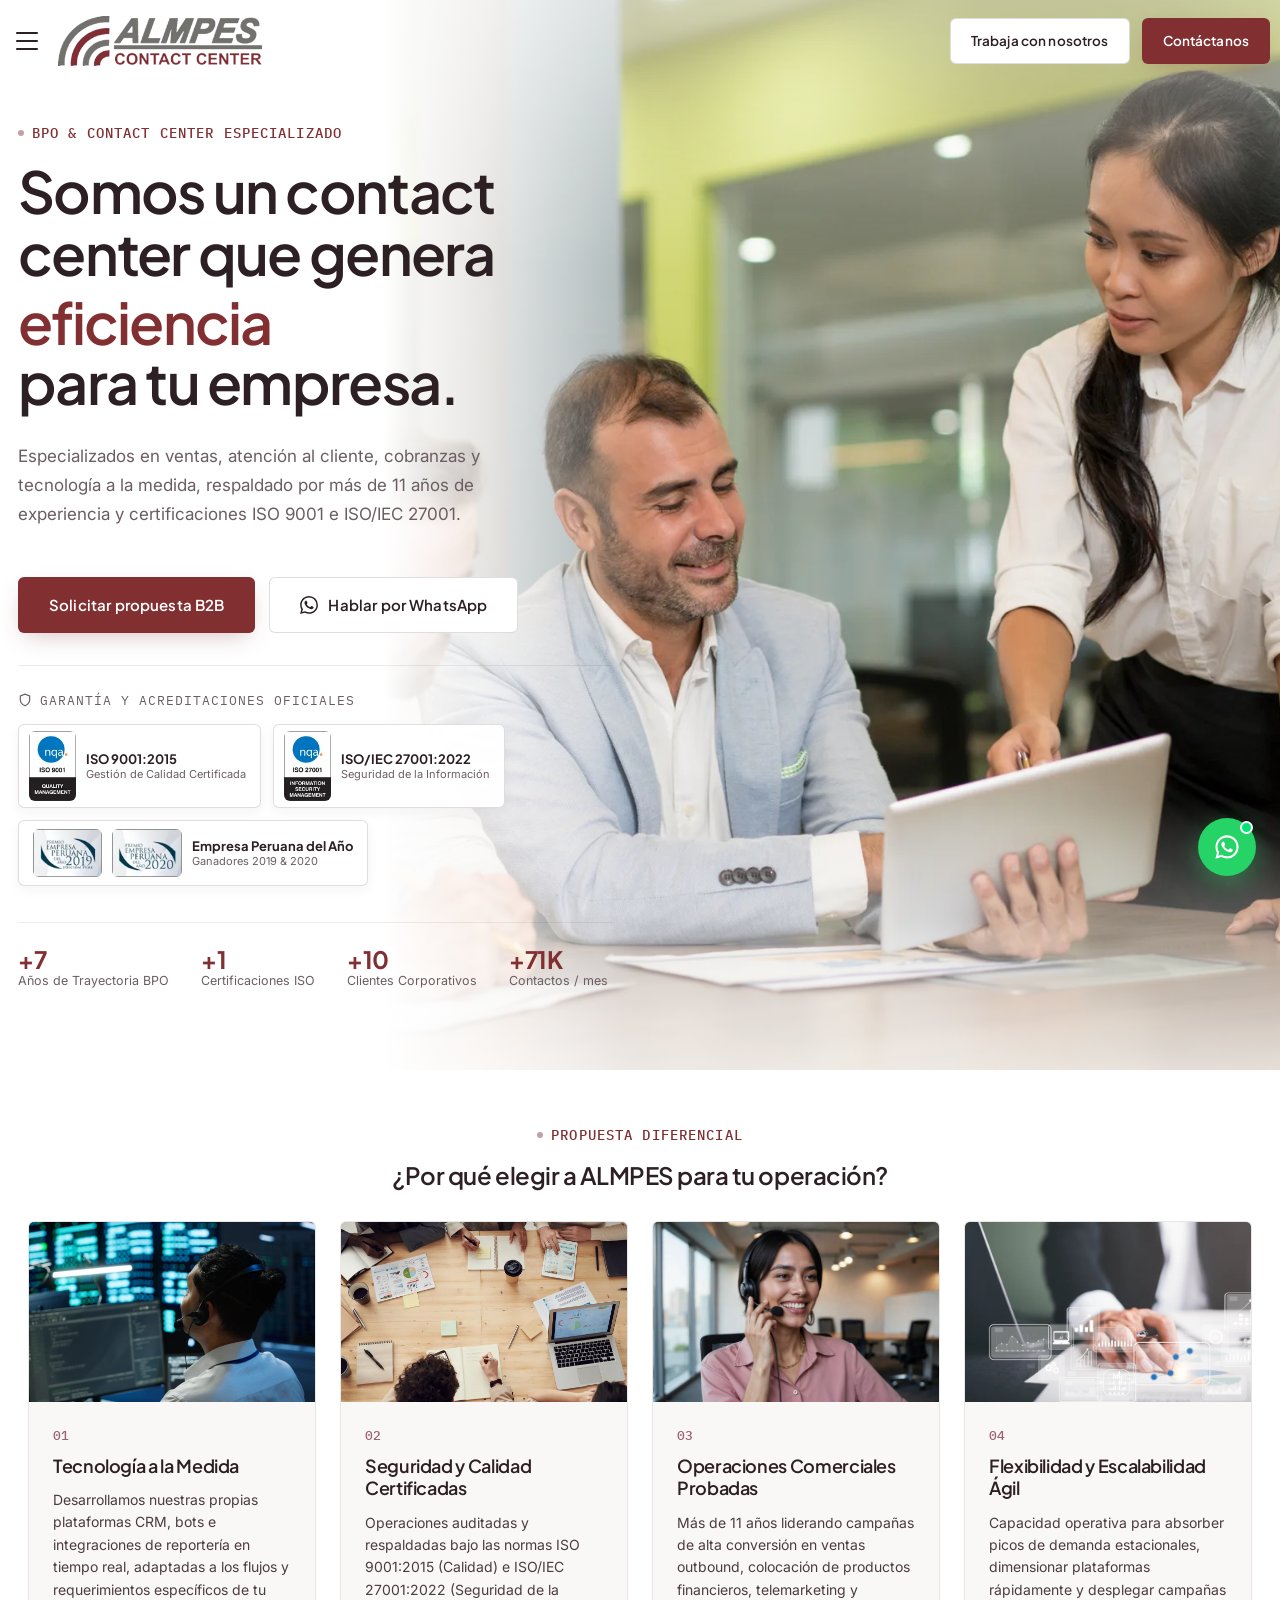
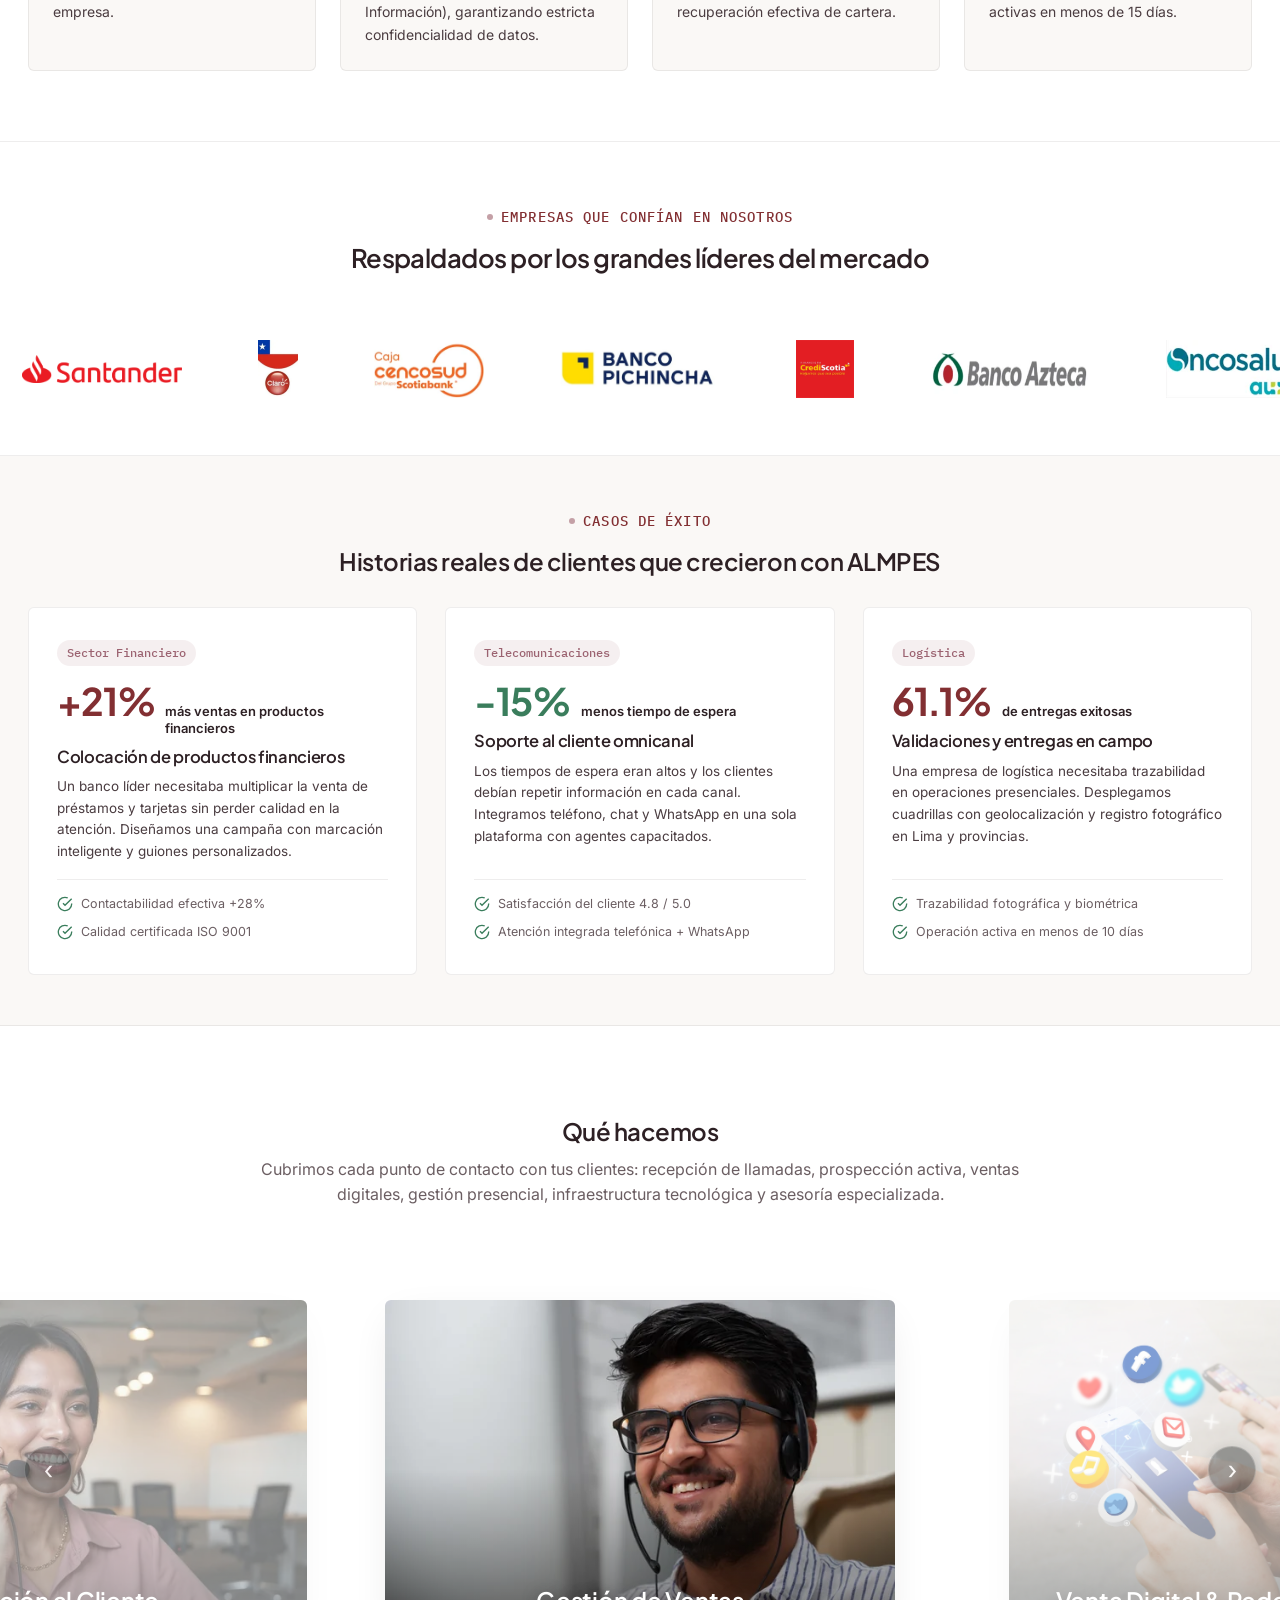
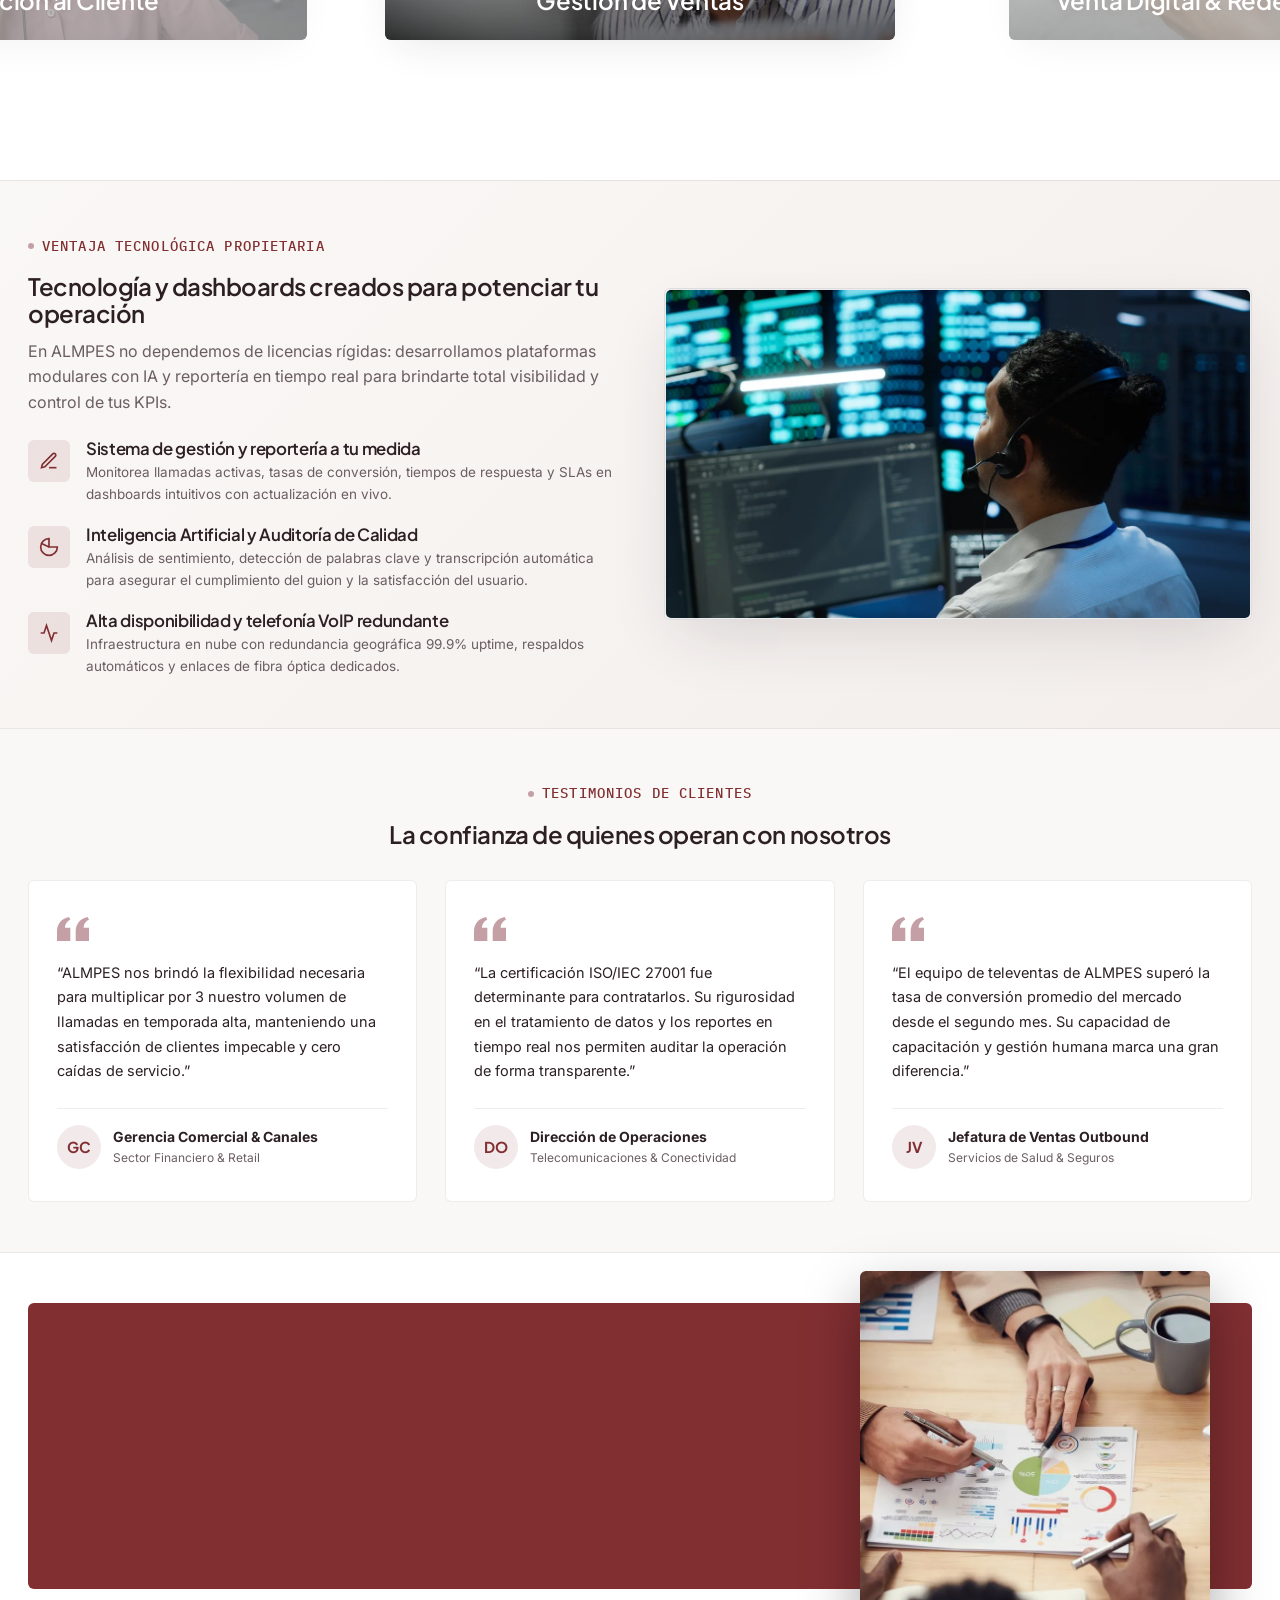
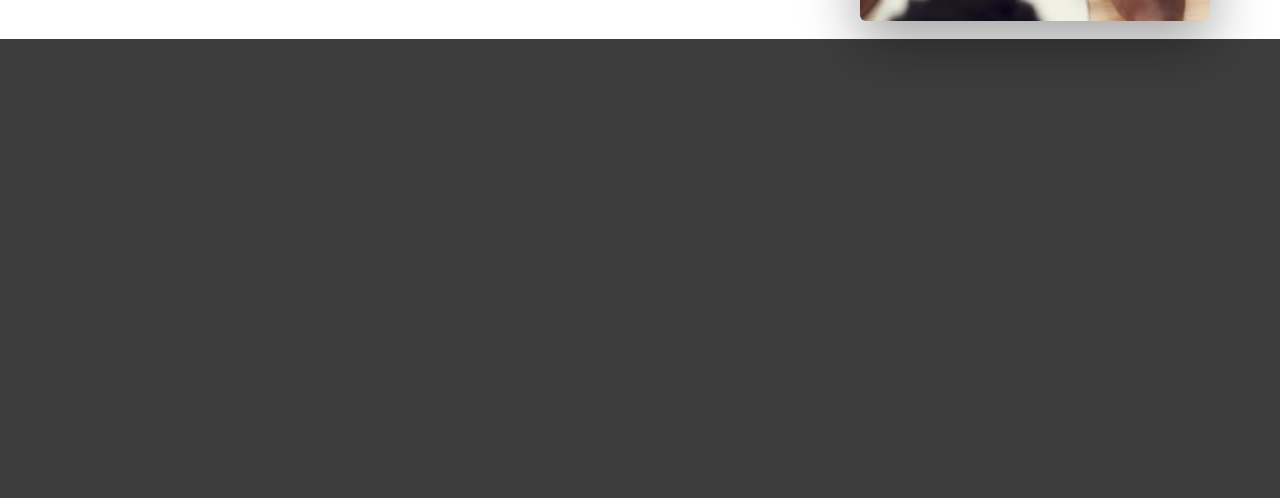
==== commit 1edd36bc: "hero" ====
--- a/index.html
+++ b/index.html
@@ -125,7 +125,7 @@
 <!-- Hero Section Directo y de Alto Impacto -->
 <section class="hero" data-od-id="hero">
   <div class="hero-bg">
-    <video class="hero-video" autoplay muted loop playsinline preload="metadata" aria-hidden="true" poster="assets/img/hero-poster-almpes.webp">
+    <video class="hero-video" autoplay muted loop playsinline preload="metadata" aria-hidden="true" poster="assets/hero-bg.webp?v=20260915b">
       <source src="assets/videoheroAlmpes.mp4" type="video/mp4">
     </video>
     <div class="hero-bg-overlay">
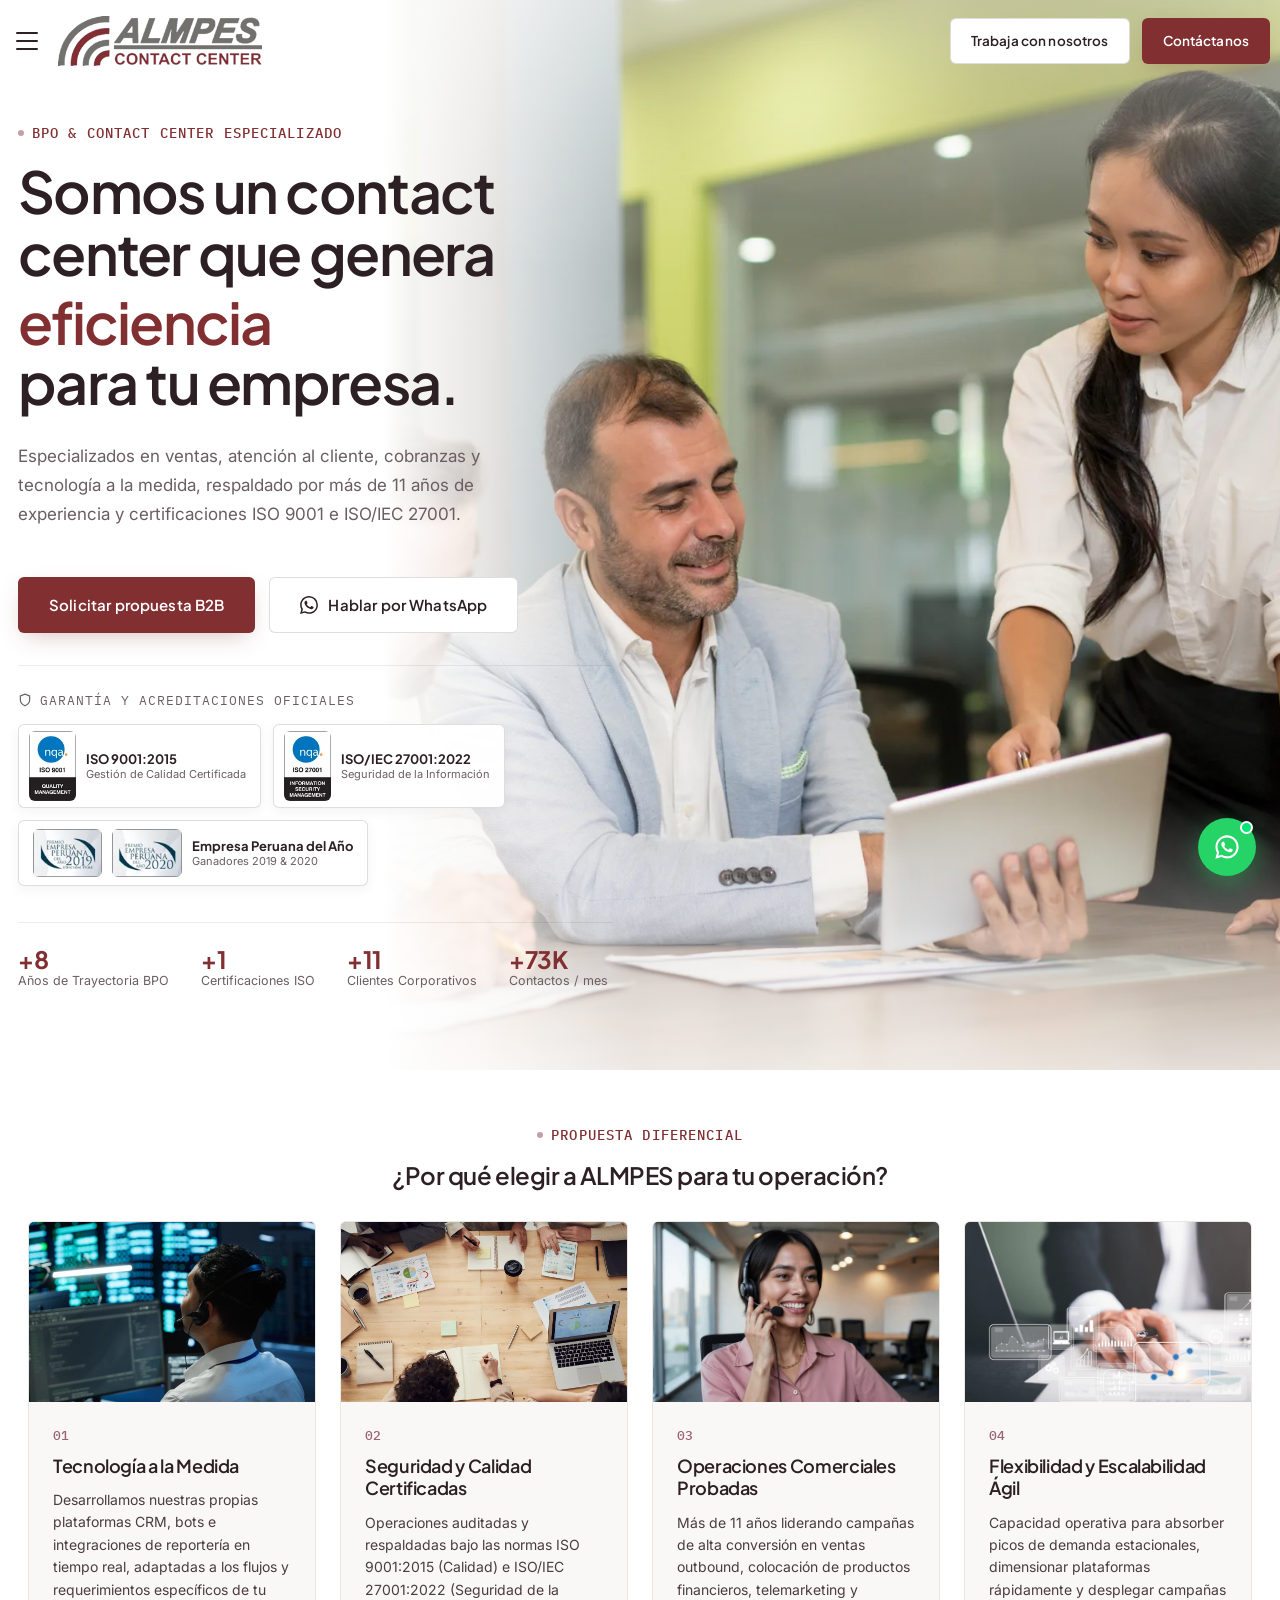
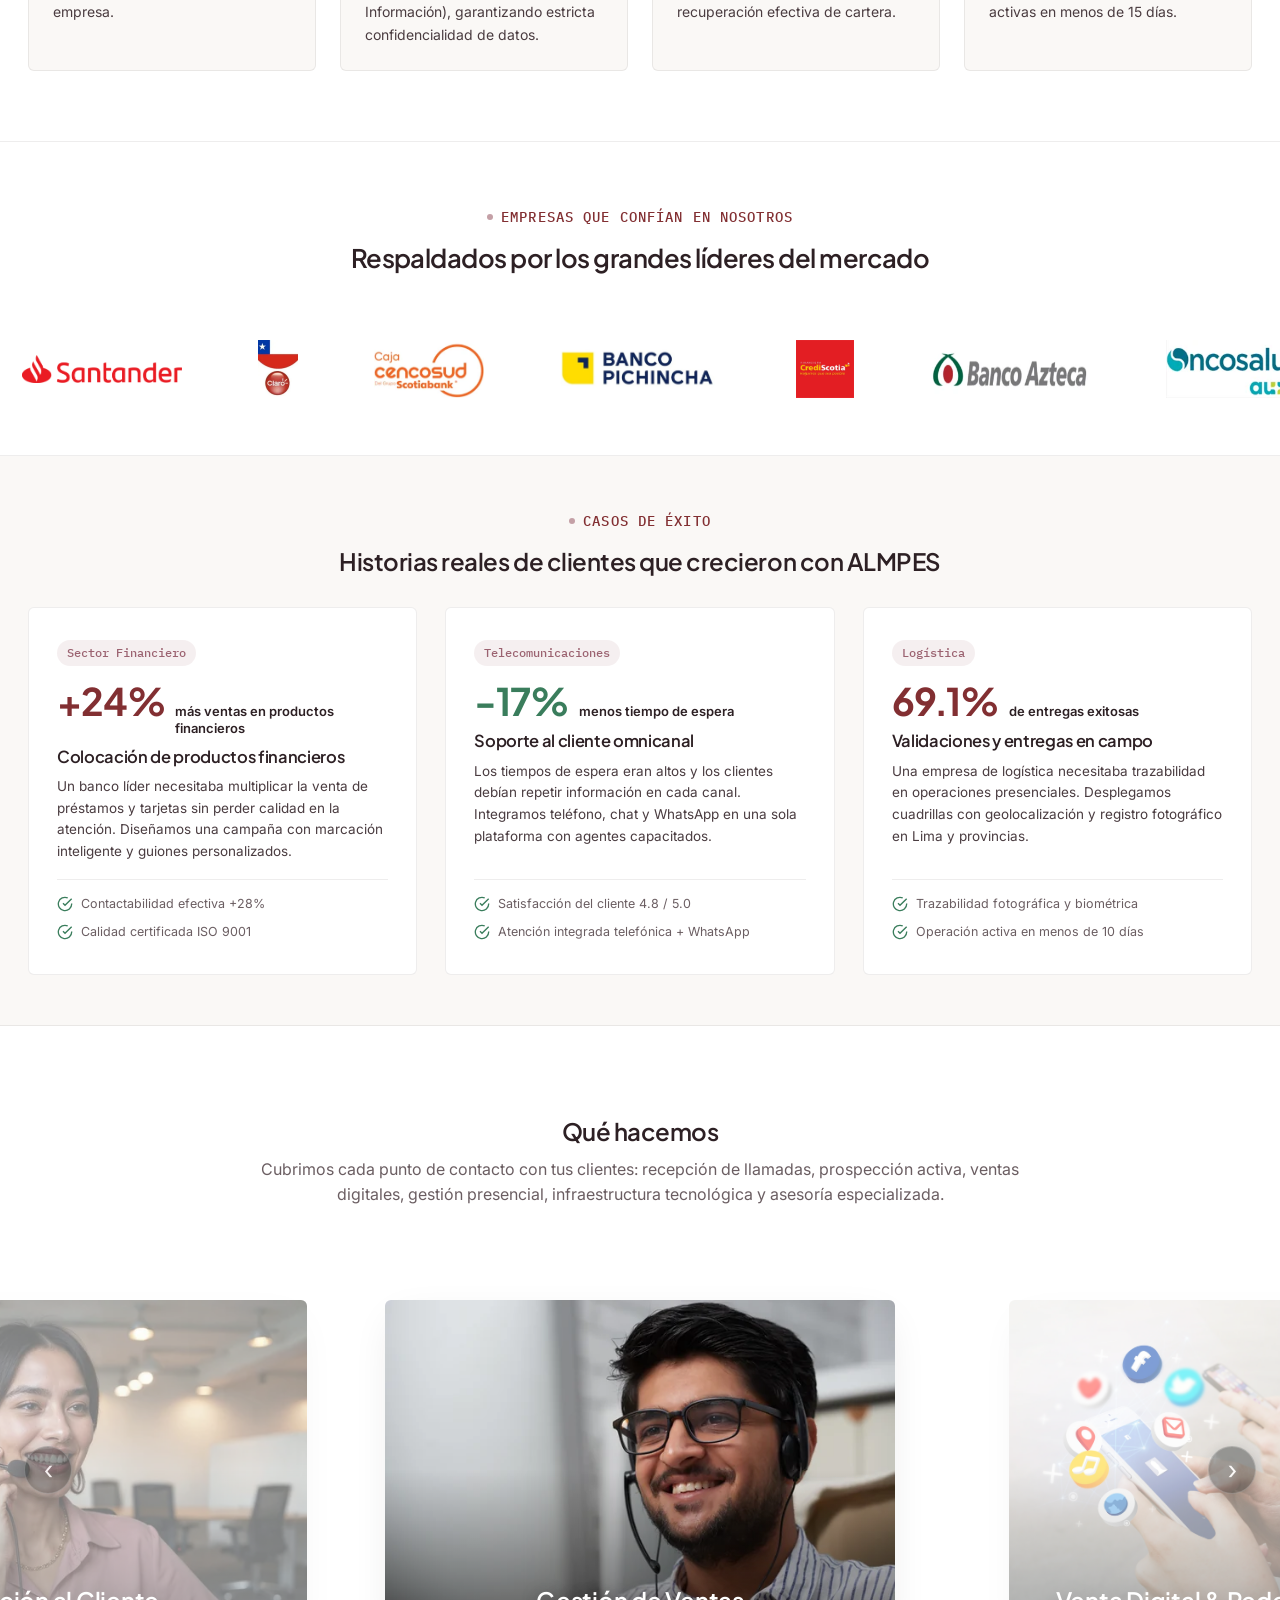
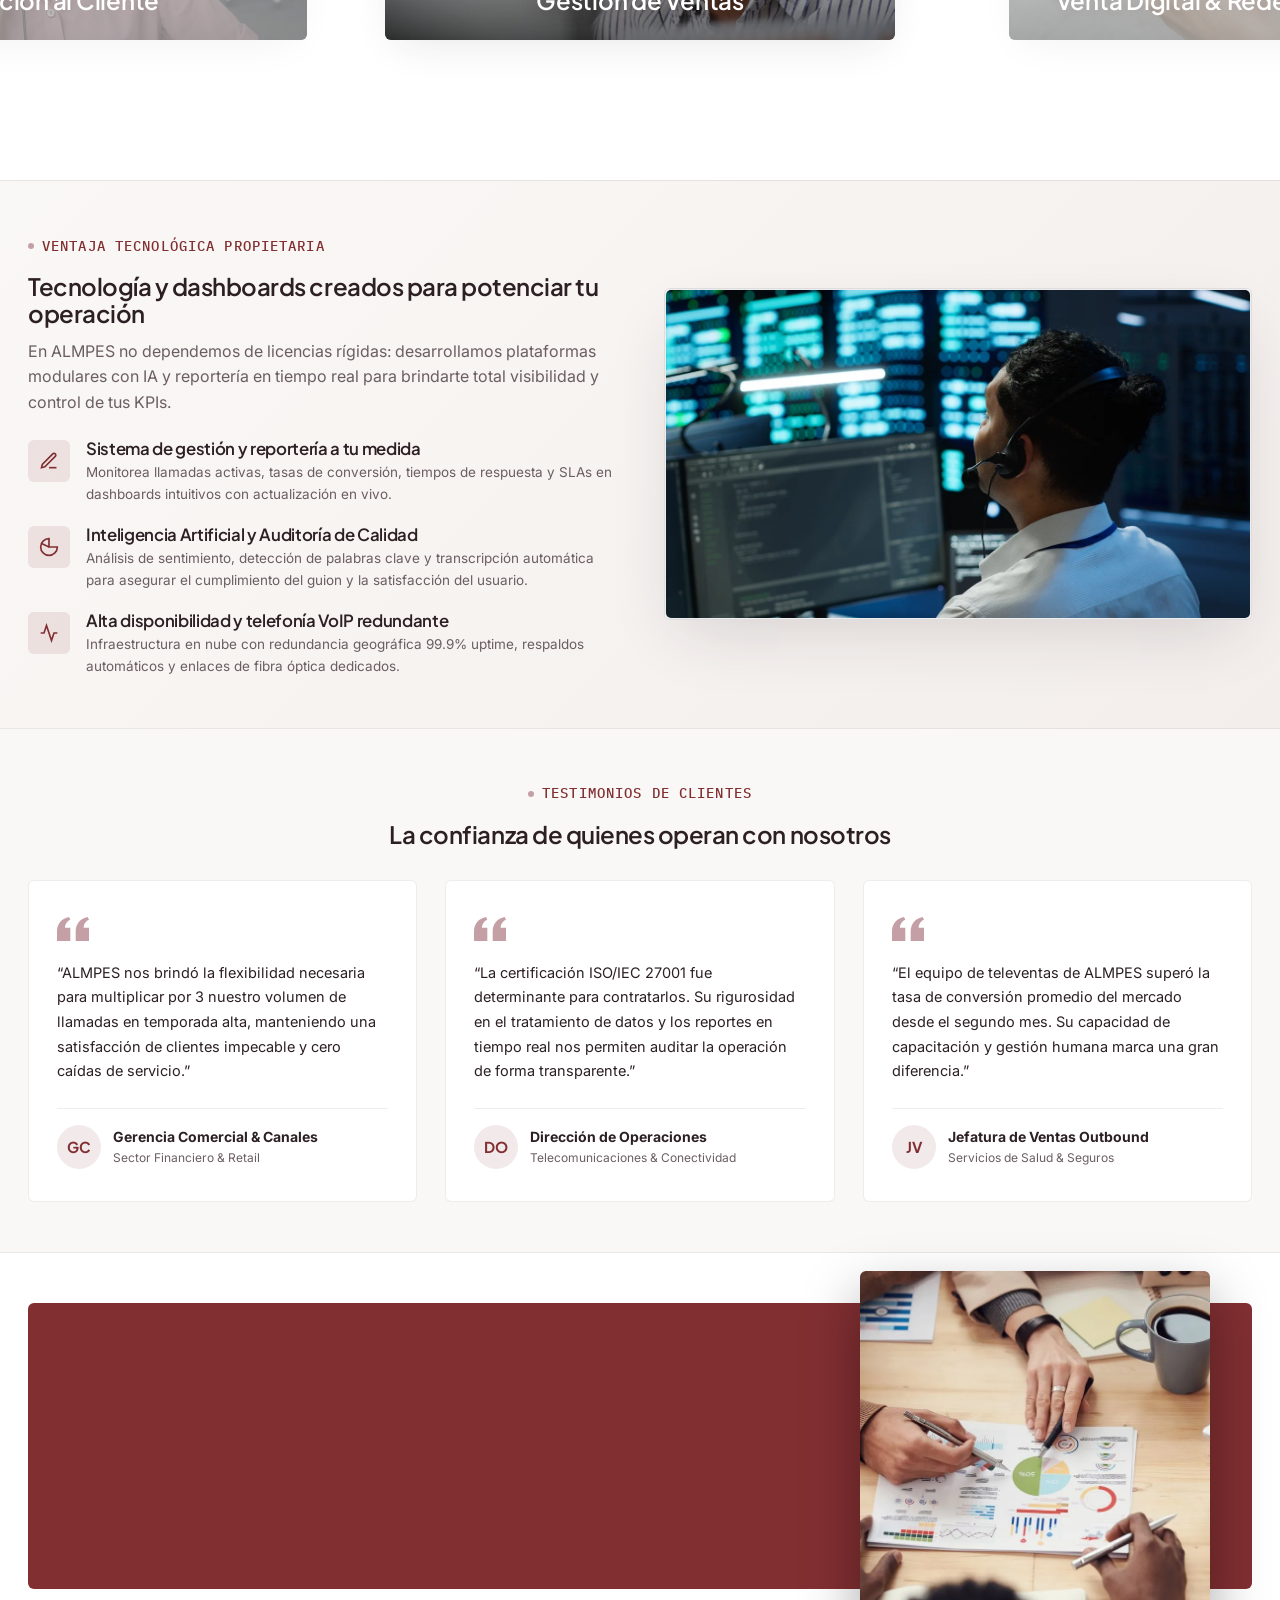
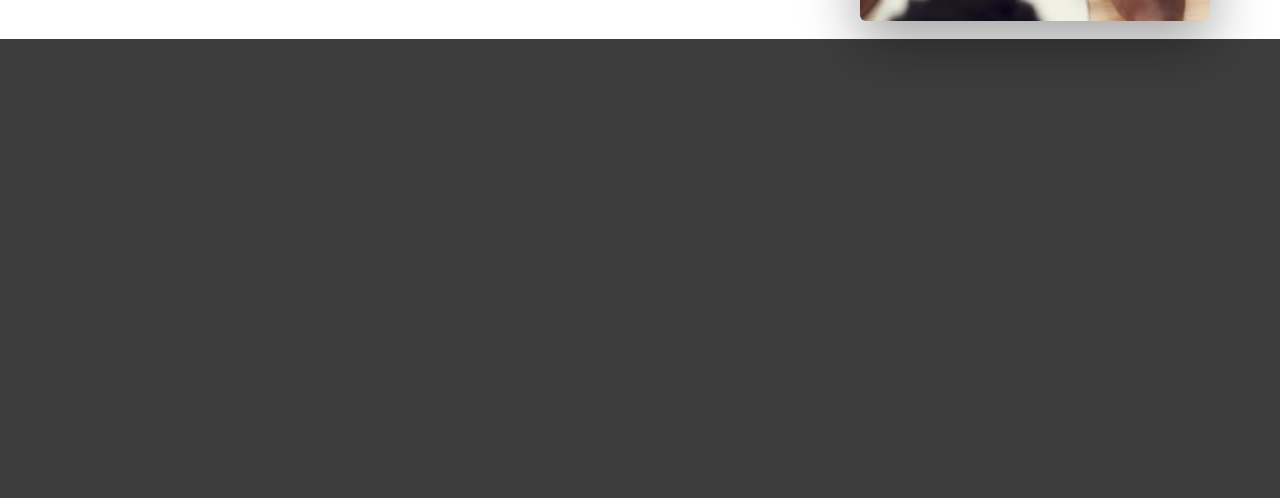
==== commit 57f5cbeb: "loader" ====
--- a/index.html
+++ b/index.html
@@ -51,6 +51,9 @@
 </head>
 <body>
 
+<div id="page-loader" class="page-loader" aria-hidden="true"></div>
+<noscript><style>#page-loader{display:none!important}</style></noscript>
+
 <header class="site-header" data-od-id="site-header">
   <div class="container nav-wrap">
     <button class="nav-toggle" aria-label="Abrir menú" aria-expanded="false" aria-controls="nav-drawer"><span></span><span></span><span></span></button>
--- a/css/styles.css
+++ b/css/styles.css
@@ -2517,3 +2517,34 @@
   .svc-carousel-prev{ left:-4px; }
   .svc-carousel-next{ right:-4px; }
 }
+
+/* ── Page Loader (full-page) ── */
+#page-loader{
+  position:fixed; inset:0; z-index:9999;
+  display:flex; align-items:center; justify-content:center;
+  background:var(--bg);
+  opacity:1; visibility:visible;
+  transition:opacity .5s ease, visibility .5s ease;
+}
+#page-loader::before{
+  content:""; width:46px; height:46px; border-radius:50%;
+  border:3px solid var(--border-hi);
+  border-top-color:var(--accent);
+  animation:page-loader-spin .8s linear infinite;
+}
+#page-loader::after{
+  content:"ALMPES"; position:absolute; top:calc(50% + 42px);
+  font-family:var(--font-mono); font-size:11px; letter-spacing:.3em;
+  color:var(--muted); text-transform:uppercase;
+}
+#page-loader.is-hidden{
+  opacity:0; visibility:hidden; pointer-events:none;
+}
+html:has(#page-loader:not(.is-hidden)){
+  overflow:hidden;
+}
+@keyframes page-loader-spin{ to{ transform:rotate(360deg); } }
+
+@media (prefers-reduced-motion: reduce){
+  #page-loader::before{ animation-duration:1.6s; }
+}
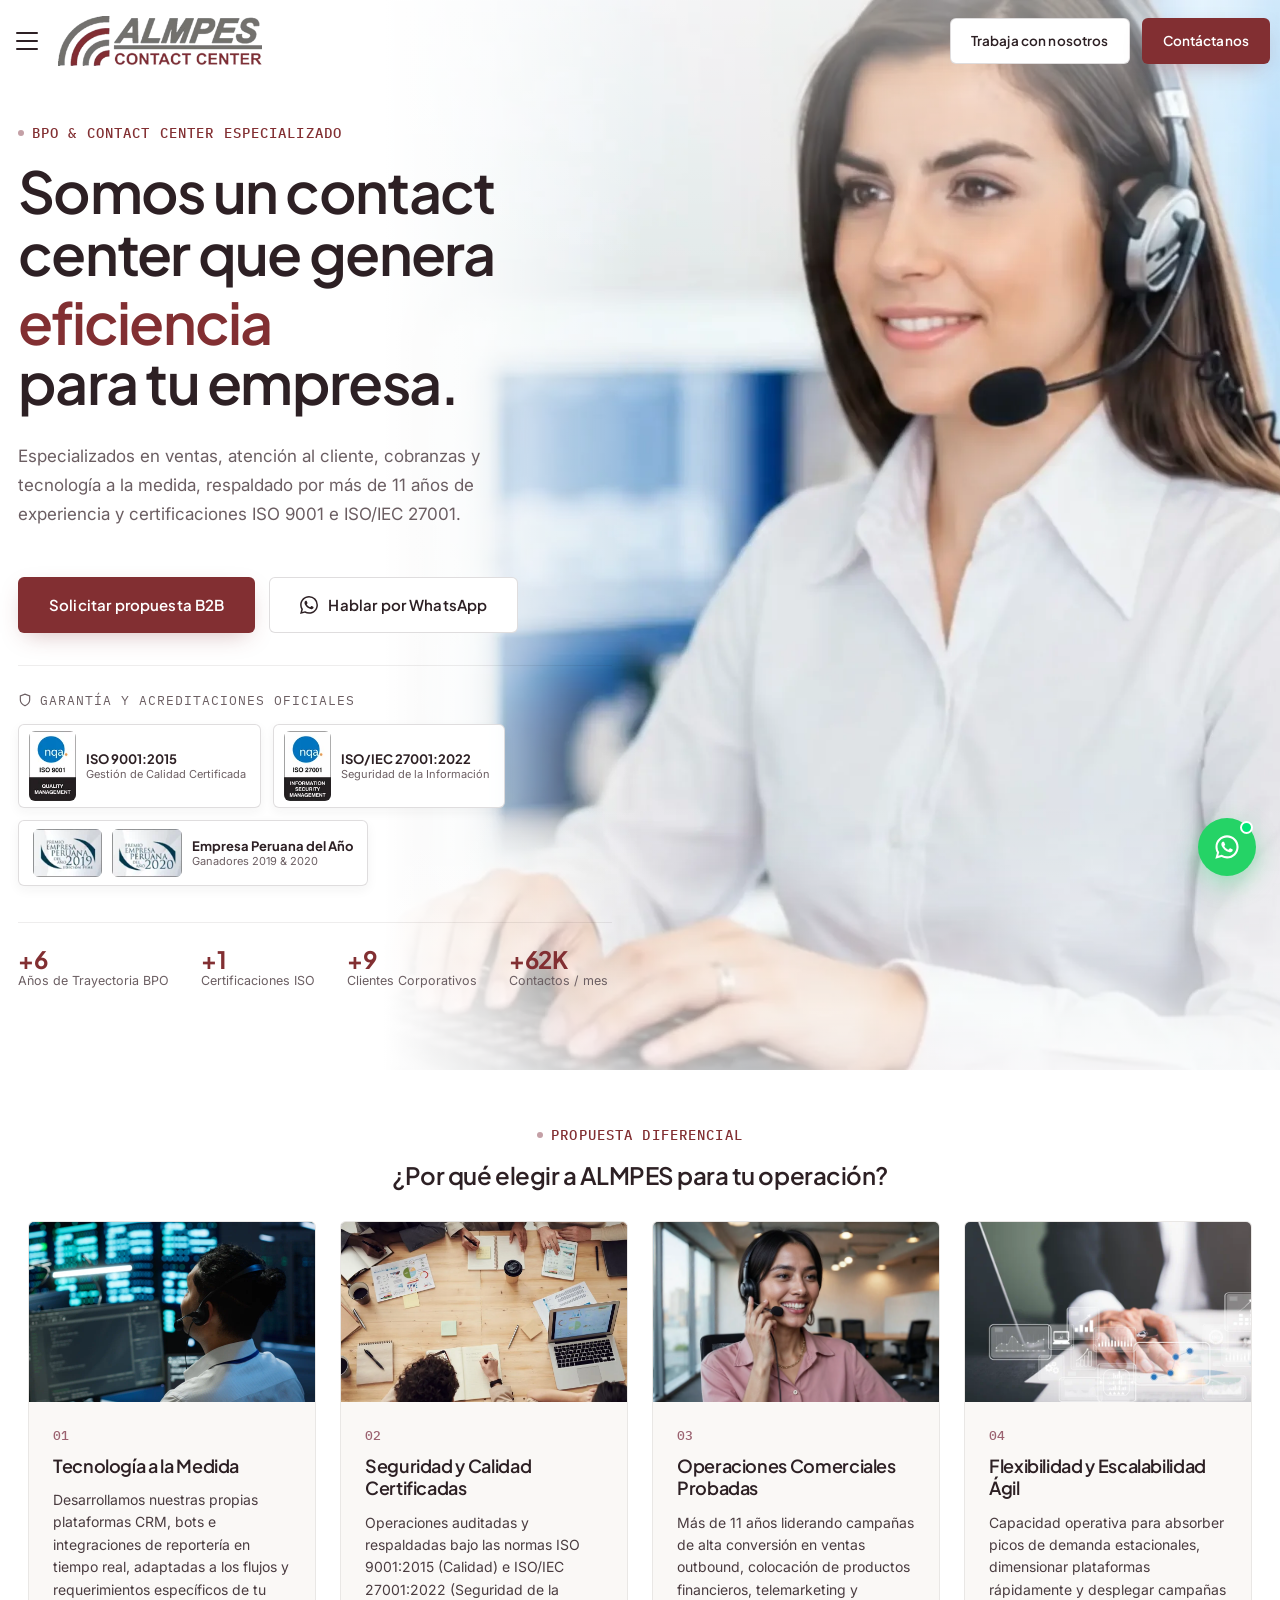
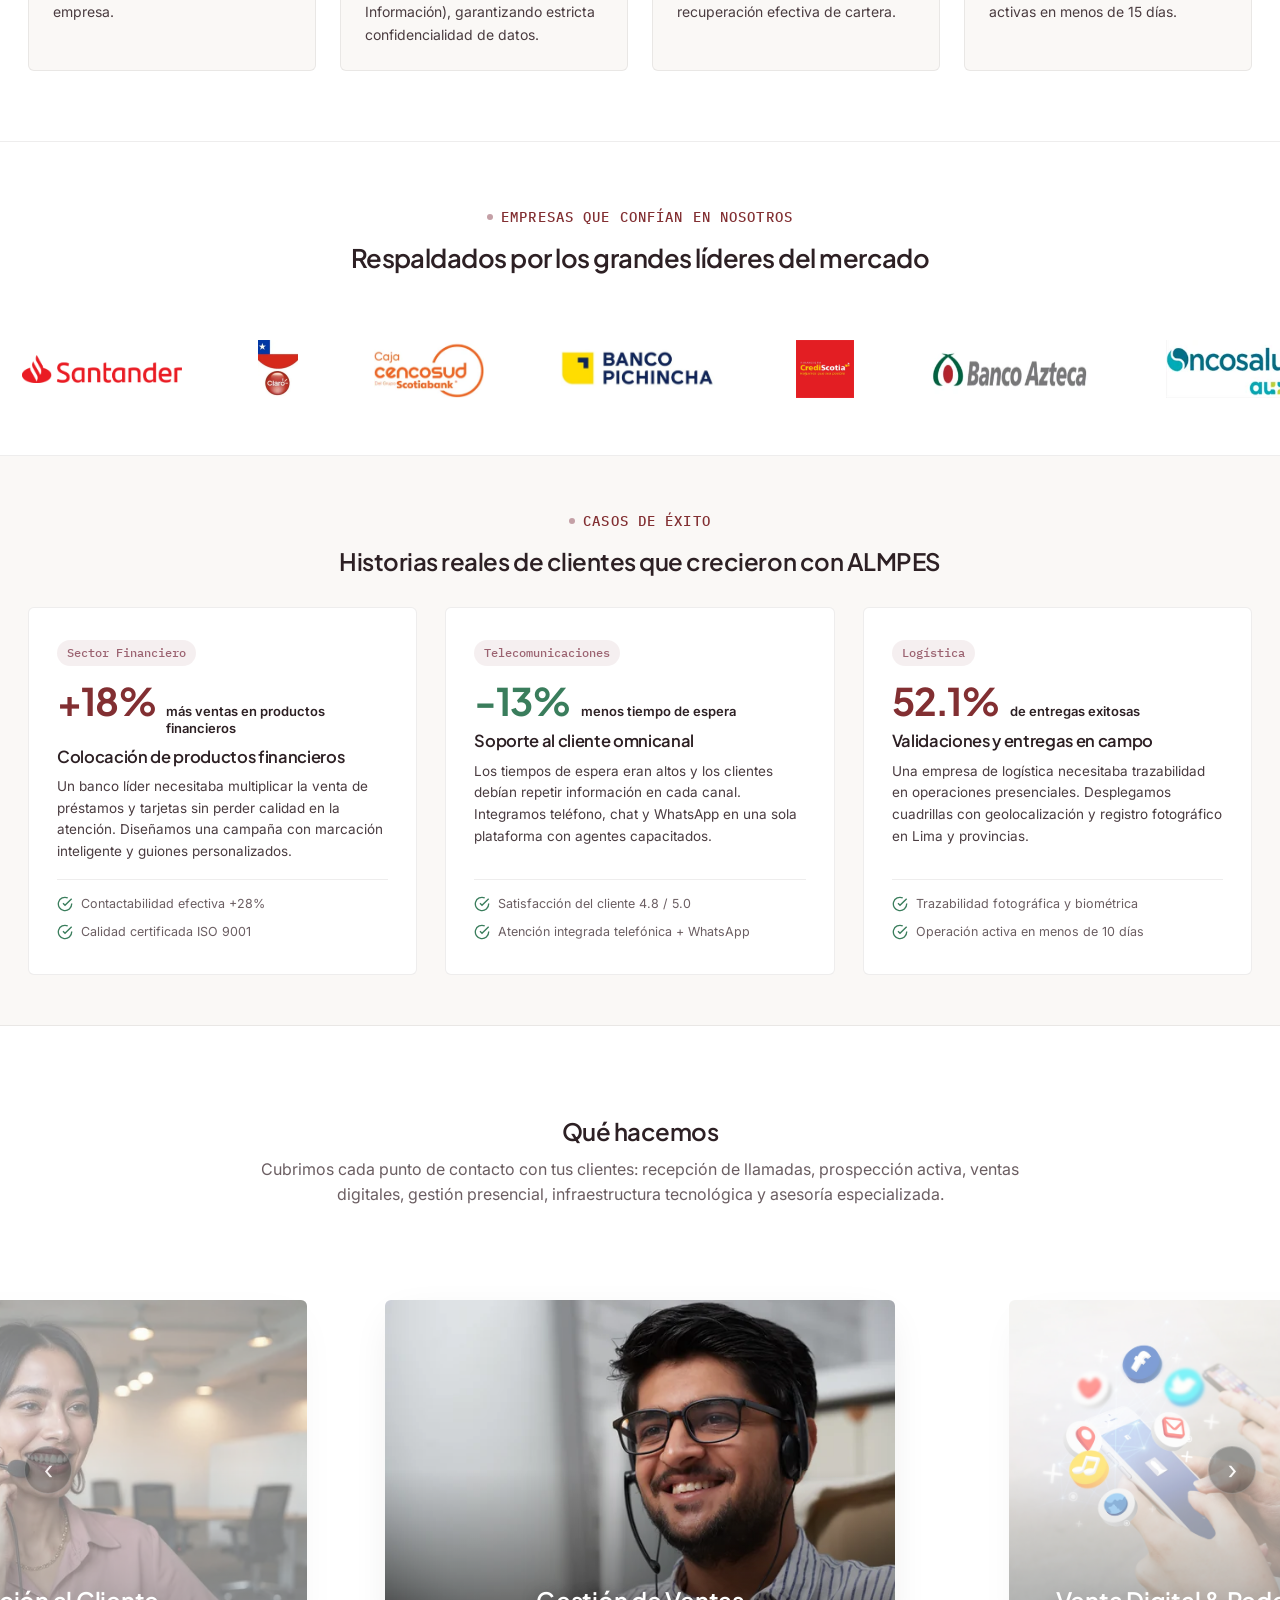
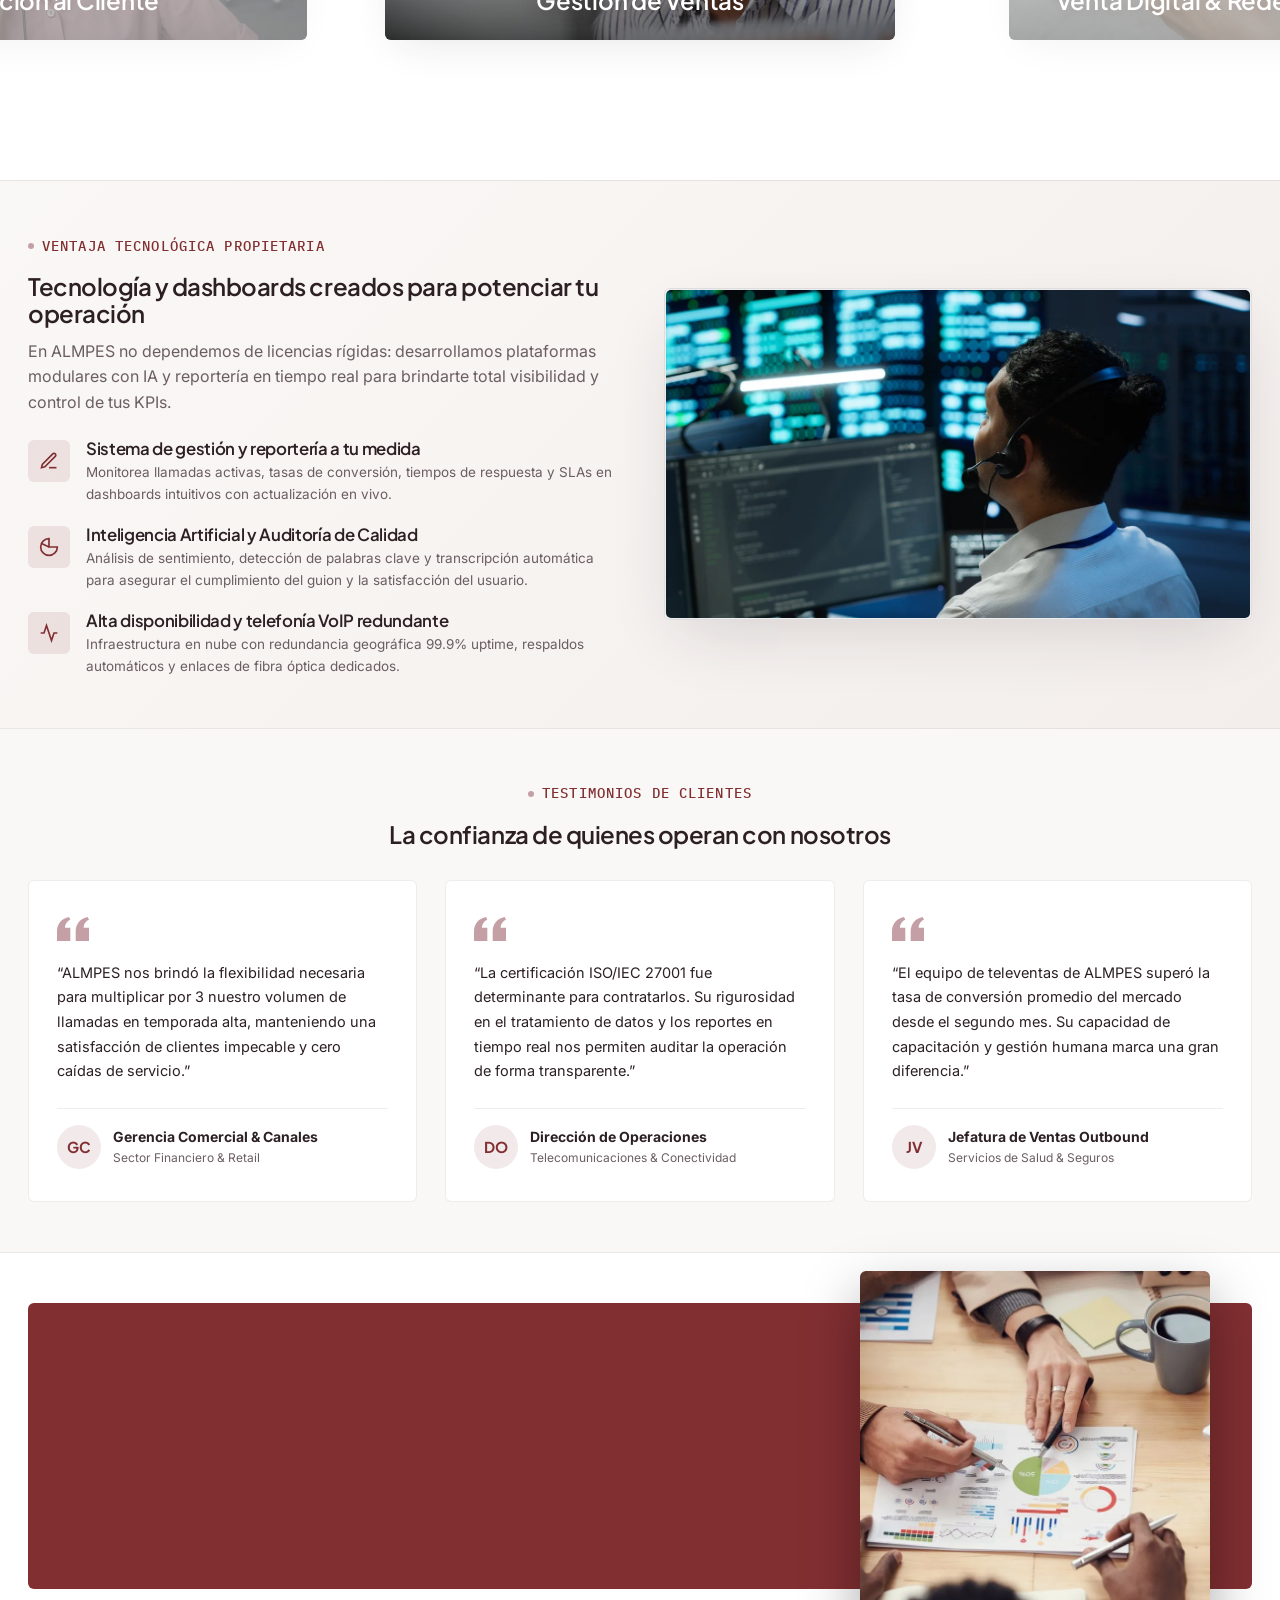
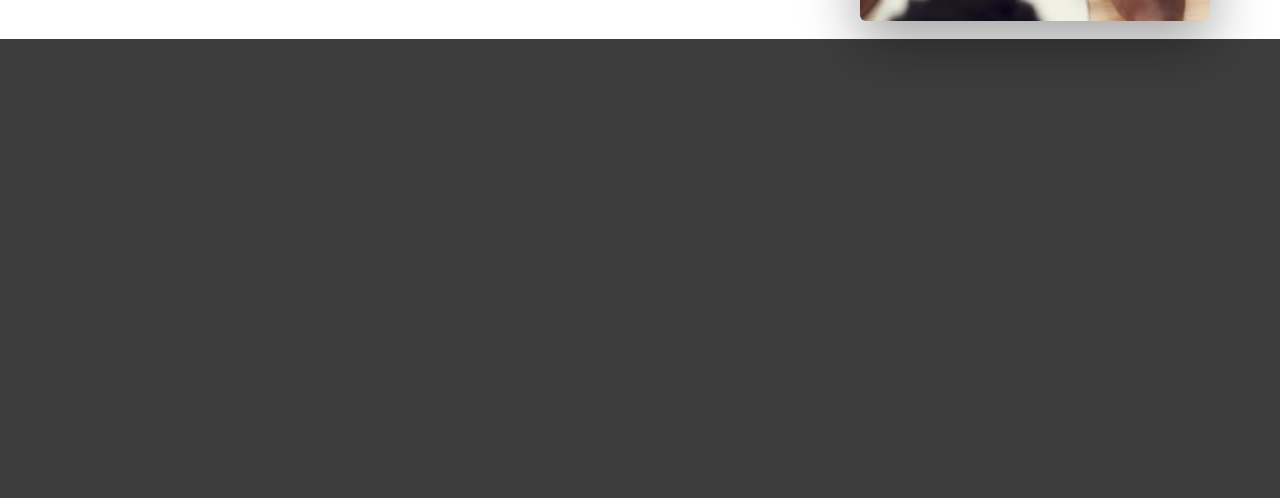
==== commit 3575ce25: "hero" ====
--- a/index.html
+++ b/index.html
@@ -128,7 +128,7 @@
 <!-- Hero Section Directo y de Alto Impacto -->
 <section class="hero" data-od-id="hero">
   <div class="hero-bg">
-    <video class="hero-video" autoplay muted loop playsinline preload="metadata" aria-hidden="true" poster="assets/hero-bg.webp?v=20260915b">
+    <video class="hero-video" autoplay muted loop playsinline preload="metadata" aria-hidden="true" poster="assets/hero-bg.webp?v=20260915c">
       <source src="assets/videoheroAlmpes.mp4" type="video/mp4">
     </video>
     <div class="hero-bg-overlay">
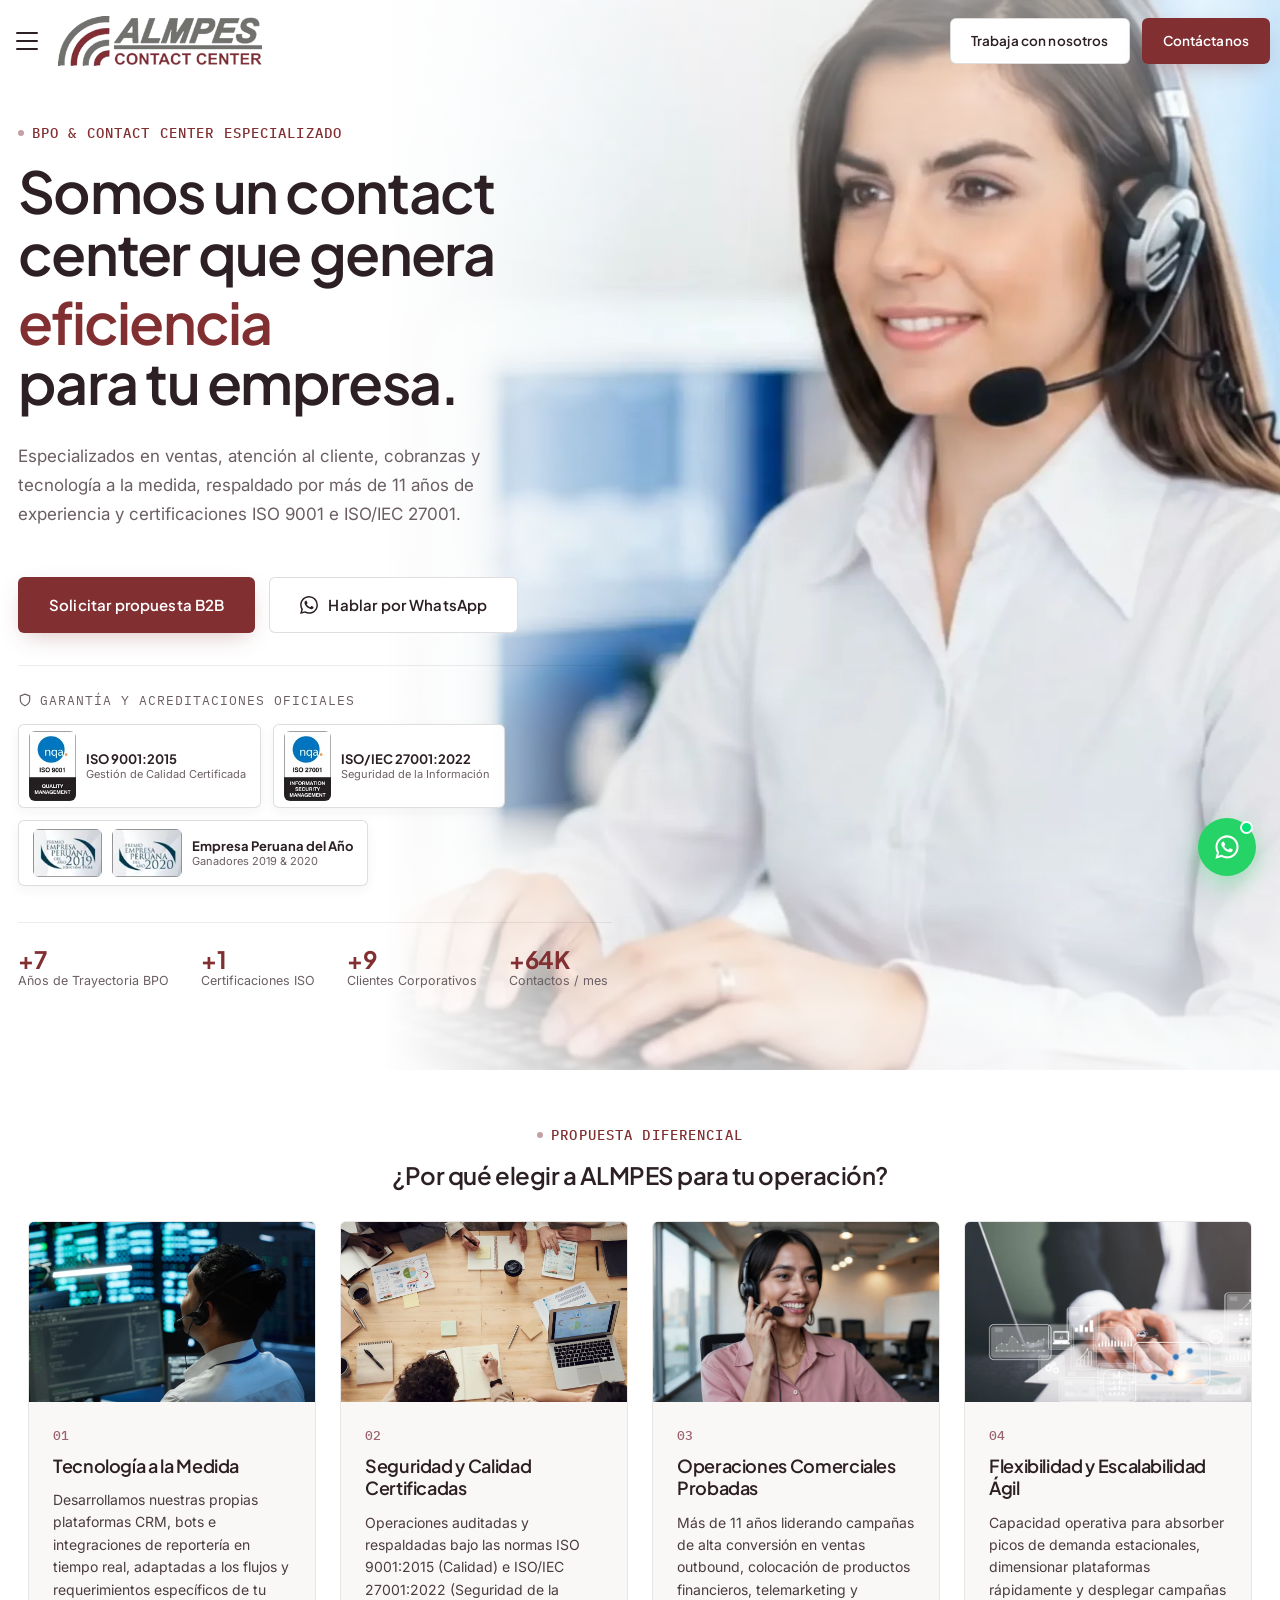
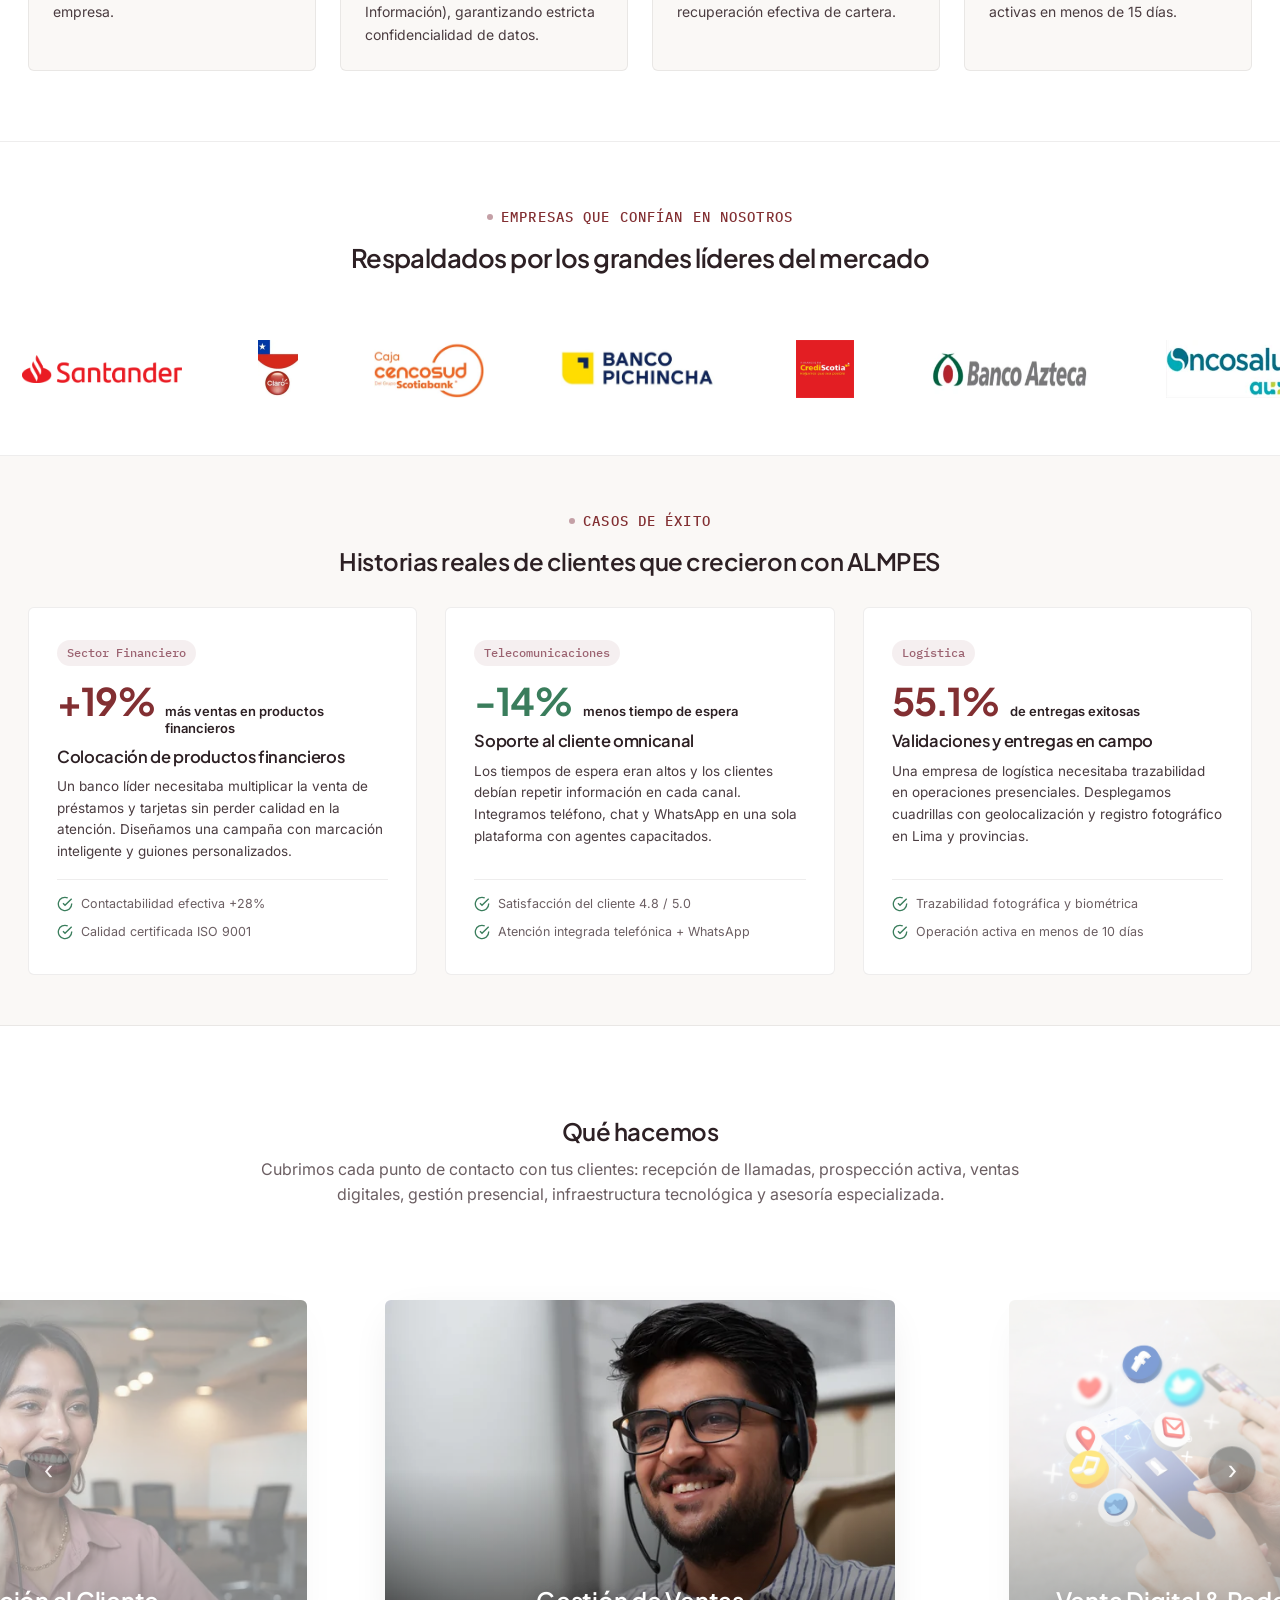
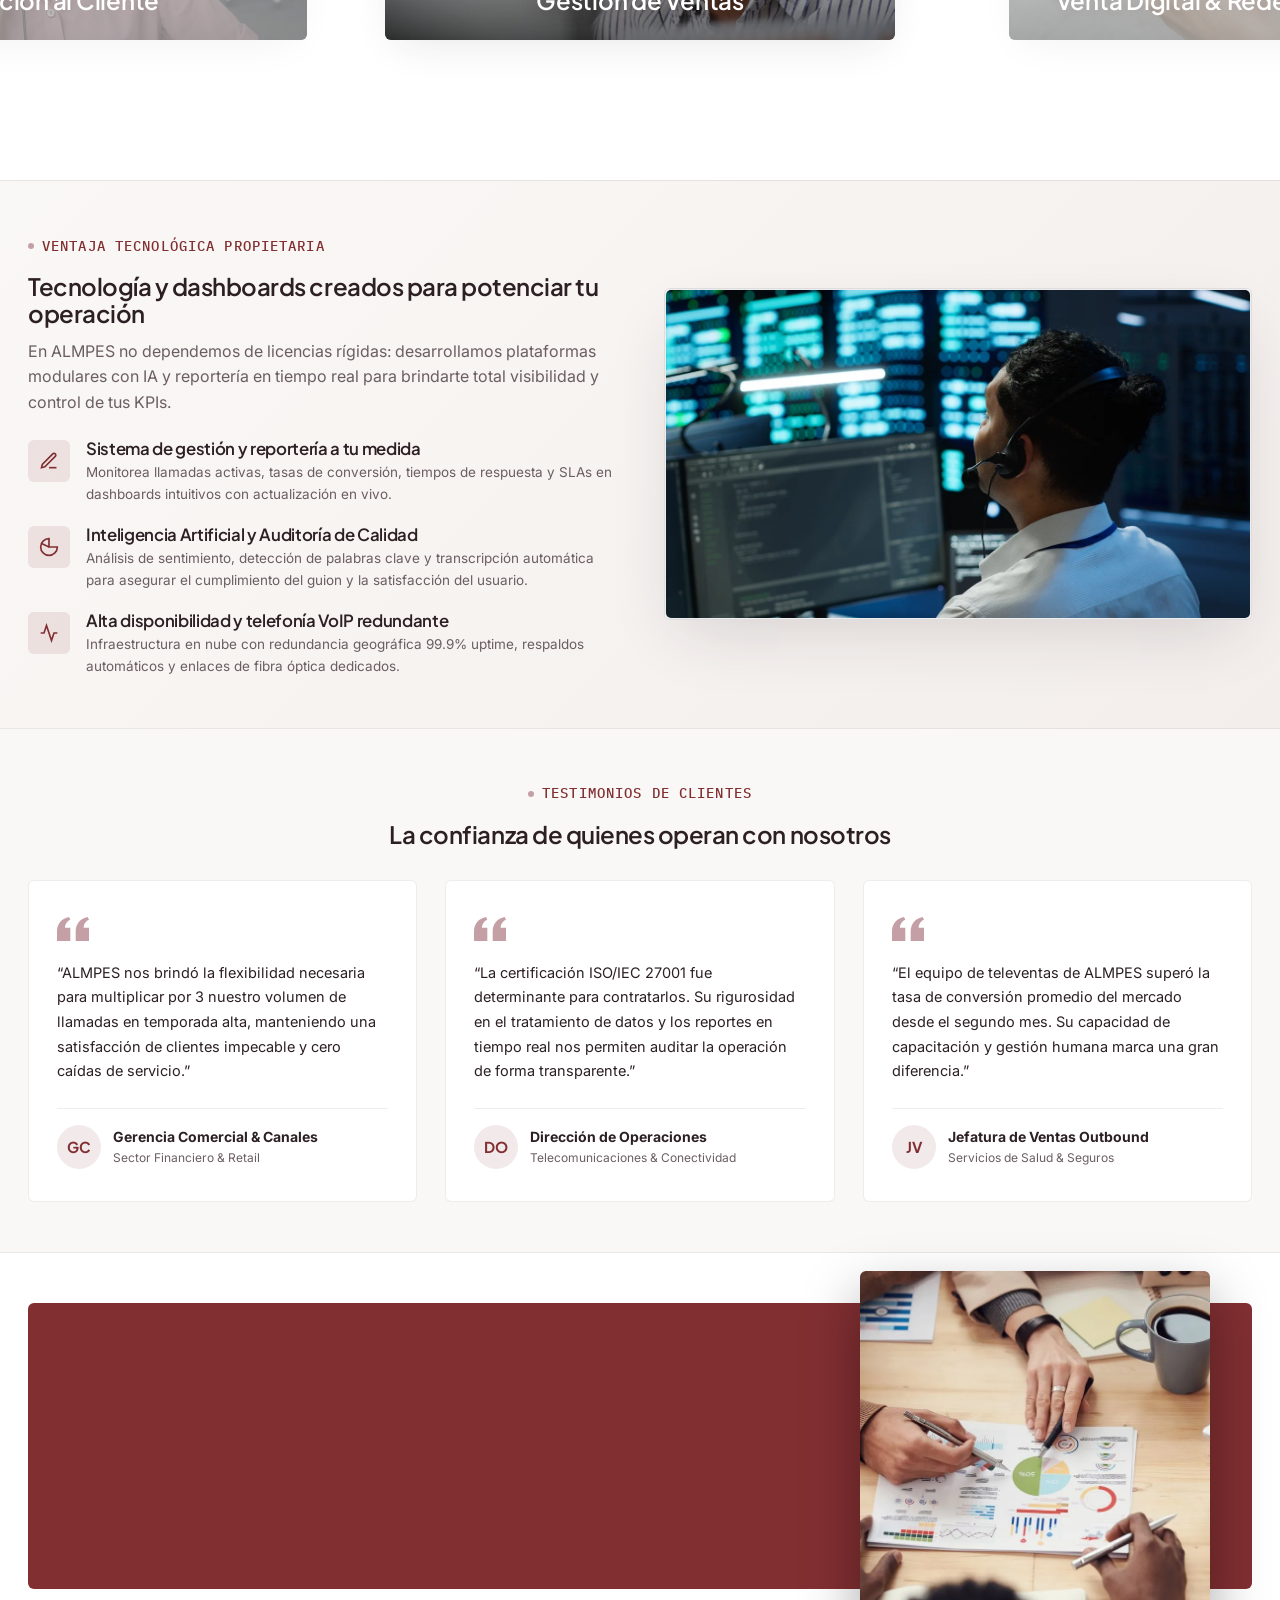
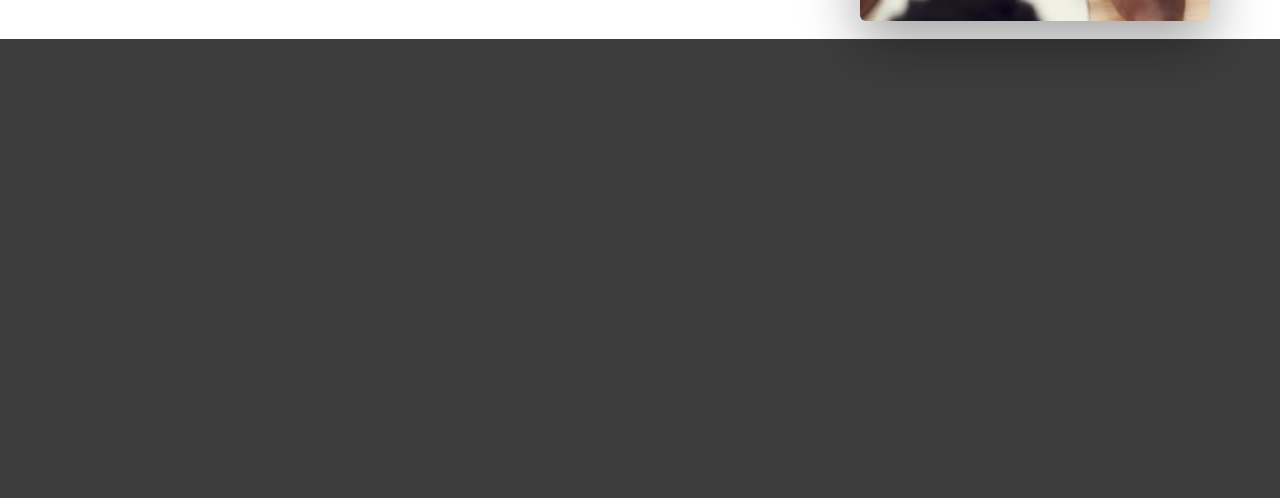
==== commit 8ae83379: "loader fix" ====
--- a/index.html
+++ b/index.html
@@ -6,7 +6,7 @@
 <title>ALMPES Contact Center — BPO y Call Center en Lima, Perú</title>
 <meta name="description" content="ALMPES Contact Center: servicios de atención inbound, outbound, consultoría especializada y hosting dedicado para tu operación de call center en Lima, Perú.">
 <link rel="icon" href="assets/favicon.ico">
-<link rel="stylesheet" href="css/styles.css">
+<link rel="stylesheet" href="css/styles.css?v=20260916">
 <link rel="preconnect" href="https://fonts.googleapis.com">
 <link rel="preconnect" href="https://fonts.gstatic.com" crossorigin>
 <link href="https://fonts.googleapis.com/css2?family=Plus+Jakarta+Sans:ital,wght@0,400;0,500;0,600;0,700;1,400&family=Inter:wght@400;500;600;700&family=IBM+Plex+Mono:wght@400;500&display=swap" rel="stylesheet" media="print">
@@ -674,7 +674,7 @@
   <svg aria-hidden="true" focusable="false" width="28" height="28" viewBox="0 0 24 24" fill="white"><path d="M12.04 2C6.58 2 2.13 6.45 2.13 11.91c0 1.79.47 3.47 1.29 4.93L2 22l5.29-1.39a9.9 9.9 0 0 0 4.75 1.21h.01c5.46 0 9.9-4.45 9.9-9.91C21.96 6.45 17.5 2 12.04 2Zm0 18.02h-.01a8.1 8.1 0 0 1-4.13-1.13l-.3-.18-3.14.82.84-3.06-.19-.31a8.11 8.11 0 0 1-1.24-4.25c0-4.48 3.65-8.12 8.14-8.12 4.48 0 8.12 3.64 8.12 8.12 0 4.48-3.65 8.11-8.09 8.11Zm4.47-6.08c-.24-.12-1.44-.71-1.66-.79-.22-.08-.39-.12-.55.12-.16.24-.63.79-.78.95-.14.16-.28.18-.53.06-.24-.12-1.02-.38-1.95-1.21-.72-.64-1.21-1.44-1.35-1.68-.14-.24-.01-.37.11-.49.11-.11.24-.28.36-.42.12-.14.16-.24.24-.4.08-.16.04-.3-.02-.42-.06-.12-.55-1.33-.76-1.82-.2-.48-.4-.42-.55-.42-.14 0-.3-.01-.46-.01-.16 0-.42.06-.64.3-.22.24-.84.82-.84 2s.86 2.32.98 2.48c.12.16 1.7 2.6 4.12 3.64.58.25 1.03.4 1.38.51.58.18 1.11.16 1.53.1.47-.07 1.44-.59 1.64-1.15.2-.57.2-1.05.14-1.15-.06-.1-.22-.16-.46-.28Z"/></svg>
 </a>
 
-<script src="https://cdn.jsdelivr.net/npm/swiper@11.2.10/swiper-bundle.min.js" integrity="sha384-2UI1PfnXFjVMQ7/ZDEF70CR943oH3v6uZrFQGGqJYlvhh4g6z6uVktxYbOlAczav" crossorigin="anonymous"></script>
-<script src="js/main.js"></script>
+<script src="https://cdn.jsdelivr.net/npm/swiper@11.2.10/swiper-bundle.min.js?v=20260916" integrity="sha384-2UI1PfnXFjVMQ7/ZDEF70CR943oH3v6uZrFQGGqJYlvhh4g6z6uVktxYbOlAczav" crossorigin="anonymous" async></script>
+<script src="js/main.js?v=20260916"></script>
 </body>
 </html>
